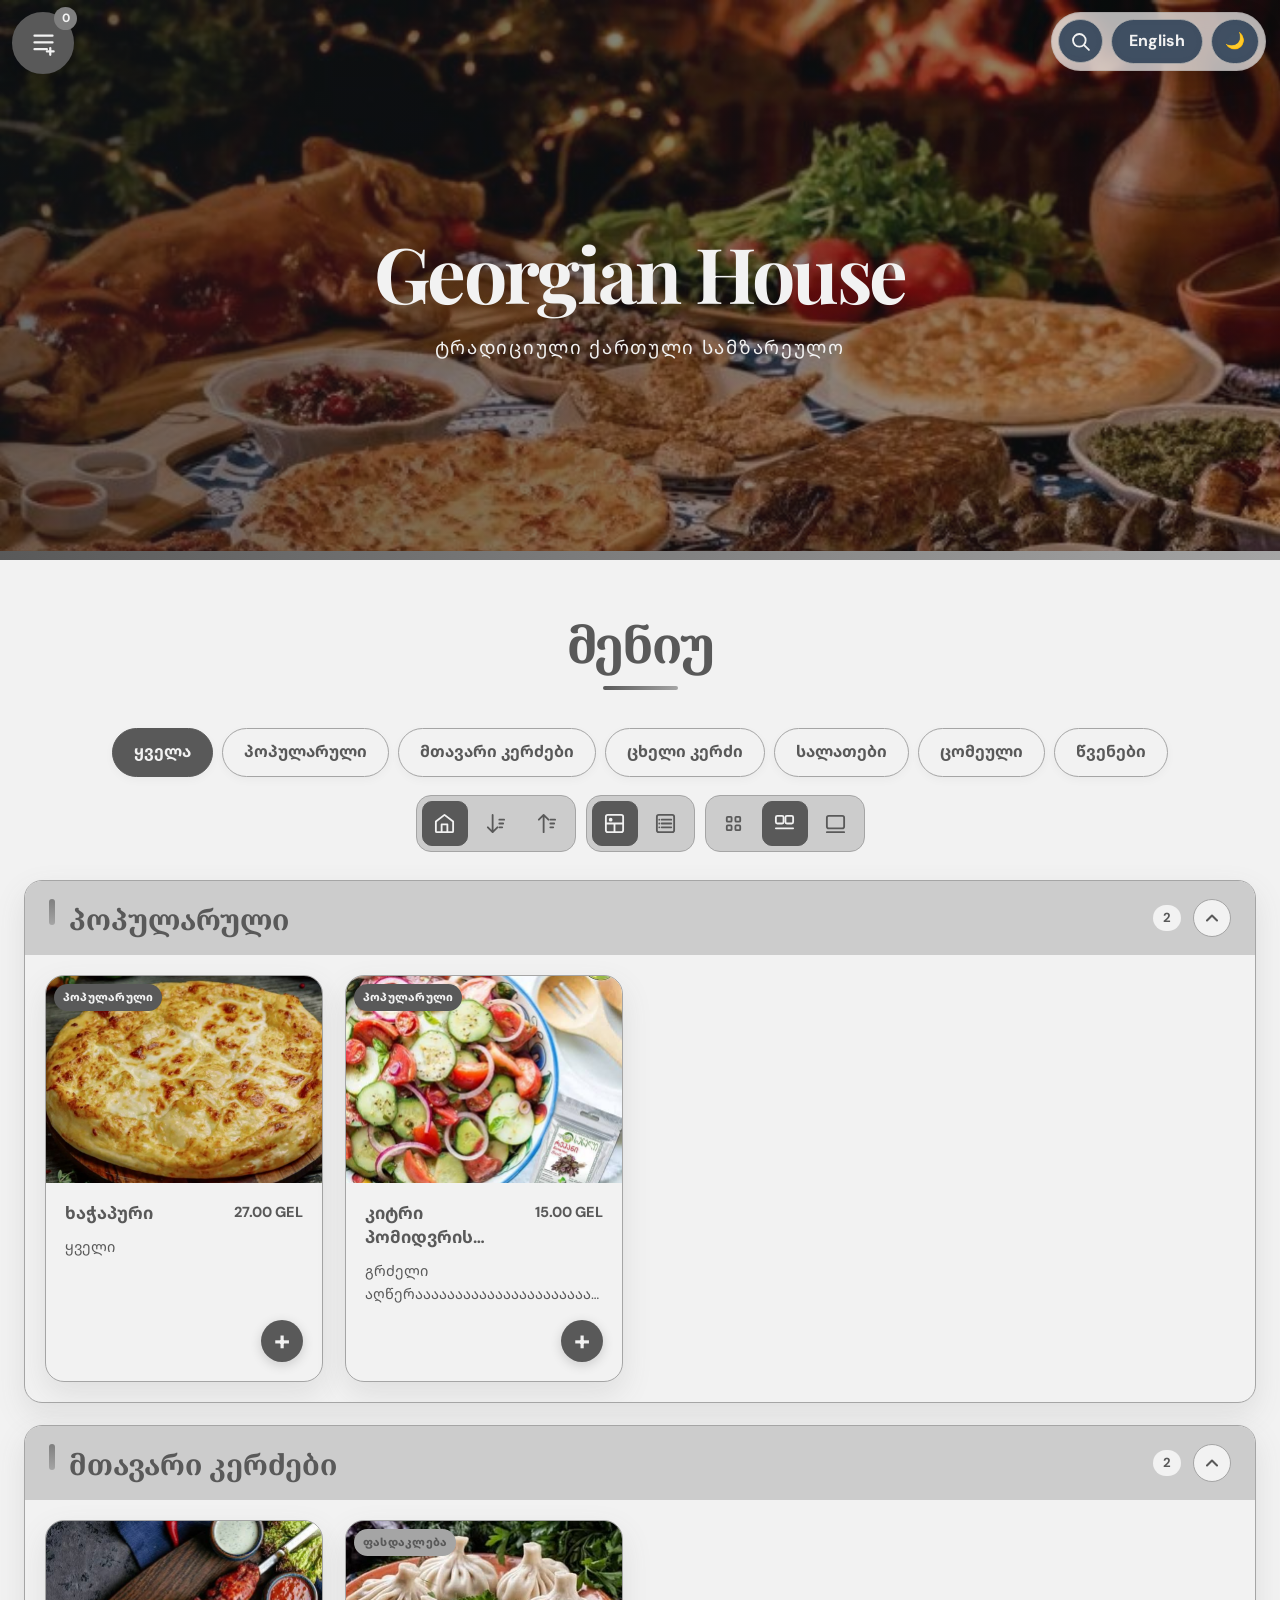
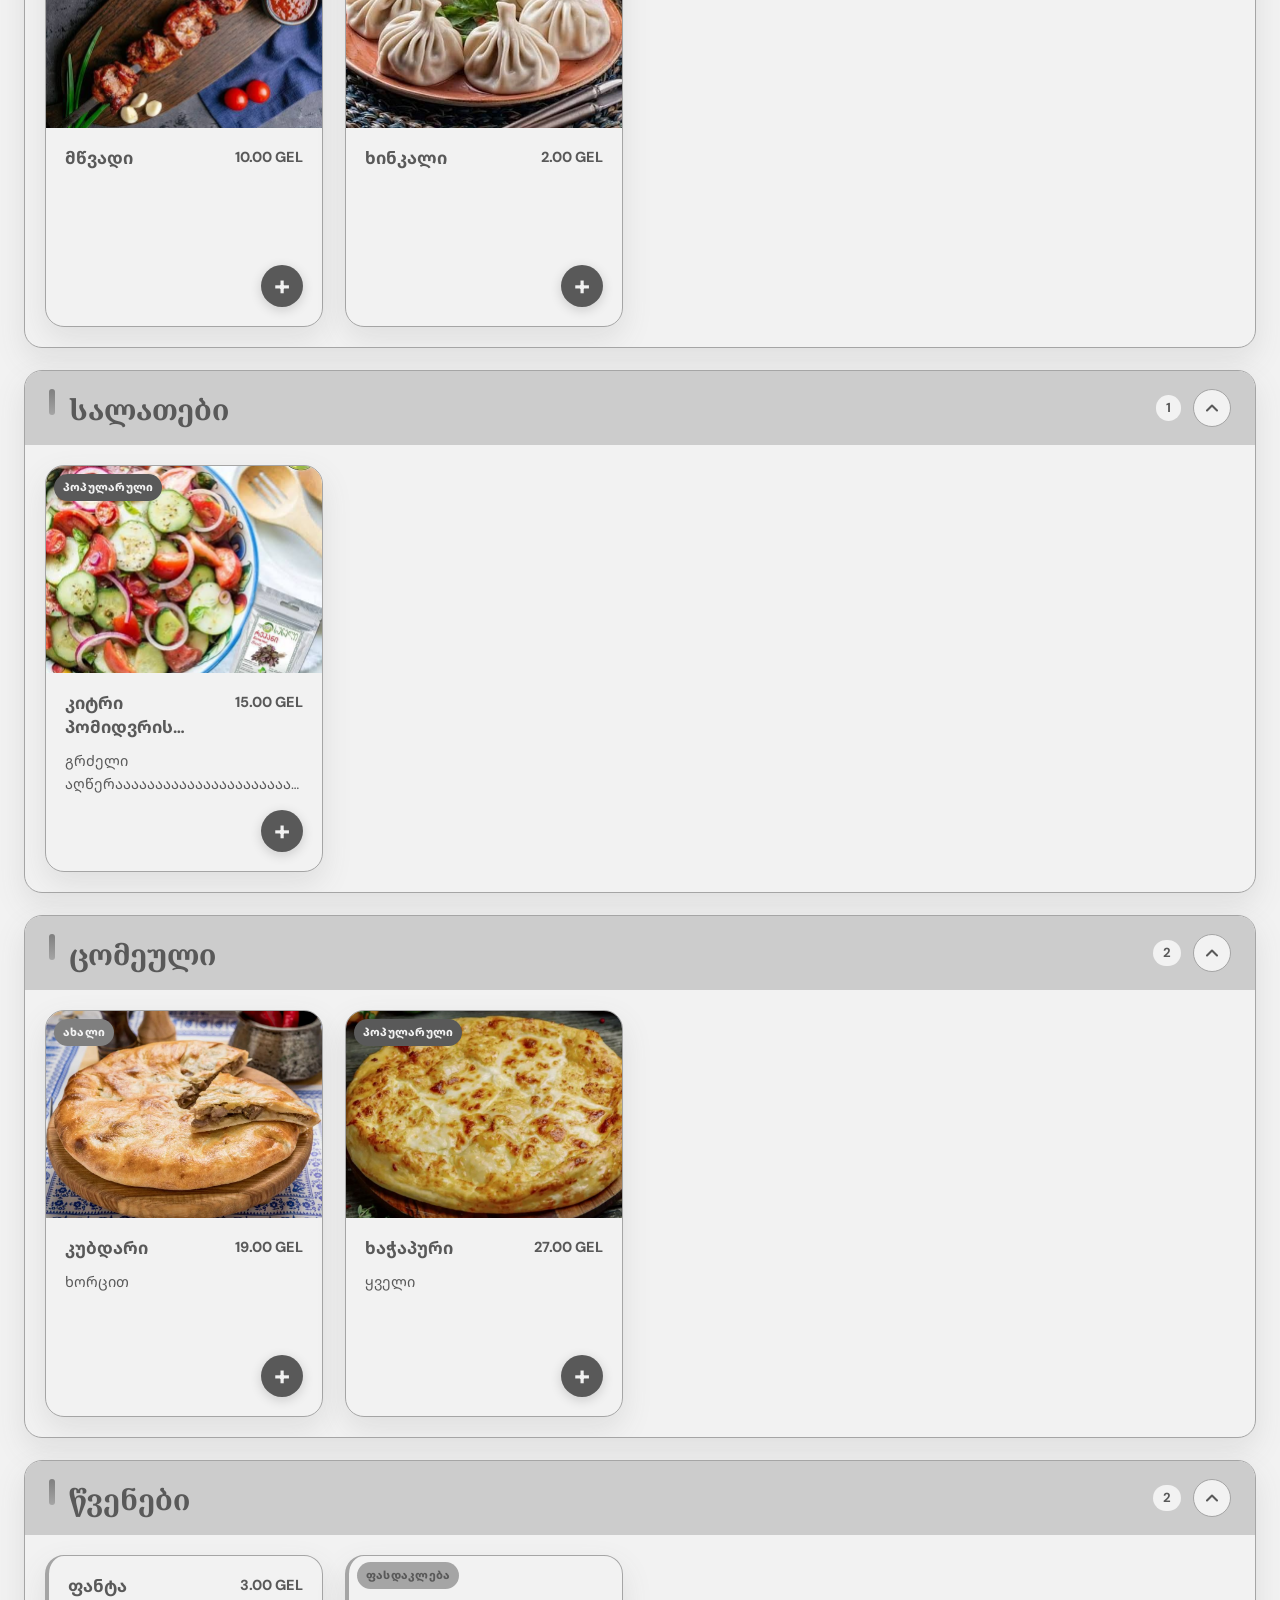
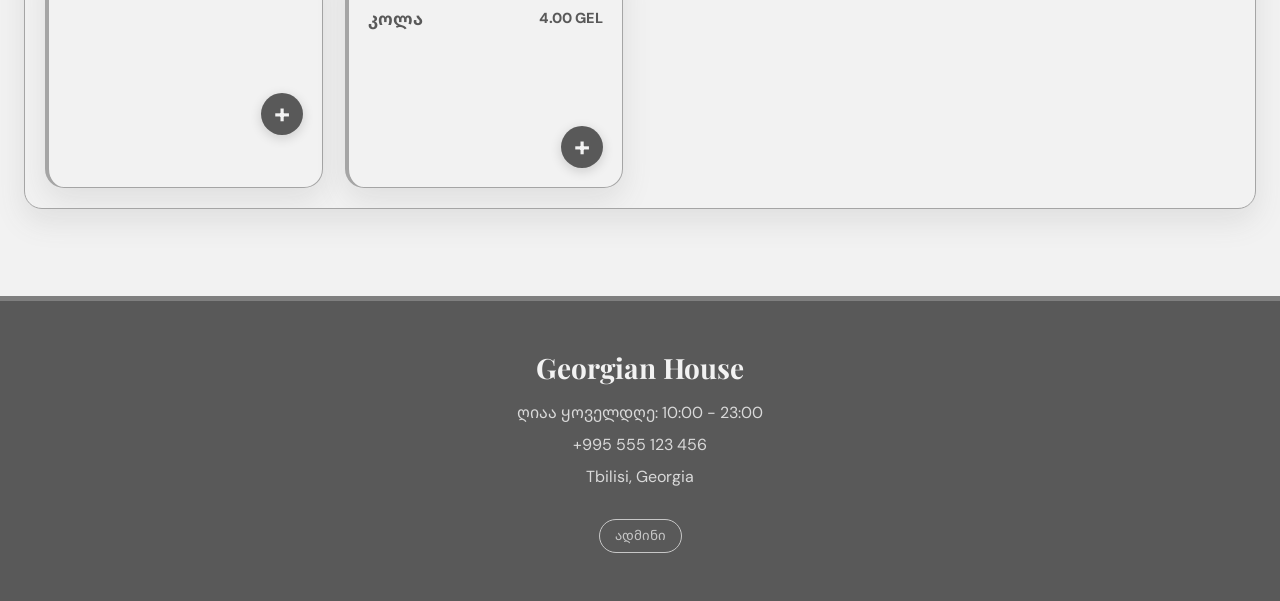
==== index.html @ 89aa6623 "njk" ====
<!DOCTYPE html>
<html lang="ka">
<head>
  <meta charset="UTF-8">
  <meta name="viewport" content="width=device-width, initial-scale=1.0">
  <title>Restaurant Menu</title>
  <link rel="stylesheet" href="style.css?v=20261031-refine-v3">
</head>
<body>
  <header class="hero">
    <div class="top-controls" id="topControls">
      <button type="button" id="searchToggle" class="top-control-button icon-control header-search-toggle" aria-label="Open search" title="Open search" aria-expanded="false" aria-controls="headerSearchPanel">
        <svg viewBox="0 0 24 24" aria-hidden="true"><circle cx="10.8" cy="10.8" r="6.6"/><path d="m16 16 4.8 4.8"/></svg>
      </button>
      <button type="button" id="languageToggle" class="top-control-button language-toggle" aria-label="Switch to English">English</button>
      <button type="button" id="themeToggle" class="top-control-button theme-button" aria-label="Change theme">🌙</button>
    </div>

    <div class="header-search-panel" id="headerSearchPanel" hidden>
      <label class="visually-hidden" for="searchInput" id="searchLabel">Search dishes</label>
      <input type="search" id="searchInput" placeholder="Search dishes..." autocomplete="off" aria-controls="searchSuggestions" aria-expanded="false" aria-autocomplete="list">
      <button type="button" id="closeSearch" class="header-search-submit icon-control" aria-label="Apply search and close" title="Apply search and close">
        <svg viewBox="0 0 24 24" aria-hidden="true"><circle cx="10.8" cy="10.8" r="6.6"/><path d="m16 16 4.8 4.8"/></svg>
      </button>
      <div id="searchSuggestions" class="search-suggestions" role="listbox" aria-label="Matching dishes" hidden></div>
    </div>

    <div class="hero-content">
      <h1>Georgian House</h1>
      <p id="heroSubtitle">ტრადიციული ქართული სამზარეულო</p>
    </div>
  </header>

  <main>
    <section class="menu-header">
      <h2 id="menuHeading">მენიუ</h2>
    </section>

    <div class="menu-toolbar" aria-label="Menu categories and display options">
      <div class="category-filter-row"><nav id="categoryButtons" class="categories" aria-label="Menu categories"></nav></div>
      <div class="display-controls">
        <div class="control-group" role="group" aria-label="Sort menu">
          <button type="button" id="sortDefault" class="sort-button icon-control active" data-sort="default" aria-label="Restaurant order" title="Restaurant order" aria-pressed="true">
            <svg viewBox="0 0 24 24" aria-hidden="true"><path d="m3 10 9-7 9 7v10a1 1 0 0 1-1 1H4a1 1 0 0 1-1-1z"/><path d="M9 21v-8h6v8"/></svg>
          </button>
          <button type="button" id="sortAsc" class="sort-button icon-control" data-sort="priceAsc" aria-label="Price low to high" title="Price low to high" aria-pressed="false">
            <svg viewBox="0 0 24 24" aria-hidden="true"><path d="m4 16 5 5 5-5M9 21V3"/><path d="M16 8h5M16 12h4M16 16h3"/></svg>
          </button>
          <button type="button" id="sortDesc" class="sort-button icon-control" data-sort="priceDesc" aria-label="Price high to low" title="Price high to low" aria-pressed="false">
            <svg viewBox="0 0 24 24" aria-hidden="true"><path d="m4 8 5-5 5 5M9 3v18"/><path d="M16 8h5M16 12h4M16 16h3"/></svg>
          </button>
        </div>
        <div class="control-group" role="group" aria-label="Menu view">
          <button type="button" id="cardViewButton" class="display-button icon-control active" aria-label="Card view" title="Card view" aria-pressed="true">
            <svg viewBox="0 0 24 24" aria-hidden="true"><rect x="3" y="3" width="18" height="18" rx="2"/><path d="M3 12h18M12 12v9"/><circle cx="8" cy="8" r="1"/></svg>
          </button>
          <button type="button" id="listViewButton" class="display-button icon-control" aria-label="List view" title="List view" aria-pressed="false">
            <svg viewBox="0 0 24 24" aria-hidden="true"><rect x="3" y="3" width="18" height="18" rx="2"/><path d="M8 8h10M8 12h10M8 16h10"/><path d="M5.5 8h.01M5.5 12h.01M5.5 16h.01"/></svg>
          </button>
        </div>
        <div class="control-group" role="group" aria-label="Menu item size">
          <button type="button" class="size-button icon-control" data-size="small" id="smallSizeButton" aria-label="Small items" title="Small items" aria-pressed="false">
            <svg viewBox="0 0 24 24" aria-hidden="true"><rect x="5" y="5" width="5" height="5" rx="1"/><rect x="14" y="5" width="5" height="5" rx="1"/><rect x="5" y="14" width="5" height="5" rx="1"/><rect x="14" y="14" width="5" height="5" rx="1"/></svg>
          </button>
          <button type="button" class="size-button icon-control active" data-size="medium" id="mediumSizeButton" aria-label="Medium items" title="Medium items" aria-pressed="true">
            <svg viewBox="0 0 24 24" aria-hidden="true"><rect x="3" y="4" width="8" height="8" rx="1.5"/><rect x="13" y="4" width="8" height="8" rx="1.5"/><path d="M3 17h18"/></svg>
          </button>
          <button type="button" class="size-button icon-control" data-size="large" id="largeSizeButton" aria-label="Large items" title="Large items" aria-pressed="false">
            <svg viewBox="0 0 24 24" aria-hidden="true"><rect x="3" y="4" width="18" height="13" rx="2"/><path d="M3 21h18"/></svg>
          </button>
        </div>
      </div>
    </div>

    <section id="menuContainer" class="menu-sections" aria-live="polite"></section>
  </main>

  <footer>
    <h3>Georgian House</h3>
    <p id="footerHours">Open every day: 10:00 - 23:00</p>
    <p>+995 555 123 456</p>
    <p>Tbilisi, Georgia</p>
    <a href="admin/index.html" class="footer-admin-link" id="adminButton">Admin</a>
  </footer>
  <dialog id="dishDetailDialog" class="dish-detail-dialog" aria-labelledby="dishDetailName">
    <button type="button" class="dish-detail-close" aria-label="Close dish details" title="Close">×</button>
    <div id="dishDetailBody" class="dish-detail-body"></div>
  </dialog>
  <script src="script.js?v=20261031-synced-collapse-v1"></script>
</body>
</html>
---- style.css ----
@import url('https://fonts.googleapis.com/css2?family=DM+Sans:wght@400;500;600;700;800&family=Noto+Sans+Georgian:wght@400;500;600;700;800&family=Noto+Serif+Georgian:wght@500;600;700&family=Playfair+Display:wght@500;600;700&display=swap');

* { box-sizing: border-box; }
html { scroll-behavior: smooth; }
:root {
  color-scheme: light;
  --page-background: #F2F2F2;
  --card-background: #F2F2F2;
  --text-main: #595959;
  --text-secondary: #7F7F7F;
  --border-color: #A5A5A5;
  --soft-background: #CCCCCC;
  --button-main: #595959;
  --button-text: #F2F2F2;
  --footer-background: #595959;
  --footer-text: #F2F2F2;
  --accent: #7F7F7F;
  --accent-2: #7F7F7F;
  --gold: #A5A5A5;
  --field-background: #F2F2F2;
  --shadow: 0 12px 32px rgba(47,65,86,.10);
  --heading-font: 'Playfair Display', 'Noto Serif Georgian', Georgia, serif;
  --body-font: 'DM Sans', 'Noto Sans Georgian', sans-serif;
}
body.dark-mode {
  color-scheme: dark;
  /* Autumn forest palette supplied by the restaurant owner */
  --page-background: #202221;
  --card-background: #303531;
  --text-main: #f5eddf;
  --text-secondary: #d4c6ae;
  --border-color: #4D574E;
  --soft-background: #4D574E;
  --button-main: #B68B4B;
  --button-text: #202221;
  --footer-background: #202221;
  --footer-text: #f5eddf;
  --accent: #956E2F;
  --accent-2: #B68B4B;
  --gold: #B68B4B;
  --field-background: #303531;
  --shadow: 0 15px 38px rgba(0,0,0,.32);
}
body {
  margin: 0;
  min-height: 100vh;
  display: flex;
  flex-direction: column;
  overflow-x: hidden;
  background: var(--page-background);
  color: var(--text-main);
  font-family: var(--body-font);
  line-height: 1.55;
  transition: color .25s, background .25s;
}
button, input, select, textarea { font: inherit; }
button, a, select { -webkit-tap-highlight-color: transparent; }
button { cursor: pointer; }
button:focus-visible, a:focus-visible, input:focus-visible, select:focus-visible { outline: 3px solid var(--accent-2); outline-offset: 3px; }
.hero {
  position: relative;
  isolation: isolate;
  min-height: 370px;
  flex-shrink: 0;
  display: flex;
  justify-content: center;
  align-items: center;
  text-align: center;
  padding: 95px 24px 65px;
  color: #fffaf2;
  background-image: linear-gradient(120deg, rgba(36, 29, 29, .77), rgba(71, 35, 27, .47)), url('images/khachapuri.jpg');
  background-size: cover;
  background-position: center;
}
body.dark-mode .hero { background-image: linear-gradient(120deg, rgba(5, 14, 20, .89), rgba(34, 51, 50, .57)), url('images/khachapuri.jpg'); }
.hero::after {
  content: '';
  position: absolute;
  z-index: -1;
  inset: auto 0 0;
  height: 9px;
  background: linear-gradient(90deg, #9c3b3c, #cf9b55, #2b7765, #9c3b3c);
}
.hero-content { max-width: 780px; }
.hero h1 { margin: 0; font: 700 clamp(2.6rem, 6vw, 4.8rem)/1.14 var(--heading-font); text-shadow: 0 4px 25px rgba(0,0,0,.28); letter-spacing: -.035em; }
.hero p { margin: 16px 0 0; font-size: clamp(.95rem, 2vw, 1.17rem); letter-spacing: .09em; color: #f4e4d5; }
.admin-button {
  position: absolute;
  z-index: 5;
  top: 20px;
  left: 22px;
  padding: 10px 18px;
  text-decoration: none;
  color: #fff6e6;
  background: rgba(77, 42, 37, .48);
  border: 1px solid rgba(255, 242, 223, .55);
  border-radius: 100px;
  font-weight: 700;
  backdrop-filter: blur(12px);
  transition: transform .2s, background .2s;
}
.admin-button:hover { transform: translateY(-2px); background: rgba(117, 54, 49, .85); }
.top-controls { position: absolute; z-index: 5; right: 22px; top: 20px; display: flex; gap: 9px; align-items: center; }
.language-switch { display: flex; gap: 4px; }
.top-control-button {
  min-height: 42px;
  border: 1px solid rgba(255, 244, 229, .45);
  border-radius: 100px;
  padding: 9px 13px;
  color: #fffaf5;
  background: rgba(24, 30, 31, .52);
  font-weight: 700;
  backdrop-filter: blur(12px);
  transition: background .2s, transform .2s;
}
.top-control-button:hover { transform: translateY(-2px); }
.top-control-button.active { background: #fff4e6; color: #6a3935; border-color: #fff4e6; }
.theme-button { min-width: 43px; }
main { flex: 1 0 auto; width: 100%; max-width: 1280px; margin: 0 auto; padding: 52px 24px 65px; }
.menu-header { text-align: center; margin-bottom: 34px; }
.menu-header h2 { margin: 0 0 25px; font: 700 clamp(2.1rem, 4vw, 3.15rem)/1.2 var(--heading-font); letter-spacing: -.025em; }
.menu-header h2::after { content: ''; display: block; width: 75px; height: 4px; margin: 14px auto 0; border-radius: 50px; background: linear-gradient(90deg, var(--button-main), var(--gold), var(--accent-2)); }
.menu-tools { display: flex; flex-wrap: wrap; gap: 12px; justify-content: center; }
#searchInput, #sortSelect {
  min-height: 50px;
  padding: 12px 18px;
  color: var(--text-main);
  border: 1px solid var(--border-color);
  border-radius: 14px;
  background: var(--field-background);
  box-shadow: var(--shadow);
}
#searchInput { width: 100%; max-width: 470px; }
#searchInput::placeholder { color: var(--text-secondary); opacity: .85; }
#sortSelect { min-width: 220px; }
.display-controls { display: flex; flex-wrap: wrap; justify-content: center; gap: 14px; margin-top: 21px; }
.control-group { display: flex; flex-wrap: wrap; gap: 6px; align-items: center; padding: 6px; border: 1px solid var(--border-color); border-radius: 15px; background: var(--soft-background); }
.control-label { padding: 0 8px; color: var(--text-secondary); font-size: .82rem; font-weight: 800; letter-spacing: .03em; }
.display-button, .size-button { border: 1px solid transparent; border-radius: 10px; background: transparent; color: var(--text-main); padding: 8px 14px; font-size: .89rem; font-weight: 700; transition: background .2s, transform .2s; }
.display-button:hover, .size-button:hover { background: var(--card-background); }
.display-button.active, .size-button.active { color: var(--button-text); background: var(--button-main); box-shadow: 0 4px 12px rgba(83, 38, 36, .14); }
.categories { display: flex; justify-content: center; flex-wrap: wrap; gap: 10px; margin-bottom: 42px; }
.category-btn { border: 1px solid var(--border-color); background: var(--card-background); color: var(--text-main); border-radius: 100px; padding: 11px 21px; font-weight: 700; box-shadow: 0 3px 10px rgba(0,0,0,.035); transition: transform .2s, background .2s, border-color .2s; }
.category-btn:hover { transform: translateY(-2px); border-color: var(--gold); }
.category-btn.active { border-color: var(--button-main); color: var(--button-text); background: var(--button-main); }
.menu-category-section { width: 100%; margin-bottom: 49px; }
.menu-category-title { margin: 0 0 24px; padding: 0 0 14px; border-bottom: 1px solid var(--border-color); font: 700 clamp(1.5rem, 3vw, 2.15rem)/1.3 var(--heading-font); overflow-wrap: anywhere; }
.menu-category-title::before { content: ''; display: inline-block; width: 9px; height: 26px; margin-right: 12px; border-radius: 10px; vertical-align: -.12em; background: linear-gradient(var(--accent), var(--gold)); }
.menu-grid { --card-width: 278px; display: grid; grid-template-columns: repeat(auto-fill, minmax(min(100%, var(--card-width)), var(--card-width))); gap: 22px; justify-content: start; width: 100%; }
.food-card { min-width: 0; width: 100%; display: flex; flex-direction: column; overflow: hidden; border: 1px solid var(--border-color); border-radius: 19px; background: var(--card-background); box-shadow: var(--shadow); transition: transform .2s, box-shadow .2s; }
.food-card:hover { transform: translateY(-4px); box-shadow: 0 18px 36px rgba(57, 30, 28, .15); }
body.dark-mode .food-card:hover { box-shadow: 0 18px 38px rgba(0, 0, 0, .38); }
.food-card img { display: block; width: 100%; aspect-ratio: 4 / 3; object-fit: cover; background: var(--soft-background); }
.food-info { min-width: 0; flex: 1; display: flex; flex-direction: column; padding: 19px; }
.food-title { min-width: 0; display: flex; justify-content: space-between; align-items: flex-start; gap: 10px; }
.food-title h3 { margin: 0; min-width: 0; overflow-wrap: anywhere; font: 700 1.07rem/1.4 var(--body-font); }
.price { white-space: nowrap; font-size: .91rem; font-weight: 800; color: var(--accent-2); }
.food-info p { margin: 10px 0 0; color: var(--text-secondary); font-size: .91rem; line-height: 1.6; overflow-wrap: anywhere; }
.food-card.no-image { min-height: 0; border-left: 4px solid var(--accent); }
.food-card.no-image .food-info { width: 100%; }
body.menu-size-small .menu-grid { --card-width: 205px; gap: 14px; }
body.menu-size-small .food-info { padding: 13px; }
body.menu-size-small .food-title { flex-wrap: wrap; }
body.menu-size-small .food-title h3 { font-size: .9rem; }
body.menu-size-small .food-info p { font-size: .8rem; }
body.menu-size-small .price { font-size: .84rem; }
body.menu-size-medium .menu-grid { --card-width: 278px; }
body.menu-size-large .menu-grid { --card-width: 345px; gap: 27px; }
body.menu-size-large .food-info { padding: 24px; }
body.menu-size-large .food-title h3 { font-size: 1.36rem; }
body.menu-size-large .food-info p { font-size: 1.02rem; }
body.list-view .menu-grid { display: block; }
body.list-view .food-card { display: block; width: 100%; border: 0; border-bottom: 1px solid var(--border-color); border-radius: 0; box-shadow: none; background: transparent; transform: none; }
body.list-view .food-card img { display: none; }
body.list-view .food-card.no-image { border-left: 0; }
body.list-view .food-info { padding: 15px 8px; }
body.list-view .food-title { align-items: baseline; }
body.list-view .food-info p { margin: 4px 0 0; }
body.list-view.menu-size-small .food-info { padding: 8px 4px; }
body.list-view.menu-size-small .food-title h3 { font-size: .91rem; }
body.list-view.menu-size-small .food-info p { font-size: .79rem; }
body.list-view.menu-size-large .food-info { padding: 23px 8px; }
body.list-view.menu-size-large .food-title h3 { font-size: 1.35rem; }
footer { flex-shrink: 0; width: 100%; margin-top: auto; padding: 48px 20px; text-align: center; color: var(--footer-text); background: var(--footer-background); border-top: 5px solid var(--gold); }
footer h3 { margin: 0 0 15px; font: 700 1.75rem var(--heading-font); }
footer p { margin: 7px 0; color: var(--footer-text); opacity: .84; }
@media (max-width: 900px) { main { padding: 38px 18px 55px; } }
@media (max-width: 600px) {
  .hero { min-height: 300px; padding: 104px 15px 57px; }
  .hero h1 { font-size: clamp(2.15rem, 8vw, 3.1rem); }
  .hero p { font-size: .9rem; letter-spacing: .035em; }
  .admin-button { top: 13px; left: 12px; padding: 9px 12px; font-size: .77rem; }
  .top-controls { top: 13px; right: 10px; gap: 5px; }
  .top-control-button { min-height: 36px; padding: 7px 9px; font-size: .75rem; }
  main { padding: 35px 12px 48px; }
  #searchInput, #sortSelect { max-width: none; width: 100%; }
  .display-controls { flex-direction: column; align-items: center; }
  .control-group { justify-content: center; max-width: 100%; }
  .categories { gap: 7px; margin-bottom: 30px; }
  .category-btn { padding: 9px 13px; font-size: .83rem; }
  body.menu-size-small .menu-grid { grid-template-columns: repeat(2, minmax(0, 1fr)); gap: 10px; }
  body.menu-size-medium .menu-grid, body.menu-size-large .menu-grid { grid-template-columns: minmax(0, 1fr); }
  body.menu-size-small .food-title { flex-direction: column; gap: 3px; }
  body.menu-size-small .price { white-space: normal; }
  body.list-view .food-title { flex-direction: row; }
  footer { padding: 35px 15px; }
}
@media (max-width: 360px) {
  .hero { padding-top: 125px; }
  .language-switch { flex-direction: column; }
  body.menu-size-small .menu-grid { grid-template-columns: minmax(0, 1fr); }
  .menu-category-title { font-size: 1.4rem; }
}
@media (prefers-reduced-motion: reduce) { *, *::before, *::after { transition-duration: .01ms !important; scroll-behavior: auto !important; } }

/* =============================================
   COMPACT ICON CONTROLS / EXPANDABLE CATEGORIES
   Adds styling without modifying existing cards.
============================================= */
.icon-control { display: inline-grid; place-items: center; width: 45px; height: 44px; padding: 9px; flex: 0 0 auto; }
.icon-control svg { width: 23px; height: 23px; stroke: currentColor; fill: none; stroke-width: 1.9; stroke-linecap: round; stroke-linejoin: round; pointer-events: none; }
.header-search-toggle { background: rgba(24,30,31,.62); }
.header-search-panel { position: absolute; top: 77px; right: 22px; z-index: 12; display: flex; gap: 7px; align-items: center; padding: 9px; width: min(430px, calc(100% - 24px)); border: 1px solid rgba(255,244,229,.45); border-radius: 16px; background: var(--card-background); box-shadow: 0 14px 35px rgba(0,0,0,.25); }
.header-search-panel[hidden] { display: none !important; }
.header-search-panel #searchInput { min-width: 0; width: 100%; max-width: none; flex: 1; min-height: 44px; padding: 10px 12px; box-shadow: none; }
.header-search-close { min-width: 42px; min-height: 42px; border: 0; border-radius: 12px; background: var(--soft-background); color: var(--text-main); font-size: 1.65rem; line-height: 1; }
.visually-hidden { position: absolute!important; width: 1px; height: 1px; padding: 0; margin: -1px; overflow: hidden; clip: rect(0,0,0,0); white-space: nowrap; border: 0; }
.display-controls { align-items: center; }
.display-controls .control-group { justify-content: center; gap: 5px; padding: 5px; }
.display-controls .display-button, .display-controls .size-button, .display-controls .sort-button { display: inline-grid; place-items: center; width: 46px; height: 45px; padding: 9px; border: 1px solid transparent; border-radius: 10px; background: transparent; color: var(--text-main); box-shadow: none; transition: background .2s, color .2s; }
.display-controls .display-button.active, .display-controls .size-button.active, .display-controls .sort-button.active { background: var(--button-main); color: var(--button-text); }
.display-controls .display-button:hover:not(.active), .display-controls .size-button:hover:not(.active), .display-controls .sort-button:hover:not(.active) { background: var(--card-background); }
.category-dropdown { margin-bottom: 34px; padding: 0; border: 1px solid var(--border-color); border-radius: 18px; background: var(--card-background); box-shadow: var(--shadow); overflow: hidden; }
.category-dropdown summary { display: flex; justify-content: space-between; align-items: center; padding: 14px 22px; cursor: pointer; font-family: var(--body-font); font-weight: 800; font-size: 1.02rem; color: var(--text-main); list-style: none; background: var(--soft-background); }
.category-dropdown summary::-webkit-details-marker { display: none; }
.category-dropdown summary::marker { content: ''; }
.category-chevron { display: inline-block; transition: transform .2s ease; font-size: 1.5rem; line-height: 1; }
.category-dropdown[open] .category-chevron { transform: rotate(180deg); }
.category-dropdown .categories { justify-content: flex-start; margin: 0; padding: 18px 20px 20px; }
@media (max-width: 600px) {
  .top-controls .header-search-toggle { min-height: 36px; width: 37px; height: 36px; padding: 7px; }
  .top-controls .header-search-toggle svg { width: 20px; height: 20px; }
  .header-search-panel { top: 61px; right: 12px; }
  .display-controls { flex-direction: row; gap: 8px; }
  .display-controls .control-group { max-width: 100%; }
  .display-controls .display-button, .display-controls .size-button, .display-controls .sort-button { width: 40px; height: 42px; padding: 8px; }
  .category-dropdown summary { padding: 12px 16px; }
  .category-dropdown .categories { padding: 13px; }
}

/* ===== Refined header & individual category accordions ===== */
.hero .top-controls { left: auto; right: 22px; display: flex; align-items: center; }
.hero.search-open .top-controls { display: none; }
.language-toggle { min-width: 92px; }
.header-search-panel {
  position: absolute; top: 16px; left: 22px; right: 22px;
  width: auto; max-width: none; padding: 7px; gap: 8px; border-radius: 100px;
  align-items: center; z-index: 25; background: var(--card-background);
}
.header-search-panel[hidden] { display: none !important; }
.header-search-panel #searchInput {
  border: 0; outline: none; width: 100%; min-width: 0; flex: 1;
  margin: 0; border-radius: 100px; background: transparent; box-shadow: none;
  font-size: clamp(.95rem, 2vw, 1.05rem);
}
.header-search-panel #searchInput:focus-visible { outline: none; }
.header-search-panel:focus-within { outline: 3px solid var(--accent-2); outline-offset: 2px; }
.header-search-submit {
  flex: 0 0 46px; min-width: 46px; height: 46px;
  display: grid; place-items: center; border: 0; border-radius: 50%;
  background: var(--button-main); color: var(--button-text);
}
.header-search-submit:hover { filter: brightness(1.1); }
.header-search-submit svg { width: 22px; height: 22px; stroke: currentColor; fill: none; stroke-width: 2; stroke-linecap: round; }
.categories { margin: 0 0 32px; justify-content: center; }
.menu-category-section {
  overflow: hidden; border: 1px solid var(--border-color); border-radius: 18px;
  margin: 0 0 22px; background: var(--card-background); box-shadow: var(--shadow);
}
.menu-category-section > summary {
  display: flex; align-items: center; gap: 12px; cursor: pointer;
  list-style: none; background: var(--soft-background);
  padding: 18px 24px; margin: 0; border: 0;
  font: 700 clamp(1.24rem, 2.6vw, 1.8rem)/1.3 var(--heading-font);
  overflow-wrap: anywhere;
}
.menu-category-section > summary::-webkit-details-marker { display: none; }
.menu-category-section > summary::marker { content: ''; }
.menu-category-section > summary::before {
  content: ''; align-self: stretch; width: 6px; flex: 0 0 6px; margin-right: 2px;
  border-radius: 8px; background: linear-gradient(var(--accent), var(--gold));
}
.menu-category-section > summary:hover { filter: brightness(.98); }
.menu-category-section .category-item-count {
  margin-left: auto; padding: 4px 10px; border-radius: 100px;
  font: 700 .82rem/1.4 var(--body-font);
  background: var(--card-background); color: var(--text-secondary);
}
.menu-category-section .section-chevron {
  flex: 0 0 auto; font: 700 1.65rem/1 var(--body-font);
  transition: transform .2s ease; color: var(--text-secondary);
}
.menu-category-section[open] .section-chevron { transform: rotate(180deg); }
.menu-category-section > .menu-grid { padding: 20px; }
.footer-admin-link {
  display: inline-block; margin-top: 22px; padding: 6px 15px;
  color: var(--footer-text); opacity: .72; font-size: .83rem;
  border: 1px solid currentColor; border-radius: 100px; text-decoration: none;
}
.footer-admin-link:hover { opacity: 1; }
@media (max-width: 600px) {
  .hero .top-controls { top: 12px; right: 12px; }
  .header-search-panel { top: 11px; left: 12px; right: 12px; padding: 5px; }
  .header-search-panel #searchInput { min-height: 40px; padding: 8px 11px; }
  .header-search-submit { flex-basis: 40px; min-width: 40px; height: 40px; }
  .menu-category-section > summary { padding: 14px 13px; gap: 8px; }
  .menu-category-section > .menu-grid { padding: 12px; }
  .language-toggle { min-width: 82px; }
}

/* ================================================
   RESPONSIVE TOOLBAR + TRUE 3 / 2 / 1 MOBILE CARDS
   Overrides earlier mobile rules without changing
   the desktop restaurant design or dark-mode colors.
================================================ */
.menu-toolbar {
  display: flex;
  align-items: center;
  justify-content: space-between;
  gap: 12px;
  min-width: 0;
  margin: 0 0 30px;
}
.menu-toolbar .categories {
  flex: 1 1 auto;
  min-width: 0;
  margin: 0;
  justify-content: flex-start;
  flex-wrap: nowrap;
  overflow-x: auto;
  scrollbar-width: thin;
  scroll-snap-type: x proximity;
  padding: 5px 2px 7px;
}
.menu-toolbar .category-btn { white-space: nowrap; flex-shrink: 0; scroll-snap-align: start; }
.menu-toolbar .display-controls {
  flex: 0 0 auto;
  display: flex;
  flex-direction: row;
  flex-wrap: nowrap;
  align-items: center;
  gap: 6px;
  margin: 0;
}
.menu-toolbar .control-group { flex: 0 0 auto; flex-wrap: nowrap; }
.menu-grid { min-width: 0; }
.food-card { min-width: 0; }
.food-card img { display: block; width: 100%; height: auto; aspect-ratio: 4 / 3; object-fit: cover; }
.food-title, .food-info { min-width: 0; }
.food-title h3 { overflow-wrap: anywhere; }
.menu-category-section > .menu-grid { min-width: 0; }
@media (max-width: 900px) {
  .menu-toolbar { gap: 8px; }
  .menu-toolbar .display-controls { gap: 3px; }
  .menu-toolbar .control-group { gap: 1px; padding: 3px; }
  .menu-toolbar .icon-control { width: 32px; height: 34px; min-height: 34px; padding: 5px; }
  .menu-toolbar .icon-control svg { width: 19px; height: 19px; }
  .menu-toolbar .category-btn { padding: 8px 10px; font-size: .76rem; }
}
@media (max-width: 600px) {
  main { padding-left: 8px; padding-right: 8px; }
  .menu-header { margin-bottom: 12px; }
  .menu-toolbar { width: 100%; gap: 4px; margin-bottom: 18px; }
  .menu-toolbar .categories { gap: 4px; }
  .menu-toolbar .category-btn { padding: 7px 8px; font-size: .72rem; }
  .menu-toolbar .display-controls { flex-direction: row; gap: 2px; }
  .menu-toolbar .control-group { padding: 2px; gap: 0; border-radius: 12px; }
  .menu-toolbar .display-button,
  .menu-toolbar .size-button,
  .menu-toolbar .sort-button { width: 27px; min-width: 27px; height: 32px; min-height: 32px; padding: 4px; border-radius: 7px; }
  .menu-toolbar .icon-control svg { width: 17px; height: 17px; }
  .menu-category-section > .menu-grid { padding: 8px; }
  body:not(.list-view).menu-size-small .menu-category-section > .menu-grid,
  body:not(.list-view).menu-size-small .menu-grid { display: grid; grid-template-columns: repeat(3, minmax(0, 1fr)); gap: 5px; }
  body:not(.list-view).menu-size-medium .menu-category-section > .menu-grid,
  body:not(.list-view).menu-size-medium .menu-grid { display: grid; grid-template-columns: repeat(2, minmax(0, 1fr)); gap: 9px; }
  body:not(.list-view).menu-size-large .menu-category-section > .menu-grid,
  body:not(.list-view).menu-size-large .menu-grid { display: grid; grid-template-columns: minmax(0, 1fr); gap: 14px; }
  body:not(.list-view).menu-size-small .food-info { padding: 6px 5px; }
  body:not(.list-view).menu-size-small .food-title { flex-direction: column; gap: 3px; }
  body:not(.list-view).menu-size-small .food-title h3 { font-size: .72rem; line-height: 1.3; }
  body:not(.list-view).menu-size-small .price { font-size: .68rem; white-space: normal; }
  body:not(.list-view).menu-size-small .food-info p { font-size: .64rem; line-height: 1.3; }
  body:not(.list-view).menu-size-small .food-card img { aspect-ratio: 1 / 1; }
  body:not(.list-view).menu-size-medium .food-card img { aspect-ratio: 4 / 3; }
  body:not(.list-view).menu-size-large .food-card img { aspect-ratio: 4 / 3; }
  body:not(.list-view).menu-size-medium .food-info { padding: 11px; }
  body:not(.list-view).menu-size-medium .food-title { flex-direction: column; gap: 4px; }
  body:not(.list-view).menu-size-medium .food-title h3 { font-size: .95rem; }
  body:not(.list-view).menu-size-medium .price { font-size: .85rem; }
  /* List mode remains a full-width text-only menu, regardless of size. */
  body.list-view .menu-category-section > .menu-grid { display: block; }
}
@media (max-width: 360px) {
  body:not(.list-view).menu-size-small .menu-category-section > .menu-grid { grid-template-columns: repeat(3, minmax(0, 1fr)); }
  .menu-toolbar .category-btn { padding-inline: 6px; }
  .menu-toolbar .display-button, .menu-toolbar .size-button, .menu-toolbar .sort-button { width: 25px; min-width: 25px; }
}


/* ========================================================
   LAYOUT UPDATE — ALL CATEGORY BUTTONS + SINGLE ICON ROW
   Keep the existing card and dark-mode design unchanged.
======================================================== */
.menu-toolbar {
  display: flex;
  flex-direction: column;
  align-items: stretch;
  justify-content: center;
  gap: 14px;
  margin-bottom: 28px;
}
.menu-toolbar .category-filter-row { width: 100%; min-width: 0; }
.menu-toolbar .categories {
  display: flex;
  flex: none;
  flex-wrap: wrap;
  justify-content: center;
  align-items: center;
  gap: 9px;
  width: 100%;
  max-width: 100%;
  overflow: visible;
  padding: 4px;
  margin: 0;
  scrollbar-width: auto;
  scroll-snap-type: none;
}
.menu-toolbar .category-btn { white-space: normal; overflow-wrap: anywhere; text-align: center; }
.menu-toolbar .display-controls {
  display: flex;
  justify-content: center;
  align-items: center;
  flex-wrap: nowrap;
  gap: 10px;
  width: 100%;
  margin: 0;
}
.menu-toolbar .control-group { display: flex; flex: 0 0 auto; flex-wrap: nowrap; gap: 5px; }
/* The category expand icon uses drawn lines, not a font glyph. */
.menu-category-section > summary { min-height: 72px; }
.menu-category-section .category-item-count { margin-left: auto; }
.menu-category-section .section-chevron {
  display: inline-grid;
  place-items: center;
  flex: 0 0 38px;
  width: 38px;
  height: 38px;
  padding: 0;
  margin: 0;
  border: 1px solid var(--border-color);
  border-radius: 50%;
  background: var(--card-background);
  color: transparent;
  font-size: 0;
  line-height: 0;
  transform: none !important;
  transition: background-color .2s ease, border-color .2s ease;
}
.menu-category-section .section-chevron::before {
  content: '';
  display: block;
  width: 10px;
  height: 10px;
  border-right: 2px solid var(--text-main);
  border-bottom: 2px solid var(--text-main);
  transform: translateY(-2px) rotate(45deg);
  transition: transform .2s ease;
}
.menu-category-section[open] .section-chevron::before {
  transform: translateY(3px) rotate(225deg);
}
.menu-category-section > summary:hover .section-chevron { background: var(--page-background); }
@media (max-width: 600px) {
  .menu-toolbar { gap: 11px; margin-bottom: 20px; }
  .menu-toolbar .categories { gap: 6px; padding: 2px; }
  .menu-toolbar .category-btn { font-size: .82rem; padding: 8px 11px; }
  .menu-toolbar .display-controls { flex-direction: row; flex-wrap: nowrap; gap: 4px; }
  .menu-toolbar .control-group { gap: 2px; padding: 3px; border-radius: 12px; }
  .menu-toolbar .display-button,
  .menu-toolbar .size-button,
  .menu-toolbar .sort-button {
    width: 34px; min-width: 34px; height: 38px; min-height: 38px;
    padding: 6px; border-radius: 9px;
  }
  .menu-toolbar .icon-control svg { width: 19px; height: 19px; }
  .menu-category-section > summary { min-height: 64px; padding: 12px 13px; }
  .menu-category-section .section-chevron { flex-basis: 34px; width: 34px; height: 34px; }
}
@media (max-width: 370px) {
  .menu-toolbar .display-controls { gap: 2px; }
  .menu-toolbar .control-group { gap: 1px; padding: 2px; }
  .menu-toolbar .display-button,
  .menu-toolbar .size-button,
  .menu-toolbar .sort-button { width: 31px; min-width: 31px; height: 35px; min-height: 35px; padding: 5px; }
  .menu-toolbar .icon-control svg { width: 18px; height: 18px; }
}


/* ===== Search suggestions below the expanded header search ===== */
.header-search-panel { overflow: visible; }
.search-suggestions {
  position: absolute;
  top: calc(100% + 10px);
  left: 0;
  right: 0;
  z-index: 50;
  overflow-y: auto;
  max-height: min(420px, 55vh);
  padding: 7px;
  border: 1px solid var(--border-color);
  border-radius: 20px;
  background: var(--card-background);
  color: var(--text-main);
  box-shadow: 0 18px 48px rgba(20, 15, 12, .26);
  scrollbar-width: thin;
}
.search-suggestions[hidden] { display: none !important; }
.search-suggestion-item {
  display: flex;
  align-items: center;
  gap: 12px;
  width: 100%;
  min-width: 0;
  padding: 10px 12px;
  border: none;
  border-radius: 12px;
  background: transparent;
  color: inherit;
  text-align: left;
  cursor: pointer;
}
.search-suggestion-item:hover,
.search-suggestion-item:focus-visible { background: var(--soft-background); }
.search-suggestion-item img {
  width: 56px;
  height: 50px;
  flex: 0 0 56px;
  border-radius: 9px;
  object-fit: cover;
}
.search-suggestion-detail { display: flex; flex: 1; min-width: 0; flex-direction: column; gap: 2px; }
.search-suggestion-detail strong { font-size: .98rem; line-height: 1.35; overflow-wrap: anywhere; }
.search-suggestion-detail small { color: var(--text-secondary); font-size: .79rem; overflow-wrap: anywhere; }
.search-suggestion-price { flex: 0 0 auto; white-space: nowrap; color: var(--accent-2); font-weight: 800; font-size: .9rem; }
.search-suggestion-empty { padding: 15px; color: var(--text-secondary); text-align: center; }
@keyframes search-result-pulse {
  0%, 100% { outline-color: transparent; }
  25%, 75% { outline-color: var(--accent-2); }
}
.food-card.search-result-highlight { outline: 3px solid transparent; outline-offset: 3px; animation: search-result-pulse 1.8s ease; }
@media (max-width: 600px) {
  .search-suggestions { top: calc(100% + 7px); padding: 4px; border-radius: 15px; max-height: 50vh; }
  .search-suggestion-item { gap: 8px; padding: 9px; }
  .search-suggestion-item img { width: 44px; height: 44px; flex-basis: 44px; }
  .search-suggestion-price { font-size: .78rem; }
  .search-suggestion-detail strong { font-size: .88rem; }
}
@media (prefers-reduced-motion: reduce) {
  .food-card.search-result-highlight { animation: none; outline-color: var(--accent-2); }
}


/* ===== COMPACT SEARCH RESULTS: five cards per desktop row ===== */
#headerSearchPanel #searchSuggestions.search-suggestions {
  display: grid;
  grid-template-columns: repeat(5, minmax(0, 1fr));
  align-items: stretch;
  gap: 8px;
  max-height: min(440px, 58vh);
  overflow-x: hidden;
  overflow-y: auto;
  padding: 10px;
  text-align: left;
}
#headerSearchPanel #searchSuggestions[hidden] { display: none !important; }
#searchSuggestions > .search-suggestion-item {
  display: flex;
  flex-direction: column;
  align-items: stretch;
  justify-content: flex-start;
  min-width: 0;
  width: 100%;
  margin: 0;
  padding: 8px;
  gap: 6px;
  border: 1px solid var(--border-color);
  border-radius: 12px;
  background: var(--card-background);
  color: var(--text-main);
  text-align: left;
  box-shadow: none;
}
#searchSuggestions > .search-suggestion-item:hover,
#searchSuggestions > .search-suggestion-item:focus-visible {
  background: var(--soft-background);
  border-color: var(--accent);
}
#searchSuggestions > .search-suggestion-item > img {
  display: block;
  box-sizing: border-box;
  width: 100%;
  max-width: 100%;
  height: 66px;
  min-height: 66px;
  max-height: 66px;
  flex: 0 0 66px;
  object-fit: cover;
  aspect-ratio: auto;
  border-radius: 8px;
  margin: 0;
}
#searchSuggestions > .search-suggestion-item > .search-suggestion-detail {
  display: flex;
  flex: 0 1 auto;
  flex-direction: column;
  min-width: 0;
  width: 100%;
  gap: 2px;
}
#searchSuggestions .search-suggestion-detail strong {
  display: -webkit-box;
  -webkit-box-orient: vertical;
  line-clamp: 2;
  -webkit-line-clamp: 2;
  overflow: hidden;
  font-size: .82rem;
  line-height: 1.25;
}
#searchSuggestions .search-suggestion-detail small {
  overflow: hidden;
  text-overflow: ellipsis;
  white-space: nowrap;
  font-size: .7rem;
}
#searchSuggestions > .search-suggestion-item > .search-suggestion-price {
  margin-top: auto;
  font-size: .77rem;
  line-height: 1.3;
  white-space: normal;
}
#searchSuggestions > .search-suggestion-empty { grid-column: 1 / -1; }
@media (max-width: 850px) {
  #headerSearchPanel #searchSuggestions.search-suggestions { grid-template-columns: repeat(3, minmax(0, 1fr)); }
}
@media (max-width: 500px) {
  #headerSearchPanel #searchSuggestions.search-suggestions { grid-template-columns: repeat(2, minmax(0, 1fr)); gap: 6px; padding: 7px; }
  #searchSuggestions > .search-suggestion-item { padding: 6px; }
  #searchSuggestions > .search-suggestion-item > img { height: 56px; min-height: 56px; max-height: 56px; flex-basis: 56px; }
  #searchSuggestions .search-suggestion-detail strong { font-size: .76rem; }
  #searchSuggestions > .search-suggestion-item > .search-suggestion-price { font-size: .72rem; }
}

/* Dish details: cards keep original sizes; the modal scrolls independently. */
.food-card.dish-clickable { cursor: pointer; }
.food-card.dish-clickable:focus-visible { outline: 3px solid var(--accent-2, #bd8f54); outline-offset: 3px; }
.dish-image-frame { position: relative; min-width: 0; }
.dish-image-frame > img { display: block; width: 100%; }
.dish-tag, .dish-detail-tag { display: inline-block; font-family: inherit; font-weight: 800; font-size: .69rem; letter-spacing: .02em; border-radius: 100px; padding: 5px 9px; background: #7d263f; color: white; }
.dish-image-frame .dish-tag { position: absolute; top: 8px; left: 8px; z-index: 2; }
.food-card > .dish-tag { margin: 6px 8px 0; align-self: flex-start; }
.dish-tag-new { background: #197c69; }
.dish-tag-sale { background: #c25128; }
body.list-view .dish-tag { margin: 0 9px 0 0; font-size: .62rem; padding: 4px 7px; }
body.list-view .food-info > p { display: none !important; }
.dish-detail-dialog { padding: 0; border: 0; border-radius: 18px; background: var(--card-background, #fffaf4); color: var(--text-main, #24211e); max-width: min(94vw, 650px); width: 100%; max-height: min(88dvh, 850px); overflow-y: auto; box-shadow: 0 24px 80px rgba(0,0,0,.32); position: fixed; }
.dish-detail-dialog::backdrop { background: rgba(12, 18, 20, .76); backdrop-filter: blur(3px); }
.dish-detail-close { position: sticky; top: 12px; float: right; margin: 12px 12px -58px 0; z-index: 5; width: 42px; height: 42px; border: 0; border-radius: 50%; background: rgba(25,25,25,.8); color: #fff; font-size: 30px; line-height: 1; cursor: pointer; }
.dish-detail-photo { display: block; width: 100%; max-height: 58dvh; object-fit: contain; background: #171717; }
.dish-detail-content { padding: 22px 25px 30px; }
.dish-detail-content h2 { margin: 12px 0 8px; line-height: 1.3; overflow-wrap: anywhere; }
.dish-detail-price { display: block; margin: 0 0 14px; font-size: 1.25rem; color: var(--accent-2, #a87535); }
.dish-detail-description { font-size: 1rem; line-height: 1.75; white-space: pre-wrap; overflow-wrap: anywhere; }
.dish-detail-add { background: var(--button-main, #722e42); color: var(--button-text, white); border: 0; padding: 12px 20px; border-radius: 999px; cursor: pointer; margin-top: 12px; }
@media (max-width: 600px) { .dish-detail-dialog { width: 94vw; max-height: 87dvh; } .dish-detail-content { padding: 17px 18px 24px; } .dish-image-frame .dish-tag { top: 4px; left: 4px; padding: 3px 5px; font-size: .55rem; } }


/* =====================================================
   Optional customer dish-planning list
===================================================== */
.personal-add-button { align-self: flex-end; display: grid; place-items: center; margin-top: 12px; width: 38px; height: 38px; border: 0; border-radius: 50%; background: var(--button-main); color: var(--button-text); font-size: 27px; font-weight: 600; line-height: 1; box-shadow: 0 3px 12px rgba(0,0,0,.12); }
.personal-add-button:hover { transform: scale(1.08); }
.personal-list-float { position: fixed; z-index: 1200; display: grid; place-items: center; width: 62px; height: 62px; padding: 14px; border: 2px solid var(--card-background); border-radius: 50%; color: var(--button-text); background: var(--button-main); box-shadow: 0 9px 26px rgba(0,0,0,.28); touch-action: none; user-select: none; cursor: grab; }
.personal-list-float:active { cursor: grabbing; }
.personal-list-float svg { width: 27px; height: 27px; fill: none; stroke: currentColor; stroke-width: 2; stroke-linecap: round; stroke-linejoin: round; }
.personal-list-badge { position: absolute; right: -5px; top: -7px; min-width: 23px; height: 23px; padding: 2px 5px; border-radius: 13px; background: var(--accent-2); color: var(--page-background); font: 800 12px/19px var(--body-font); text-align: center; }
.personal-pulse { animation: personalPulse .25s ease-out; }
@keyframes personalPulse { 50% { transform: scale(1.12); } }
.personal-list-panel { position: fixed; z-index: 1201; width: min(360px, calc(100vw - 24px)); max-height: min(560px, calc(100dvh - 24px)); overflow: hidden; display: flex; flex-direction: column; border: 1px solid var(--border-color); border-radius: 20px; background: var(--card-background); color: var(--text-main); box-shadow: 0 18px 50px rgba(0,0,0,.28); }
.personal-panel-header { display: flex; justify-content: space-between; align-items: center; gap: 10px; padding: 15px 17px; background: var(--soft-background); }
.personal-panel-header h2 { margin: 0; font: 700 1.35rem/1.3 var(--heading-font); }
.personal-panel-close { width: 34px; height: 34px; padding: 0; border: 0; border-radius: 50%; background: var(--card-background); color: var(--text-main); font-size: 23px; }
.personal-panel-items { min-height: 60px; overflow-y: auto; overscroll-behavior: contain; padding: 5px 15px; }
.personal-empty { text-align: center; color: var(--text-secondary); }
.personal-panel-item { display: flex; align-items: center; justify-content: space-between; gap: 10px; border-bottom: 1px solid var(--border-color); padding: 11px 0; }
.personal-item-detail { display: flex; flex-direction: column; gap: 3px; min-width: 0; }
.personal-item-detail strong { font-size: .89rem; overflow-wrap: anywhere; }
.personal-item-detail span { font-size: .8rem; color: var(--accent-2); font-weight: 700; white-space: nowrap; }
.personal-quantity-controls { display: flex; align-items: center; gap: 3px; flex-shrink: 0; }
.personal-quantity-btn, .personal-remove-btn { width: 29px; height: 31px; display: grid; place-items: center; border: 1px solid var(--border-color); border-radius: 8px; padding: 0; background: var(--soft-background); color: var(--text-main); font-weight: 700; }
.personal-remove-btn { margin-left: 5px; color: #c15d57; }
.personal-quantity-value { min-width: 20px; text-align: center; font-size: .9rem; font-weight: 700; }
.personal-panel-footer { padding: 13px 17px 16px; border-top: 1px solid var(--border-color); }
.personal-panel-total { display: flex; align-items: center; justify-content: space-between; gap: 10px; font-weight: 700; }
.personal-panel-total strong { color: var(--accent-2); font-size: 1.15rem; }
.personal-panel-footer p { margin: 9px 0 12px; color: var(--text-secondary); font-size: .77rem; }
.personal-clear-btn { width: 100%; padding: 9px; border: 1px solid var(--border-color); border-radius: 10px; color: var(--text-main); background: var(--soft-background); }
.personal-clear-btn:disabled { opacity: .45; cursor: default; }
/* Keep both the + button and prices legible in 3-column phone view. */
@media (max-width: 600px) { .personal-add-button { width: 31px; height: 31px; margin-top: 6px; font-size: 23px; } .personal-panel-item { gap: 6px; } }

/* Always keep dynamically generated floating UI out of normal document flow. */
.personal-list-float[hidden], .personal-list-panel[hidden] { display: none !important; }
/* Strongly scoped add control to avoid inherited card/button styling. */
.food-card .food-info > button.personal-add-button {
  appearance: none; flex: 0 0 auto; align-self: flex-end;
  display: inline-grid; place-items: center; width: 38px; height: 38px;
  min-width: 38px; min-height: 38px; margin: 12px 0 0; padding: 0;
  border: none; border-radius: 50%; background: var(--button-main);
  color: var(--button-text); font: 700 26px/1 var(--body-font);
  box-shadow: 0 3px 12px rgba(0,0,0,.16); cursor: pointer;
}
.food-card .food-info > button.personal-add-button:hover { transform: scale(1.06); }
body.list-view .food-card .food-info > button.personal-add-button { margin: 4px 0 0 auto; }
@media(max-width:600px) {
  .food-card .food-info > button.personal-add-button {
    width: 31px; height: 31px; min-width: 31px; min-height: 31px;
    margin-top: 6px; font-size: 22px;
  }
}
/* No badges in customer list view (detail dialog can still display a tag). */
body.list-view .food-card .dish-tag { display: none !important; }
/* Keep footer as the final document block, while retaining full-length menus. */
html, body { max-width: 100%; }
body { overflow-x: clip; }

/* Clear visual feedback after adding a dish to the private list. */
.food-card .food-info > button.personal-add-button { width:42px; height:42px; min-width:42px; font-size:28px; transition:transform .17s ease,box-shadow .17s ease; }
.food-card.dish-just-added { box-shadow:0 0 0 3px rgba(36,158,93,.65),0 0 24px rgba(36,158,93,.4) !important; background-image:linear-gradient(rgba(49,171,101,.09),rgba(49,171,101,.09)); }
.food-card .food-info > button.personal-add-button.personal-added-bounce { animation:personalButtonBounce .55s cubic-bezier(.2,.7,.3,1) both; box-shadow:0 0 0 5px rgba(44,171,104,.25),0 5px 15px rgba(0,0,0,.19); }
@keyframes personalButtonBounce {0%{transform:scale(1)}35%{transform:scale(1.24)}64%{transform:scale(.92)}100%{transform:scale(1)}}
@media(max-width:600px){ .food-card .food-info > button.personal-add-button {width:35px;height:35px;min-width:35px;font-size:25px;} }
@media(prefers-reduced-motion:reduce){ .food-card .food-info > button.personal-add-button.personal-added-bounce {animation:none;} }

/* A subtle persistent indication that this dish is already in My List. */
.food-card.dish-in-personal-list { box-shadow:0 0 0 2px rgba(31,153,92,.45),0 5px 17px rgba(31,153,92,.13); }
body.list-view .food-card.dish-in-personal-list { background:rgba(31,153,92,.09); border-radius:8px; }

/* Centered category chevron: same simple line icon as the Admin category groups. */
.menu-category-section .section-chevron {
  display:flex !important;align-items:center !important;justify-content:center !important;
  width:38px;height:38px;min-width:38px;flex:0 0 38px;
  border:1px solid var(--border-color);border-radius:50%;
  padding:0!important;margin:0!important;line-height:0;transform:none!important;
}
.menu-category-section .section-chevron::before {content:none!important;display:none!important;}
.menu-category-section .section-chevron svg {display:block;width:20px;height:20px;fill:none;stroke:var(--text-main);stroke-width:2.5;stroke-linecap:round;stroke-linejoin:round;transition:transform .22s ease;}
.menu-category-section[open] .section-chevron svg {transform:rotate(180deg);}
@media(max-width:600px){.menu-category-section .section-chevron{width:34px;height:34px;min-width:34px;flex-basis:34px}}

/* Accessible click feedback from the enlarged dish detail dialog. */
.dish-detail-add.personal-added-bounce {
  animation: personalButtonBounce .55s cubic-bezier(.2,.7,.3,1) both;
  box-shadow: 0 0 0 4px rgba(44,171,104,.24),0 5px 17px rgba(31,153,92,.22);
}
@media (prefers-reduced-motion: reduce) { .dish-detail-add.personal-added-bounce { animation: none; } }
/* Ensure the drop-down content animates without repositioning the chevron. */
.menu-category-section > .menu-grid { transform-origin: top center; will-change: transform, opacity; }

/* Keep the name centered vertically in the complete list-row layout. */
body.list-view .food-card .food-info { justify-content: center; min-height: 78px; }
body.list-view .food-card .food-title { align-items: center; min-height: 40px; }
body.list-view .food-card .food-title h3 { display: flex; align-items: center; align-self: center; margin-block: auto; line-height: 1.35; }
body.list-view .food-card .price { align-self: center; }

/* FIX: The card body is a fixed-height preview, independent of description length.
   The existing clickable detail dialog shows the entire text. */
body:not(.list-view) .menu-grid .food-card .food-info {
  height: 198px; min-height: 198px; max-height: 198px;
  flex: 0 0 198px; overflow: hidden;
}
body:not(.list-view) .food-card .food-title { flex: 0 0 auto; min-height: 0; }
body:not(.list-view) .food-card .food-title h3 {
  display: -webkit-box; -webkit-box-orient: vertical;
  line-clamp: 2; -webkit-line-clamp: 2; overflow: hidden;
  overflow-wrap: anywhere;
}
body:not(.list-view) .food-card .food-info > p {
  display: -webkit-box; -webkit-box-orient: vertical;
  line-clamp: 2; -webkit-line-clamp: 2;
  overflow: hidden; overflow-wrap: anywhere;
  flex: 0 1 auto; min-height: 0;
}
body:not(.list-view) .food-card .food-info > button.personal-add-button {
  margin-top: auto; align-self: flex-end; flex-shrink: 0;
}
body:not(.list-view).menu-size-small .menu-grid .food-card .food-info {
  height: 165px; min-height: 165px; max-height: 165px; flex-basis: 165px;
}
body:not(.list-view).menu-size-large .menu-grid .food-card .food-info {
  height: 220px; min-height: 220px; max-height: 220px; flex-basis: 220px;
}
@media (max-width: 600px) {
  body:not(.list-view).menu-size-small .menu-grid .food-card .food-info {
    height: 120px; min-height: 120px; max-height: 120px; flex-basis: 120px;
  }
  body:not(.list-view).menu-size-medium .menu-grid .food-card .food-info {
    height: 165px; min-height: 165px; max-height: 165px; flex-basis: 165px;
  }
  body:not(.list-view).menu-size-large .menu-grid .food-card .food-info {
    height: 220px; min-height: 220px; max-height: 220px; flex-basis: 220px;
  }
}
/* List view is unaffected by the card preview height rule. */
body.list-view .menu-grid .food-card .food-info { height: auto; max-height: none; }

/* Dark palette refinements. Light-mode styling remains unchanged. */
body.dark-mode .hero {
  background-image: linear-gradient(120deg, rgba(32,34,33,.92), rgba(77,87,78,.7)), url('images/khachapuri.jpg');
}
body.dark-mode .top-control-button.active { background: #B68B4B; color: #202221; border-color: #B68B4B; }
body.dark-mode .dish-tag { background: #654922; color: #fff8e9; }
body.dark-mode .dish-tag-new { background: #4D574E; color: #fff8e9; }
body.dark-mode .dish-tag-sale { background: #956E2F; color: #fff8e9; }
body.dark-mode .personal-remove-btn { color: #f4b7ad; }


/* DARK MODE ONLY: exact supplied palette; light mode remains untouched. */
body.dark-mode .hero::after { background: linear-gradient(90deg, #654922, #956E2F, #B68B4B, #4D574E, #654922); }
body.dark-mode .hero p { color: #F5EDDF; }
body.dark-mode .admin-button { background: #303531; border-color: #654922; color: #F5EDDF; }
body.dark-mode .admin-button:hover { background: #654922; }
body.dark-mode .top-control-button { border-color: #4D574E; }
body.dark-mode .top-control-button.active { background: #B68B4B; border-color: #B68B4B; color: #202221; }
body.dark-mode .header-search-toggle { background: #303531; color: #F5EDDF; }
body.dark-mode .header-search-panel { border-color: #4D574E; }
body.dark-mode .dish-detail-photo { background: #202221; }
body.dark-mode .dish-detail-close { background: #303531; color: #F5EDDF; }
body.dark-mode .dish-tag, body.dark-mode .dish-detail-tag { background: #654922; color: #F5EDDF; }
body.dark-mode .dish-tag-new { background: #4D574E; color: #F5EDDF; }
body.dark-mode .dish-tag-sale { background: #956E2F; color: #202221; }
body.dark-mode .food-card.dish-just-added { box-shadow: 0 0 0 3px #B68B4B, 0 0 22px rgba(182,139,75,.35) !important; background-image: linear-gradient(rgba(182,139,75,.09),rgba(182,139,75,.09)); }
body.dark-mode .food-card.dish-in-personal-list { box-shadow: 0 0 0 2px #956E2F, 0 6px 20px rgba(149,110,47,.22); }
body.dark-mode.list-view .food-card.dish-in-personal-list { background: rgba(149,110,47,.18); }
body.dark-mode .personal-add-button.personal-added-bounce { box-shadow: 0 0 0 5px rgba(182,139,75,.25), 0 5px 15px rgba(0,0,0,.2); }
body.dark-mode .personal-list-badge { background: #956E2F; color: #F5EDDF; }


/* ============================================================
   OCT 31 — FINAL DARK-ONLY FOREST / BRONZE PALETTE
   Exact colors supplied by client. Never applied to light mode.
   #654922 brown | #956E2F bronze | #B68B4B gold
   #4D574E olive | #303531 charcoal | #202221 black
   Warm readable text (#F5EDDF) is an accessibility exception.
============================================================ */
body.dark-mode {
  color-scheme: dark;
  --page-background: #202221;
  --panel-background: #303531;
  --card-background: #303531;
  --text-main: #F5EDDF;
  --text-secondary: #D4C6AE;
  --border-color: #4D574E;
  --soft-background: #4D574E;
  --button-main: #B68B4B;
  --button-text: #202221;
  --accent: #956E2F;
  --accent-2: #B68B4B;
  --gold: #B68B4B;
  --field-background: #303531;
  --footer-background: #202221;
  --footer-text: #F5EDDF;
  --danger: #B68B4B;
  --shadow: 0 14px 30px rgba(0,0,0,.32);
  background-color: #202221;
  color: #F5EDDF;
}
body.dark-mode button:focus-visible,
body.dark-mode a:focus-visible,
body.dark-mode input:focus-visible,
body.dark-mode select:focus-visible {outline-color:#B68B4B;}


/* Every primary visible menu surface stays in the supplied palette */
body.dark-mode .hero {
  background-image: linear-gradient(120deg,rgba(32,34,33,.93),rgba(48,53,49,.82)), url('images/khachapuri.jpg');
  color:#F5EDDF;
}
body.dark-mode .hero::after,
body.dark-mode .menu-header h2::after {
  background:linear-gradient(90deg,#654922,#956E2F,#B68B4B,#4D574E);
}
body.dark-mode .hero p, body.dark-mode .hero h1 {color:#F5EDDF;}
body.dark-mode .admin-button,
body.dark-mode .top-control-button,
body.dark-mode .header-search-toggle {
  background:#303531; border-color:#654922; color:#F5EDDF;
}
body.dark-mode .admin-button:hover,
body.dark-mode .top-control-button:hover,
body.dark-mode .header-search-toggle:hover {background:#4D574E;}
body.dark-mode .top-control-button.active,
body.dark-mode .display-button.active,
body.dark-mode .size-button.active,
body.dark-mode .category-btn.active,
body.dark-mode .personal-add-button,
body.dark-mode .personal-list-float,
body.dark-mode .dish-detail-add {background:#B68B4B; color:#202221; border-color:#B68B4B;}
body.dark-mode .header-search-panel,
body.dark-mode #searchInput,
body.dark-mode #sortSelect,
body.dark-mode .search-suggestions,
body.dark-mode #searchSuggestions,
body.dark-mode .dish-detail-dialog,
body.dark-mode .personal-list-panel {
  background-color:#303531; color:#F5EDDF; border-color:#4D574E;
}
body.dark-mode #searchSuggestions .search-suggestion-item,
body.dark-mode #searchSuggestions .search-suggestion,
body.dark-mode #searchSuggestions button {background:#303531; color:#F5EDDF; border-color:#4D574E;}
body.dark-mode #searchSuggestions button:hover,
body.dark-mode #searchSuggestions .search-suggestion-item:hover {background:#4D574E;}
body.dark-mode .category-btn,
body.dark-mode .control-group,
body.dark-mode .menu-category-section,
body.dark-mode .food-card,
body.dark-mode .food-info,
body.dark-mode .menu-category-section > summary,
body.dark-mode .menu-category-section .category-heading,
body.dark-mode .category-dropdown,
body.dark-mode .personal-panel-close,
body.dark-mode .personal-quantity-btn,
body.dark-mode .personal-remove-btn,
body.dark-mode .personal-clear-btn {
  border-color:#4D574E; color:#F5EDDF;
}
body.dark-mode .category-btn,
body.dark-mode .food-card,
body.dark-mode .food-info,
body.dark-mode .menu-category-section,
body.dark-mode .category-dropdown {background-color:#303531;}
body.dark-mode .control-group,
body.dark-mode .menu-category-section > summary,
body.dark-mode .menu-category-section .category-heading,
body.dark-mode .personal-panel-header,
body.dark-mode .personal-quantity-btn,
body.dark-mode .personal-remove-btn,
body.dark-mode .personal-clear-btn {background-color:#4D574E;}
body.dark-mode .food-card h3,
body.dark-mode .food-card .food-title,
body.dark-mode .menu-category-section summary,
body.dark-mode .personal-panel-header h2 {color:#F5EDDF;}
body.dark-mode .food-card .price,
body.dark-mode .dish-detail-price,
body.dark-mode .personal-panel-total strong,
body.dark-mode .personal-item-detail span {color:#B68B4B;}
body.dark-mode .dish-tag,
body.dark-mode .dish-detail-tag {background:#654922; color:#F5EDDF;}
body.dark-mode .dish-tag-new {background:#4D574E; color:#F5EDDF;}
body.dark-mode .dish-tag-sale {background:#956E2F; color:#202221;}
body.dark-mode .personal-list-badge {background:#956E2F; color:#F5EDDF;}
body.dark-mode .dish-detail-photo {background:#202221;}
body.dark-mode .dish-detail-close {background:#303531; color:#F5EDDF;}
body.dark-mode footer,
body.dark-mode .footer,
body.dark-mode .site-footer {background-color:#202221; color:#F5EDDF;}
body.dark-mode .personal-add-button:hover {background:#956E2F; color:#F5EDDF;}
/* Replace older bright green success glows with warm bronze */
body.dark-mode .food-card.dish-just-added {box-shadow:0 0 0 3px #B68B4B,0 0 22px rgba(182,139,75,.36)!important; background-image:linear-gradient(rgba(182,139,75,.09),rgba(182,139,75,.09));}
body.dark-mode .food-card.dish-in-personal-list {box-shadow:0 0 0 2px #956E2F,0 5px 17px rgba(149,110,47,.20);}
body.dark-mode.list-view .food-card.dish-in-personal-list {background:#303531; border:1px solid #956E2F;}
body.dark-mode .food-card .food-info > button.personal-add-button.personal-added-bounce {box-shadow:0 0 0 5px rgba(182,139,75,.28),0 5px 15px rgba(0,0,0,.2);}



/* ===============================================================
   LIGHT MODE — NAVY / TEAL / SKY / BEIGE / WHITE (user palette)
   Scope every rule to non-dark body. Dark mode remains unchanged.
   #595959 #7F7F7F #A5A5A5 #F2F2F2 #FFFFFF
================================================================ */
body:not(.dark-mode) { background-color:#F2F2F2; color:#595959; }
body:not(.dark-mode) .hero {
  background-image:linear-gradient(120deg,rgba(47,65,86,.90),rgba(86,124,141,.70)),url('images/khachapuri.jpg');
  color:#F2F2F2;
}
body:not(.dark-mode) .hero h1,body:not(.dark-mode) .hero p { color:#F2F2F2; }
body:not(.dark-mode) .hero::after,body:not(.dark-mode) .menu-header h2::after {
  background:linear-gradient(90deg,#595959,#7F7F7F,#A5A5A5);
}
body:not(.dark-mode) .admin-button,
body:not(.dark-mode) .top-control-button,
body:not(.dark-mode) .header-search-toggle {background:rgba(47,65,86,.90);border-color:#A5A5A5;color:#F2F2F2;}
body:not(.dark-mode) .admin-button:hover,
body:not(.dark-mode) .top-control-button:hover,
body:not(.dark-mode) .header-search-toggle:hover { background:#7F7F7F; }
body:not(.dark-mode) .top-control-button.active {background:#F2F2F2;color:#595959;border-color:#F2F2F2;}
body:not(.dark-mode) .header-search-panel,
body:not(.dark-mode) #searchInput,
body:not(.dark-mode) #sortSelect,
body:not(.dark-mode) #searchSuggestions,
body:not(.dark-mode) .search-suggestions,
body:not(.dark-mode) .dish-detail-dialog,
body:not(.dark-mode) .personal-list-panel {background-color:#F2F2F2;color:#595959;border-color:#A5A5A5;}
body:not(.dark-mode) .header-search-close {background:#A5A5A5;color:#595959;}
body:not(.dark-mode) .header-search-submit,
body:not(.dark-mode) .display-button.active,
body:not(.dark-mode) .size-button.active,
body:not(.dark-mode) .sort-button.active,
body:not(.dark-mode) .category-btn.active,
body:not(.dark-mode) .personal-add-button,
body:not(.dark-mode) .personal-list-float,
body:not(.dark-mode) .dish-detail-add {background:#595959;color:#F2F2F2;border-color:#595959;}
body:not(.dark-mode) .control-group,
body:not(.dark-mode) .menu-category-section > summary,
body:not(.dark-mode) .category-dropdown > summary,
body:not(.dark-mode) .personal-panel-header {background-color:#A5A5A5;color:#595959;border-color:#A5A5A5;}
body:not(.dark-mode) .category-dropdown,
body:not(.dark-mode) .menu-category-section,
body:not(.dark-mode) .food-card,
body:not(.dark-mode) .personal-list-panel,
body:not(.dark-mode) .dish-detail-dialog {background-color:#F2F2F2;border-color:#A5A5A5;}
body:not(.dark-mode) .category-btn {background-color:#F2F2F2;color:#595959;border-color:#A5A5A5;}
body:not(.dark-mode) .category-btn.active {background-color:#595959;color:#F2F2F2;border-color:#595959;}
body:not(.dark-mode) .category-btn:hover:not(.active) {border-color:#7F7F7F;}
body:not(.dark-mode) .food-card .price,
body:not(.dark-mode) .dish-detail-price,
body:not(.dark-mode) .personal-panel-total strong,
body:not(.dark-mode) .personal-item-detail span {color:#7F7F7F;}
body:not(.dark-mode) .dish-tag,
body:not(.dark-mode) .dish-detail-tag {background:#595959;color:#F2F2F2;}
body:not(.dark-mode) .dish-tag-new {background:#7F7F7F;color:#F2F2F2;}
body:not(.dark-mode) .dish-tag-sale {background:#A5A5A5;color:#595959;}
body:not(.dark-mode) .personal-list-badge {background:#7F7F7F;color:#F2F2F2;}
body:not(.dark-mode) .personal-panel-close,
body:not(.dark-mode) .personal-quantity-btn,
body:not(.dark-mode) .personal-remove-btn,
body:not(.dark-mode) .personal-clear-btn,
body:not(.dark-mode) .dish-detail-close {background:#F2F2F2;color:#595959;border-color:#A5A5A5;}
body:not(.dark-mode) #searchSuggestions button,
body:not(.dark-mode) #searchSuggestions .search-suggestion-item {background:#F2F2F2;color:#595959;border-color:#A5A5A5;}
body:not(.dark-mode) #searchSuggestions button:hover,
body:not(.dark-mode) #searchSuggestions .search-suggestion-item:hover {background:#A5A5A5;}
body:not(.dark-mode) footer,
body:not(.dark-mode) .site-footer {background-color:#595959;color:#F2F2F2;}
body:not(.dark-mode) .footer-admin-link {color:#F2F2F2;}
body:not(.dark-mode) .food-card.dish-in-personal-list {box-shadow:0 0 0 2px #7F7F7F,0 5px 17px rgba(47,65,86,.14);}
body:not(.dark-mode) .food-card.dish-just-added {box-shadow:0 0 0 3px #7F7F7F,0 0 20px rgba(86,124,141,.24)!important;}
body:not(.dark-mode) .food-card .food-info > button.personal-add-button.personal-added-bounce {box-shadow:0 0 0 5px rgba(86,124,141,.20);}


/* FINAL LIGHT PALETTE — explicit component colors. Does not apply in dark mode. */
body:not(.dark-mode) {
  --page-background:#F2F2F2; --card-background:#F2F2F2;
  --soft-background:#CCCCCC; --field-background:#F2F2F2;
  --text-main:#595959; --text-secondary:#7F7F7F;
  --border-color:#A5A5A5; --button-main:#595959;
  --button-text:#F2F2F2; --footer-background:#595959;
  --footer-text:#F2F2F2; --accent:#7F7F7F;
  --accent-2:#7F7F7F; --gold:#A5A5A5;
}
body:not(.dark-mode) .hero { background-image:linear-gradient(115deg,rgba(47,65,86,.92),rgba(86,124,141,.66)),url('images/khachapuri.jpg'); }
body:not(.dark-mode) .hero::after { background:linear-gradient(90deg,#595959,#7F7F7F,#A5A5A5); }
body:not(.dark-mode) .menu-category-title,
body:not(.dark-mode) .menu-category-section > summary,
body:not(.dark-mode) .category-dropdown > summary,
body:not(.dark-mode) .category-section-header {color:#595959;background-color:#A5A5A5;}
body:not(.dark-mode) .food-card,body:not(.dark-mode) .category-dropdown,
body:not(.dark-mode) .menu-category-section,body:not(.dark-mode) .dish-detail-dialog,
body:not(.dark-mode) .personal-list-panel { background-color:#F2F2F2;color:#595959;border-color:#A5A5A5; }
body:not(.dark-mode) .personal-add-button,body:not(.dark-mode) .personal-list-float,
body:not(.dark-mode) .dish-detail-add,body:not(.dark-mode) .category-btn.active,
body:not(.dark-mode) .display-controls .display-button.active,
body:not(.dark-mode) .display-controls .size-button.active,
body:not(.dark-mode) .display-controls .sort-button.active {background:#595959;color:#F2F2F2;border-color:#595959;}
body:not(.dark-mode) .price,body:not(.dark-mode) .dish-detail-price,
body:not(.dark-mode) .personal-panel-total strong { color:#7F7F7F; }
body:not(.dark-mode) .dish-tag,body:not(.dark-mode) .dish-detail-tag {background:#595959;color:#F2F2F2;}
body:not(.dark-mode) .dish-tag-new {background:#7F7F7F;color:#F2F2F2;}
body:not(.dark-mode) .dish-tag-sale {background:#A5A5A5;color:#595959;}
body:not(.dark-mode) footer {background:#595959;color:#F2F2F2;border-top-color:#7F7F7F;}

/* MONOCHROME LIGHT PALETTE 2026-10-31 — dark mode is deliberately excluded.
   #595959 #7F7F7F #A5A5A5 #CCCCCC #F2F2F2 */
body:not(.dark-mode) {
  color-scheme: light;
  --page-background: #F2F2F2;
  --card-background: #F2F2F2;
  --panel-background: #F2F2F2;
  --field-background: #F2F2F2;
  --text-main: #595959;
  --text-secondary: #595959;
  --border-color: #A5A5A5;
  --soft-background: #CCCCCC;
  --button-main: #595959;
  --button-text: #F2F2F2;
  --footer-background: #595959;
  --footer-text: #F2F2F2;
  --accent: #7F7F7F;
  --accent-2: #7F7F7F;
  --gold: #A5A5A5;
  --danger: #595959;
  --shadow: 0 12px 30px rgba(89,89,89,.13);
}
body:not(.dark-mode) .category-dropdown > summary,
body:not(.dark-mode) .menu-category-section > summary,
body:not(.dark-mode) .admin-dish-group-heading,
body:not(.dark-mode) .personal-panel-header,
body:not(.dark-mode) .control-group { background-color: #CCCCCC; color: #595959; border-color: #A5A5A5; }
body:not(.dark-mode) .category-btn,
body:not(.dark-mode) .food-card,
body:not(.dark-mode) .admin-header,
body:not(.dark-mode) .admin-section,
body:not(.dark-mode) .dish-row,
body:not(.dark-mode) .category-row,
body:not(.dark-mode) .admin-dish-group,
body:not(.dark-mode) .personal-list-panel { border-color: #A5A5A5; }
body:not(.dark-mode) .food-card .price,
body:not(.dark-mode) .dish-detail-price,
body:not(.dark-mode) .personal-panel-total strong,
body:not(.dark-mode) .dish-info strong { color: #595959; }
body:not(.dark-mode) .category-btn.active,
body:not(.dark-mode) .sort-button.active,
body:not(.dark-mode) .size-button.active,
body:not(.dark-mode) .display-button.active,
body:not(.dark-mode) .personal-add-button,
body:not(.dark-mode) .personal-list-float { background-color: #595959; color: #F2F2F2; border-color: #595959; }
body:not(.dark-mode) .category-btn:hover:not(.active),
body:not(.dark-mode) .admin-section summary:hover { background-color: #CCCCCC; }
body:not(.dark-mode) input, body:not(.dark-mode) textarea, body:not(.dark-mode) select { background-color: #F2F2F2; color: #595959; border-color: #A5A5A5; }
body:not(.dark-mode) input:focus, body:not(.dark-mode) textarea:focus, body:not(.dark-mode) select:focus { border-color: #7F7F7F; box-shadow: 0 0 0 3px rgba(127,127,127,.20); }


/* =====================================================
   Always-accessible menu controls (desktop and mobile)
   Fixed to the viewport, not to the hero's scroll position.
   Keep the search field fixed in the same location while open.
===================================================== */
.hero { z-index: 20; }
.hero .top-controls {
  position: fixed;
  top: max(12px, env(safe-area-inset-top));
  right: max(14px, env(safe-area-inset-right));
  left: auto;
  z-index: 100;
  display: flex;
  align-items: center;
  gap: 8px;
  padding: 6px;
  border-radius: 100px;
  background: rgba(32, 34, 33, 0.22);
  box-shadow: 0 5px 22px rgba(0,0,0,.12);
  backdrop-filter: blur(14px);
  -webkit-backdrop-filter: blur(14px);
}
.hero .header-search-panel {
  position: fixed;
  top: max(12px, env(safe-area-inset-top));
  right: max(14px, env(safe-area-inset-right));
  left: max(14px, env(safe-area-inset-left));
  width: auto;
  max-width: none;
  z-index: 110;
  box-shadow: 0 12px 35px rgba(0,0,0,.24);
}
.hero.search-open .top-controls { display: none !important; }
body:not(.dark-mode) .hero .top-controls {
  background: rgba(242,242,242,.72);
  border: 1px solid rgba(89,89,89,.15);
}
body.dark-mode .hero .top-controls {
  background: rgba(32,34,33,.80);
  border: 1px solid #4D574E;
}
@media (max-width: 600px) {
  .hero .top-controls {
    top: max(8px, env(safe-area-inset-top));
    right: max(8px, env(safe-area-inset-right));
    gap: 5px;
    padding: 4px;
  }
  .hero .header-search-panel {
    top: max(8px, env(safe-area-inset-top));
    left: max(8px, env(safe-area-inset-left));
    right: max(8px, env(safe-area-inset-right));
  }
}


/* =====================================================
   HERO IMAGE UPLOADED BY ADMIN + SCROLL REVEAL
   Scoped to hero; do not alter either color palette.
===================================================== */
.hero {
  --restaurant-hero-x: 50%; --restaurant-hero-y: 50%;
  background-image: linear-gradient(110deg, rgba(20,25,27,.66), rgba(20,25,27,.38)),
                    var(--restaurant-hero-image, url('images/khachapuri.jpg')) !important;
  background-position: center, var(--restaurant-hero-x) var(--restaurant-hero-y) !important;
  background-size: cover, cover !important;
  background-repeat: no-repeat;
}
body.dark-mode .hero {
  background-image: linear-gradient(110deg, rgba(12,17,16,.76), rgba(18,22,20,.40)),
                    var(--restaurant-hero-image, url('images/khachapuri.jpg')) !important;
}
.hero .hero-content {
  opacity: 1; transform: translate3d(0,0,0); filter: blur(0);
  transition: transform .58s cubic-bezier(.2,.78,.21,1), opacity .4s ease, filter .5s ease;
  will-change: transform,opacity;
  pointer-events: auto;
}
.hero.hero-text-away .hero-content {
  transform: translate3d(0,-105px,0); opacity: 0; filter: blur(6px);
  pointer-events: none;
}
/* Search panel springs into the viewport; floating controls remain fixed. */
.hero .header-search-panel:not([hidden]) {
  transform-origin: 92% 0; animation: heroSearchBloom .46s cubic-bezier(.17,1.4,.35,1) both;
}
@keyframes heroSearchBloom {
  0% { transform: translate3d(20px,-14px,0) scale(.88); opacity: 0; filter: blur(5px); }
  65% { transform: translate3d(-3px,2px,0) scale(1.025); opacity: 1; filter: blur(0); }
  100% { transform: translate3d(0,0,0) scale(1); opacity: 1; }
}
.hero .header-search-submit { transition: transform .2s ease, box-shadow .2s ease; }
.hero .header-search-submit:hover { transform: scale(1.08) rotate(-9deg); box-shadow: 0 5px 18px rgba(0,0,0,.15); }
.hero .header-search-panel:not([hidden]) #searchInput { animation: heroInputAppear .38s .08s both; }
@keyframes heroInputAppear { from { opacity: 0; transform: translateX(11px); } to { opacity: 1; transform: translateX(0); } }
@media (prefers-reduced-motion: reduce) {
  .hero .hero-content { transition: none; }
  .hero .header-search-panel:not([hidden]), .hero .header-search-panel:not([hidden]) #searchInput { animation: none; }
}

/* Separately approved mobile hero crop; preserve desktop layout. */
@media (max-width: 700px) {
  body .hero { background-image: linear-gradient(120deg, rgba(16,24,24,.57),rgba(16,24,24,.27)), var(--restaurant-hero-mobile-image, var(--restaurant-hero-image, url('images/khachapuri.jpg'))) !important; background-position: center !important; background-size: cover !important; }
}
@media (max-width: 700px) {
  body.dark-mode .hero {
    background-image: linear-gradient(110deg, rgba(12,17,16,.76), rgba(18,22,20,.40)), var(--restaurant-hero-mobile-image, var(--restaurant-hero-image, url('images/khachapuri.jpg'))) !important;
    background-position: center !important;
    background-size: cover !important;
  }
}

/* =========================================================
   Final interaction refinements (does not change either palette)
========================================================= */
@media (min-width: 701px) {
  .hero { min-height: 560px; }
}
/* Fast, simple category movement: no delayed opacity or long slide. */
.menu-category-section .section-chevron svg { transition: transform .15s ease !important; }
.menu-category-section .category-body,
.menu-category-section .category-dishes,
.menu-category-section .category-content,
.menu-category-section .menu-category-content { animation-duration: .16s !important; animation-delay: 0s !important; transition-duration: .16s !important; transition-delay: 0s !important; }
/* Horizontal-only expansion. Fixed height in every state; existing search suggestions untouched. */
.hero .header-search-panel,
.hero .header-search-panel:not([hidden]) {
  --search-height: 60px;
  box-sizing: border-box;
  height: var(--search-height) !important;
  min-height: var(--search-height) !important;
  max-height: var(--search-height) !important;
  transform-origin: right center !important;
  transform: scaleX(.11) !important;
  opacity: 0;
  pointer-events: none;
  animation: none !important;
  transition: transform .25s cubic-bezier(.2,.75,.25,1), opacity .17s ease !important;
}
.hero .header-search-panel.search-is-open {
  transform: scaleX(1) !important;
  opacity: 1;
  pointer-events: auto;
}
.hero .header-search-panel.search-is-closing {
  transform: scaleX(.11) !important;
  opacity: 0;
  pointer-events: none;
}
.hero .header-search-panel #searchInput { height: 44px !important; min-height:44px !important; animation:none !important; transform:none !important; }
.hero .header-search-panel .header-search-submit { height:44px !important; min-height:44px !important; }
/* Hide adjacent header buttons during expansion and contraction. */
.hero.search-open .top-controls { visibility:hidden !important; opacity:0 !important; pointer-events:none !important; }
@media(max-width:600px) {
  .hero .header-search-panel, .hero .header-search-panel:not([hidden]) { --search-height:54px; }
  .hero .header-search-panel #searchInput {height:40px !important; min-height:40px !important;}
  .hero .header-search-panel .header-search-submit {height:40px !important; min-height:40px !important;}
}
@media(prefers-reduced-motion:reduce) {
  .hero .header-search-panel {transition:none !important;}
}
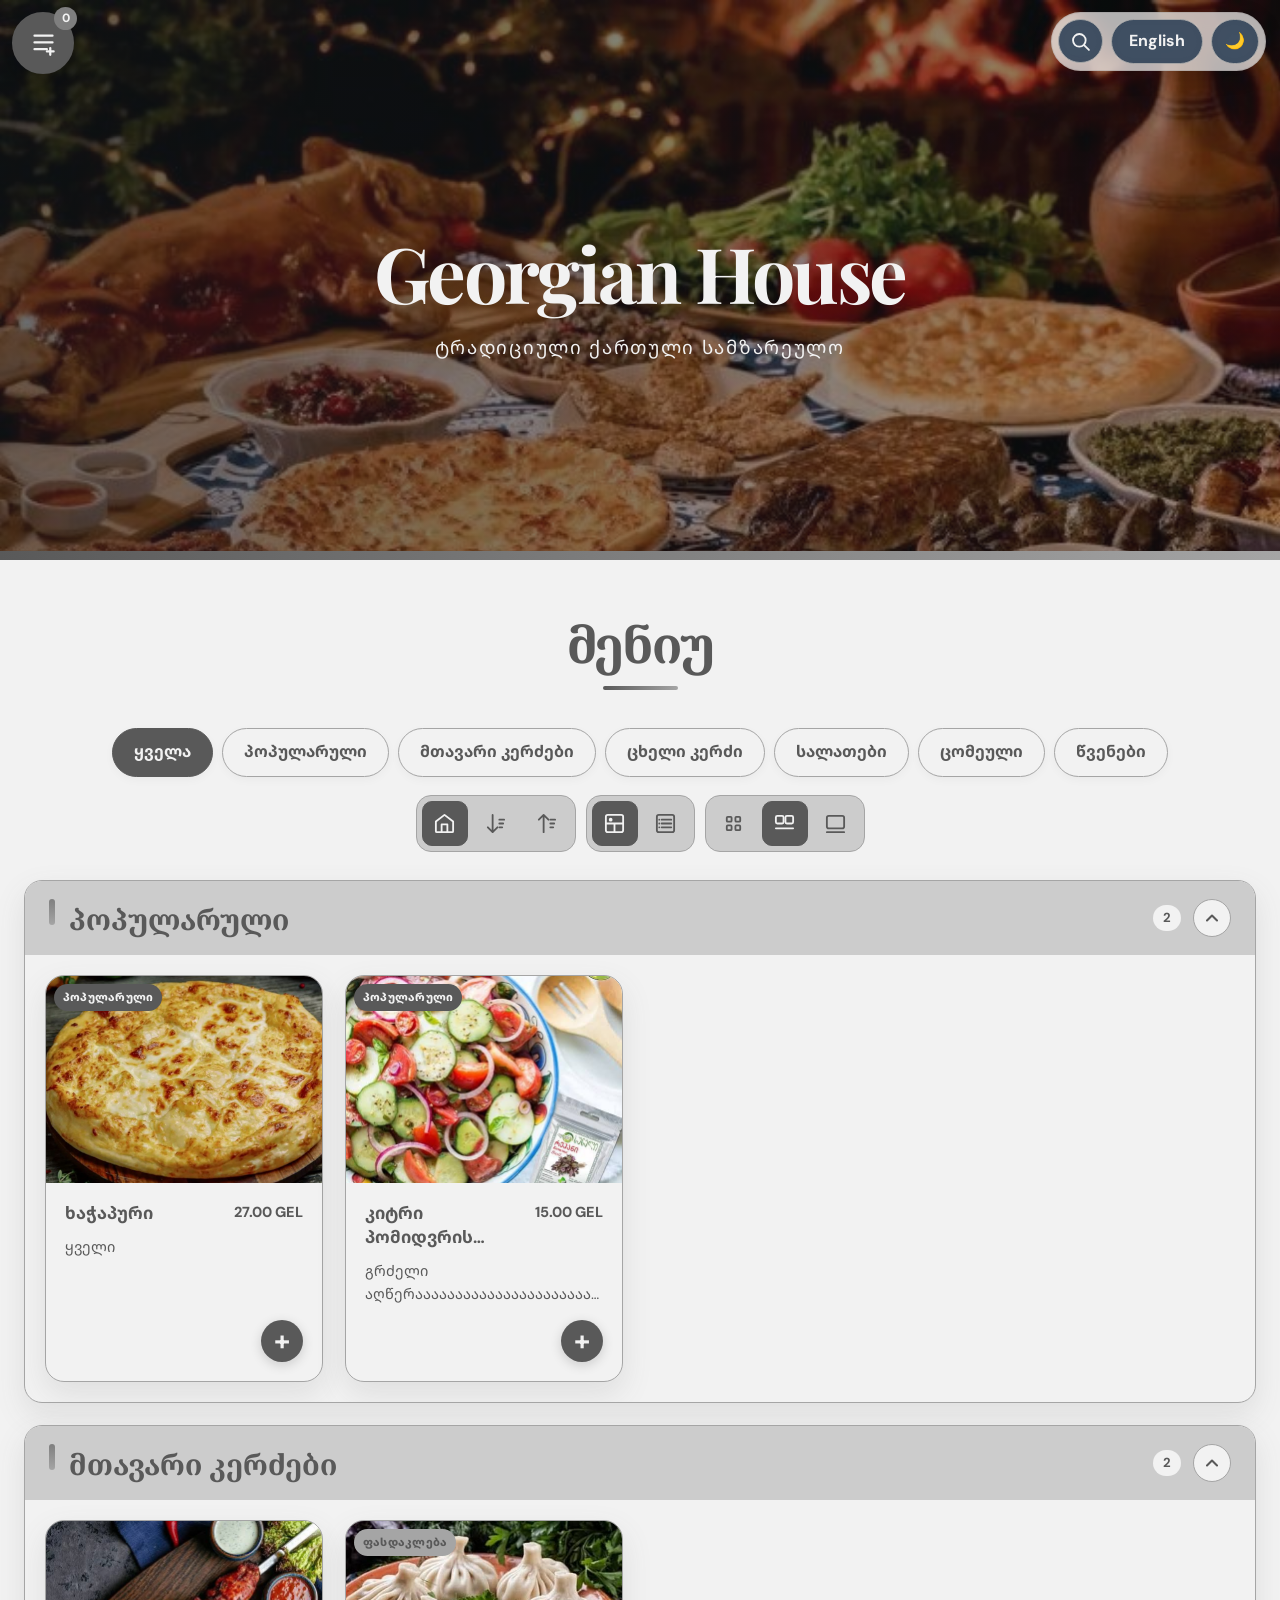
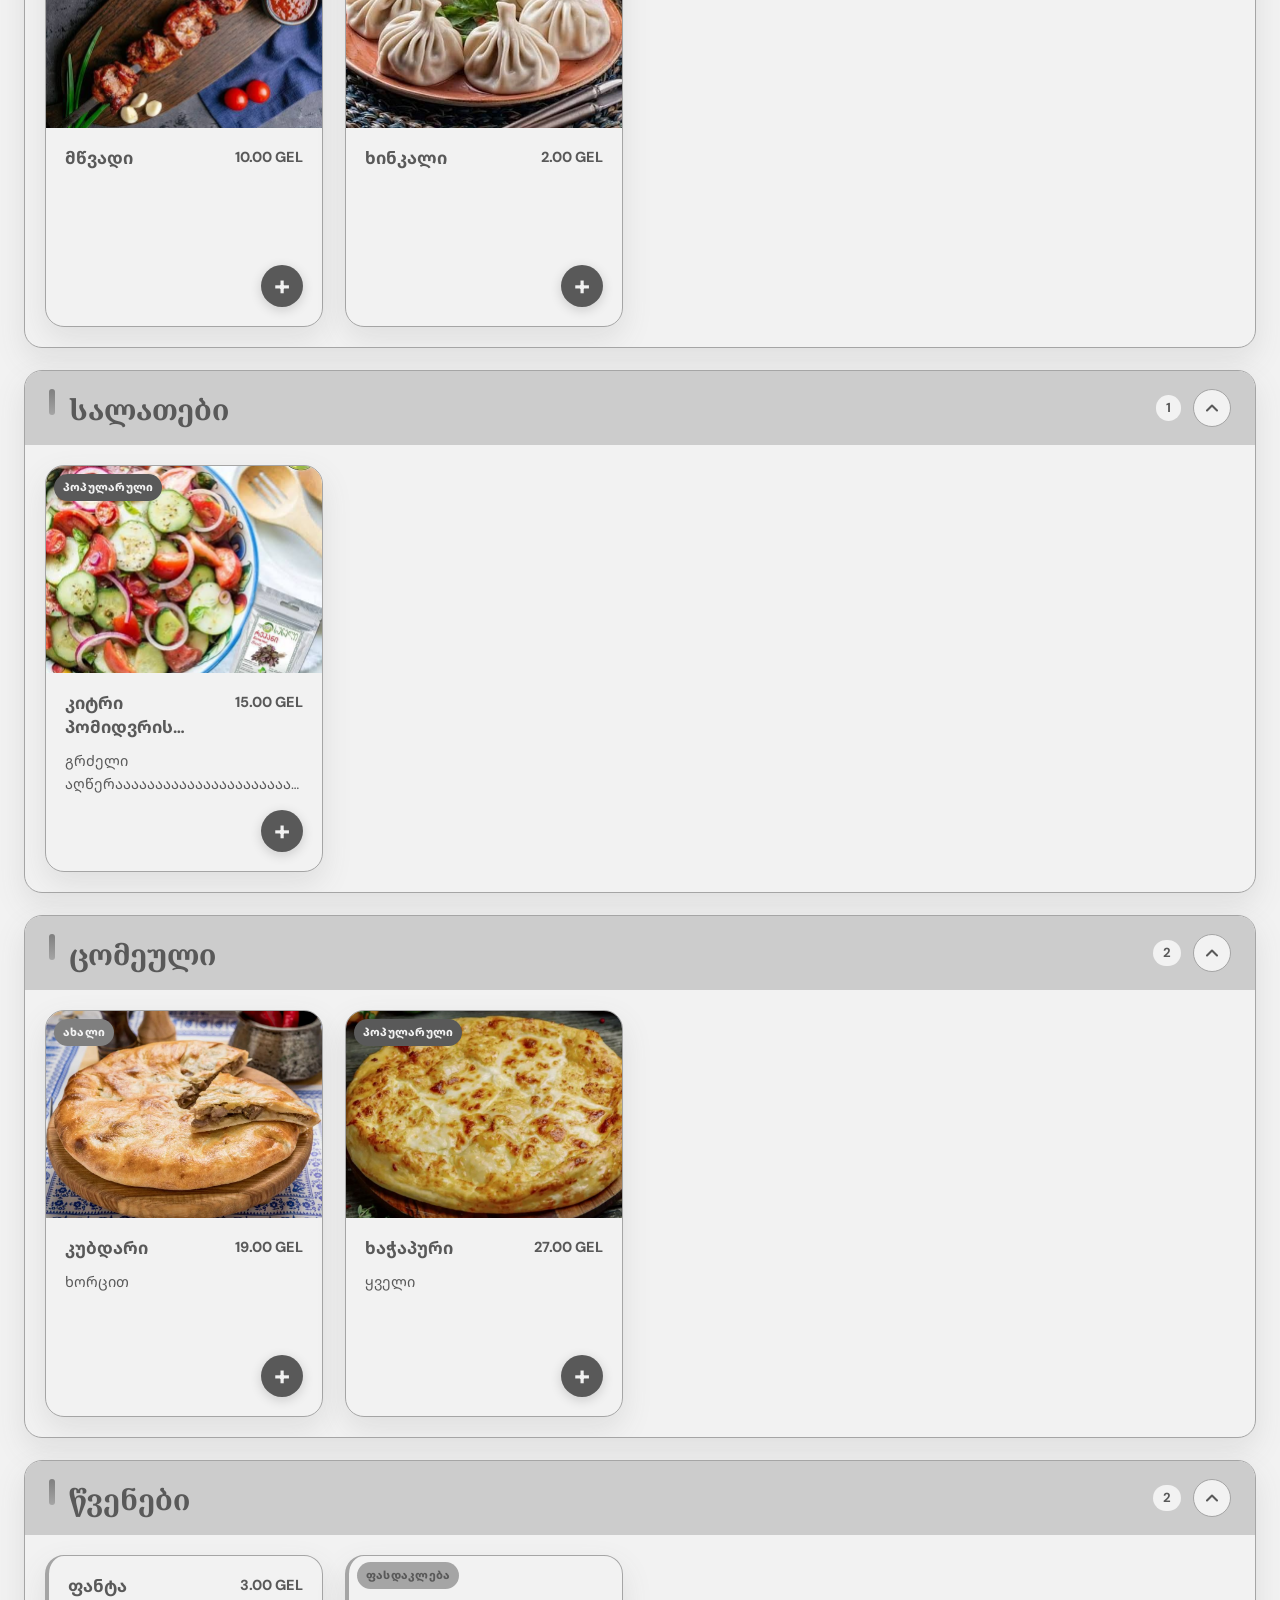
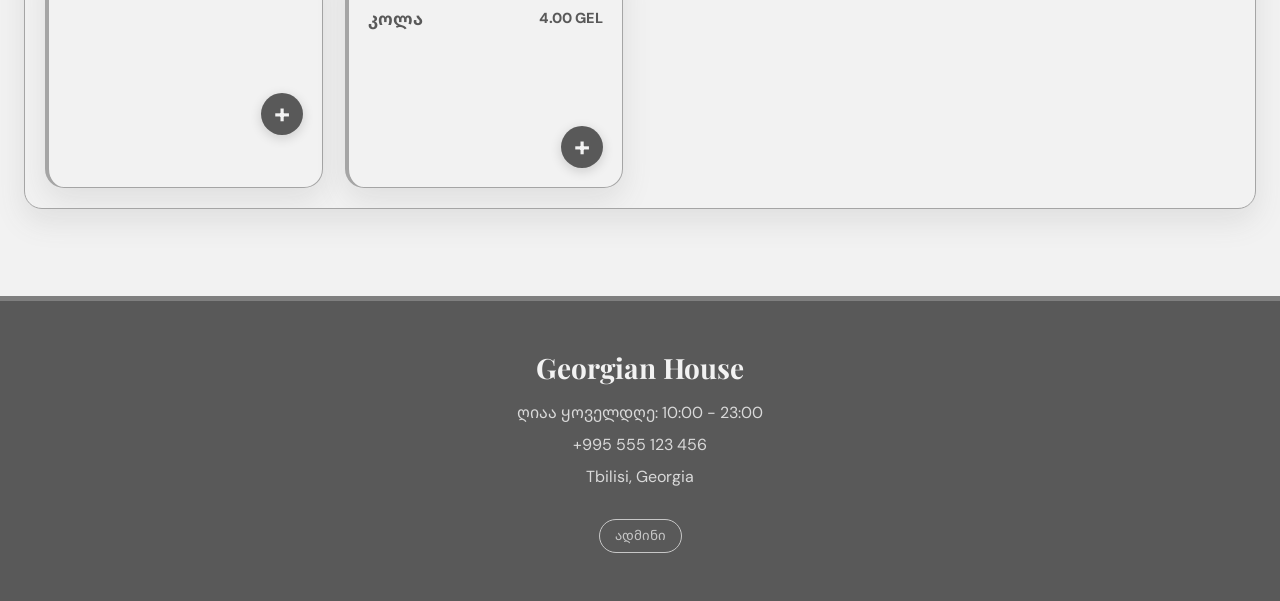
==== commit 59bd5bfd: "vbn" ====
--- a/index.html
+++ b/index.html
@@ -1,6 +1,7 @@
 <!DOCTYPE html>
 <html lang="ka">
 <head>
+  <link rel="icon" type="image/x-icon" href="favicon.ico">
   <meta charset="UTF-8">
   <meta name="viewport" content="width=device-width, initial-scale=1.0">
   <title>Restaurant Menu</title>
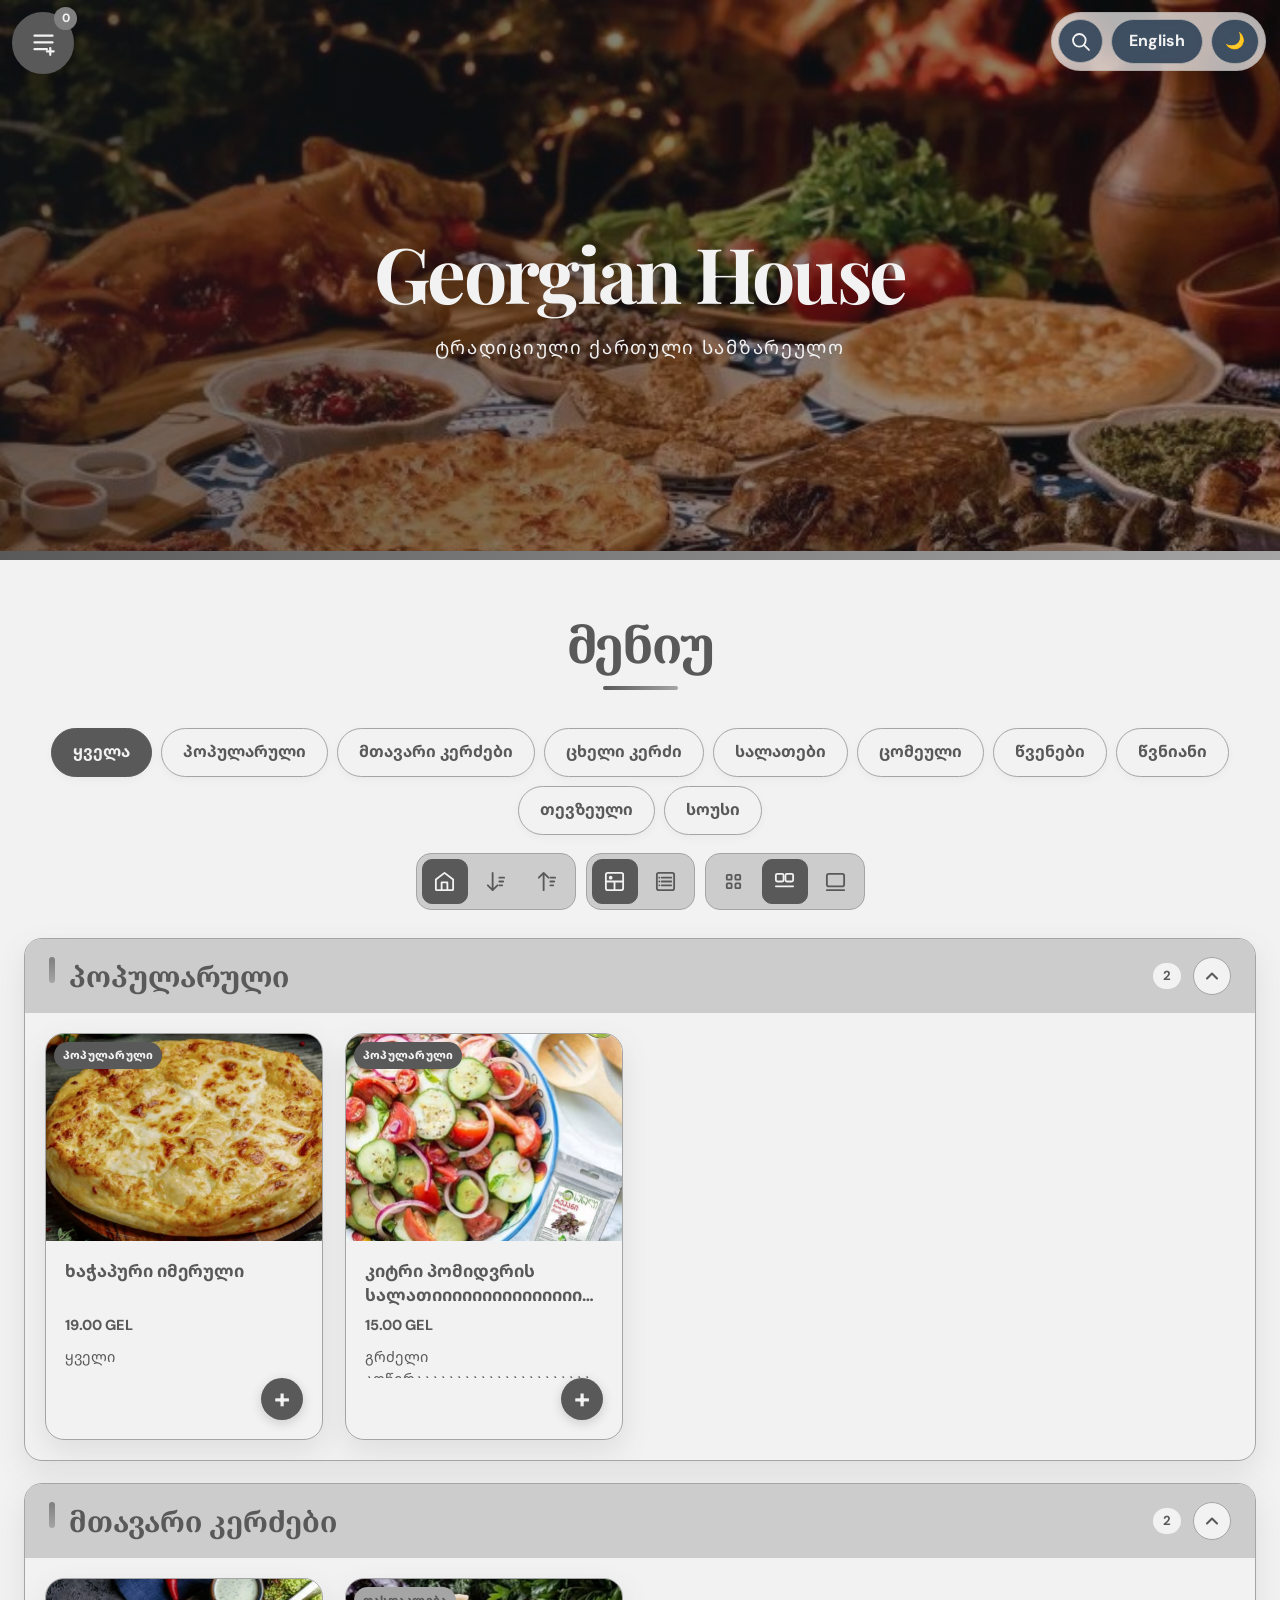
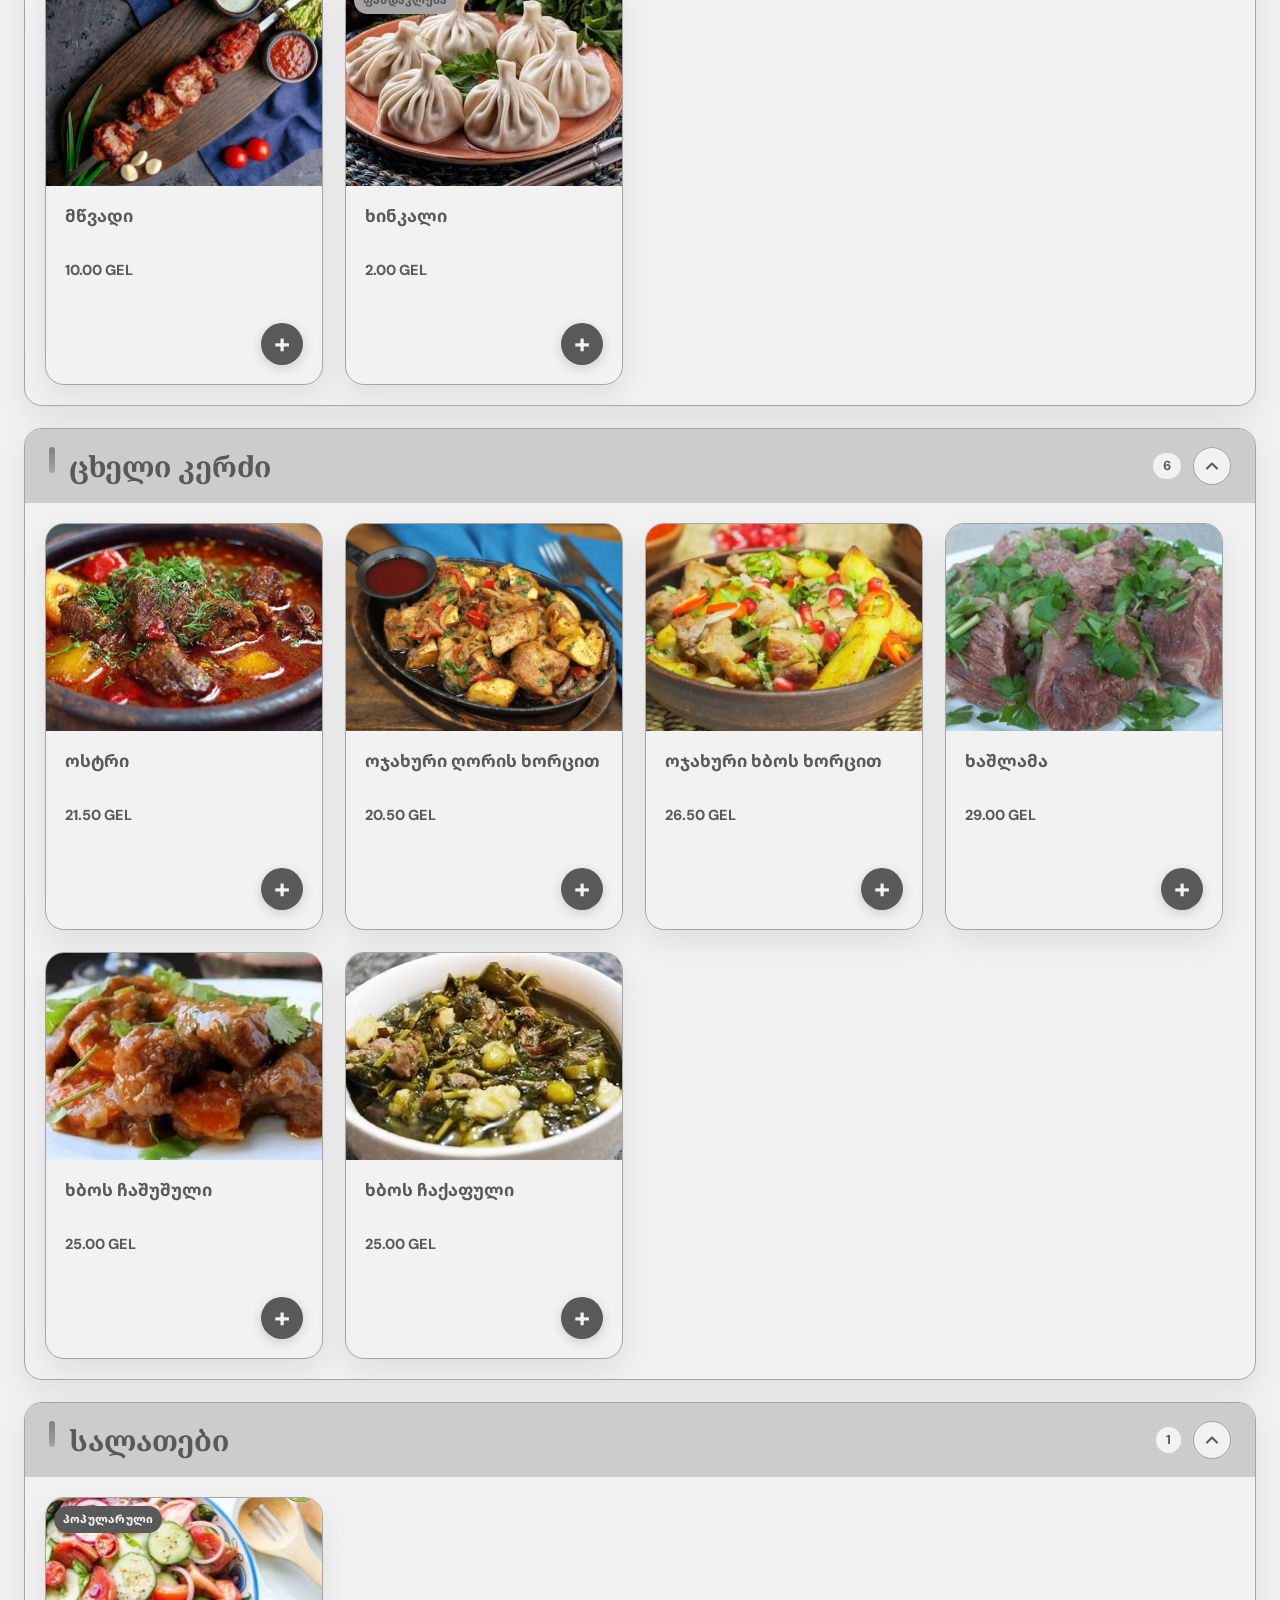
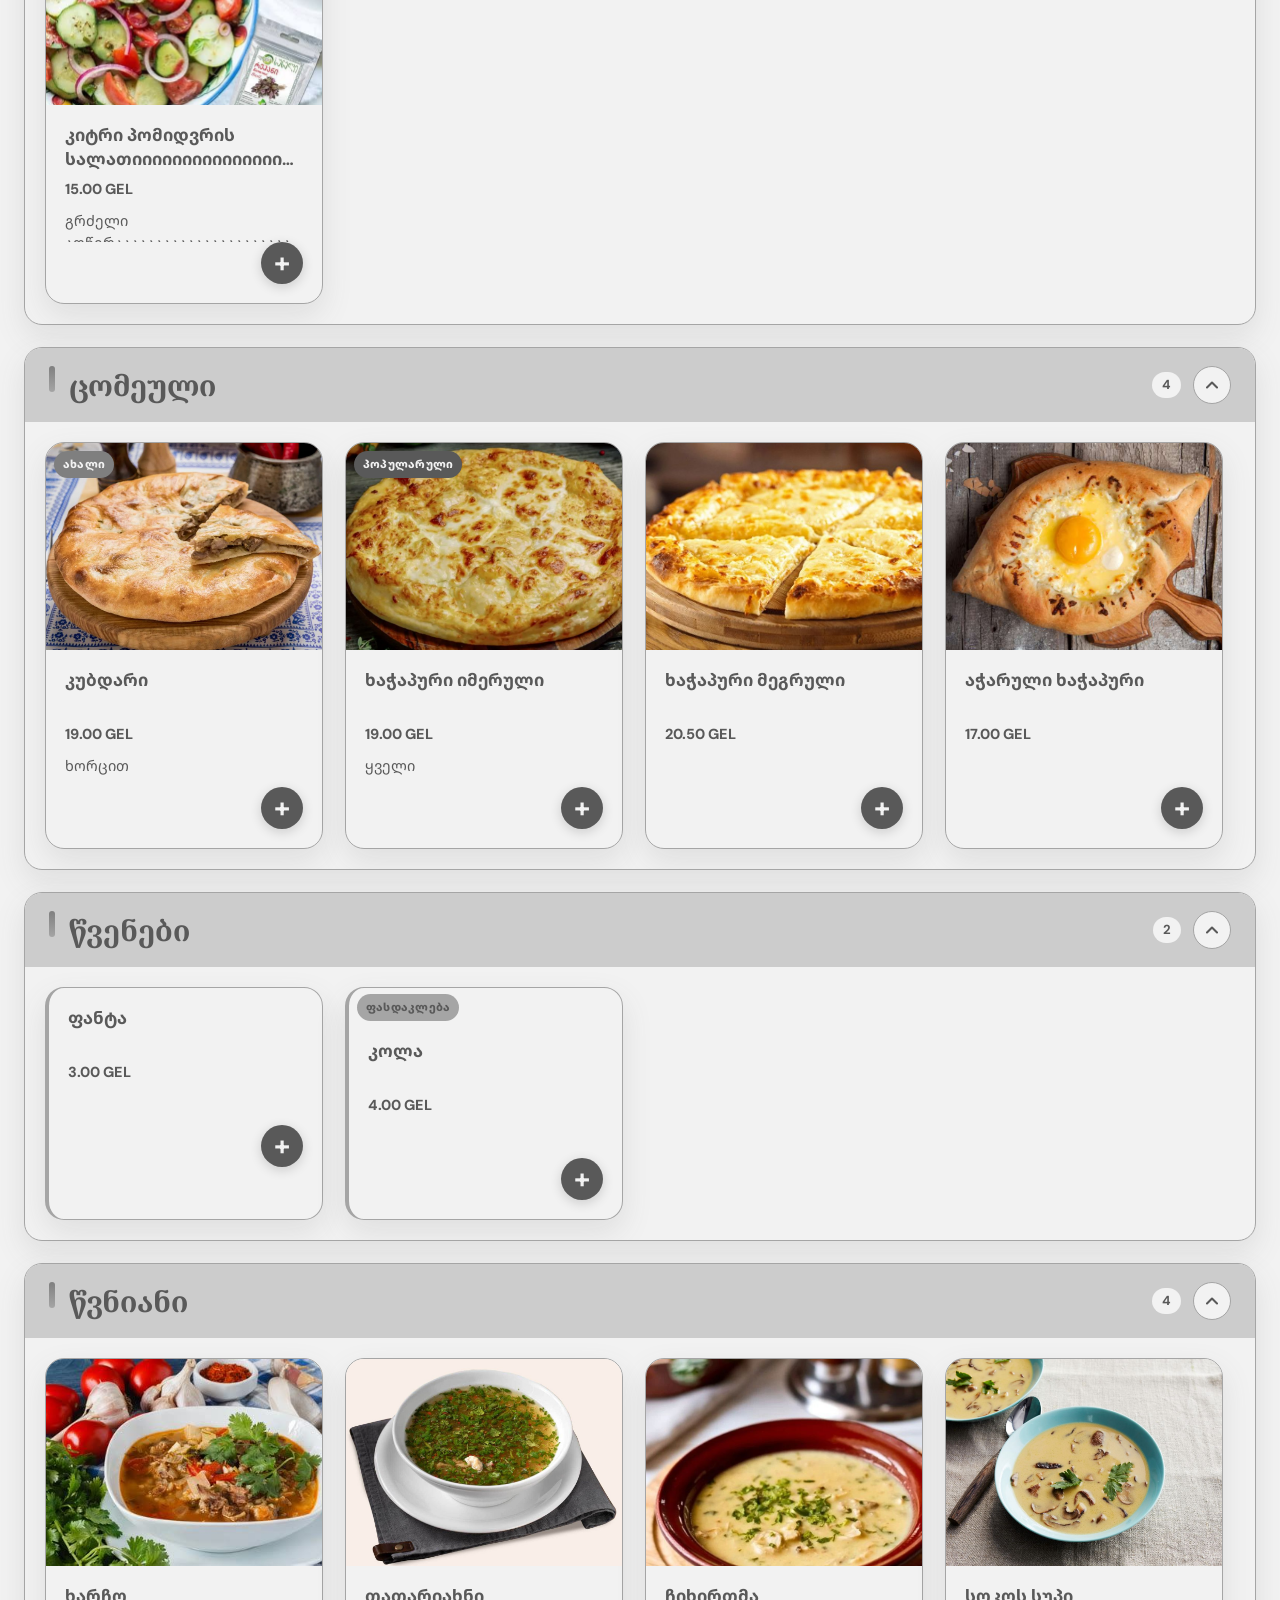
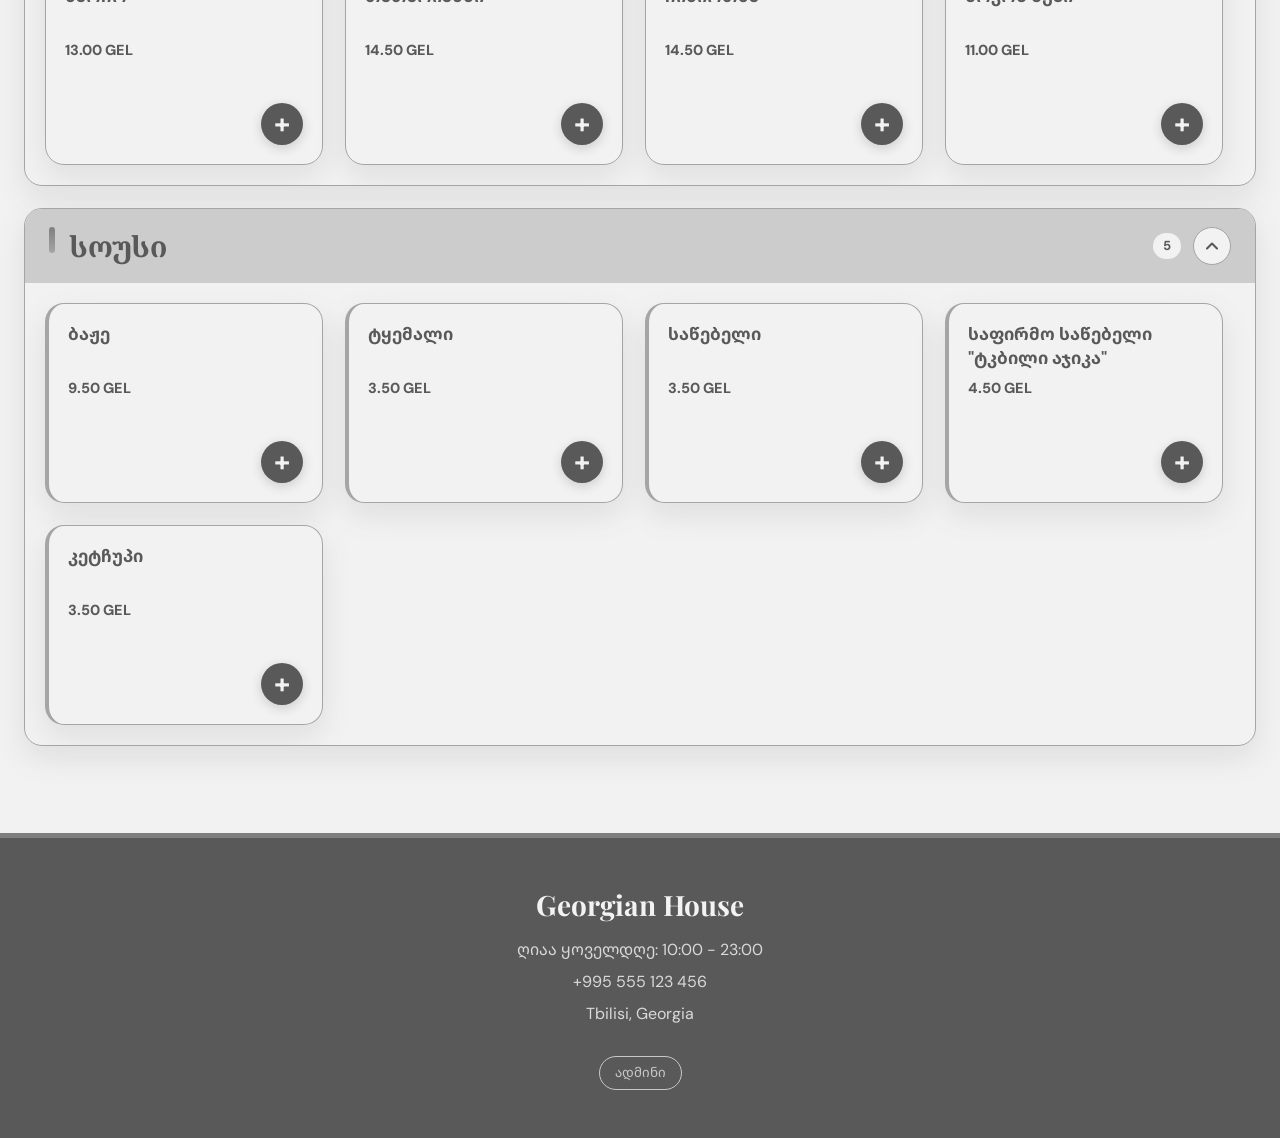
==== commit 56a0b0b2: "asdfgbn" ====
--- a/index.html
+++ b/index.html
@@ -1,11 +1,11 @@
 <!DOCTYPE html>
 <html lang="ka">
 <head>
-  <link rel="icon" type="image/x-icon" href="favicon.ico">
   <meta charset="UTF-8">
   <meta name="viewport" content="width=device-width, initial-scale=1.0">
   <title>Restaurant Menu</title>
-  <link rel="stylesheet" href="style.css?v=20261031-refine-v3">
+  <link rel="icon" type="image/x-icon" href="favicon.ico">
+  <link rel="stylesheet" href="style.css?v=20261105-card-alignment-v1">
 </head>
 <body>
   <header class="hero">
--- a/style.css
+++ b/style.css
@@ -1301,3 +1301,62 @@
 @media(prefers-reduced-motion:reduce) {
   .hero .header-search-panel {transition:none !important;}
 }
+
+
+/* ================================================
+   2026-11-05: symmetric dish card text and controls
+   The title always reserves two lines, the price is
+   always below the title, and list view is unchanged.
+   ================================================ */
+body:not(.list-view) .menu-grid .food-card .food-title {
+  display: flex;
+  flex-direction: column;
+  flex-wrap: nowrap;
+  justify-content: flex-start;
+  align-items: stretch;
+  gap: 7px;
+  min-width: 0;
+  flex: 0 0 auto;
+}
+body:not(.list-view) .menu-grid .food-card .food-title h3 {
+  display: -webkit-box;
+  -webkit-box-orient: vertical;
+  line-clamp: 2;
+  -webkit-line-clamp: 2;
+  height: 2.8em;
+  min-height: 2.8em;
+  max-height: 2.8em;
+  line-height: 1.4;
+  overflow: hidden;
+  overflow-wrap: anywhere;
+  flex: 0 0 auto;
+  margin: 0;
+}
+body:not(.list-view) .menu-grid .food-card .food-title .price {
+  display: block;
+  align-self: flex-start;
+  white-space: nowrap;
+  flex: 0 0 auto;
+  margin: 0;
+}
+body:not(.list-view) .menu-grid .food-card .food-info > p {
+  margin-top: 10px;
+  display: -webkit-box;
+  -webkit-box-orient: vertical;
+  line-clamp: 2;
+  -webkit-line-clamp: 2;
+  overflow: hidden;
+  line-height: 1.5;
+  max-height: 3em;
+}
+body:not(.list-view) .menu-grid .food-card .food-info > .personal-add-button {
+  margin-top: auto;
+  margin-left: auto;
+  align-self: flex-end;
+  flex: 0 0 auto;
+}
+/* On narrow, three-column cards, preserve the same internal hierarchy. */
+@media (max-width: 600px) {
+  body:not(.list-view).menu-size-small .menu-grid .food-card .food-title { gap: 3px; }
+  body:not(.list-view).menu-size-small .menu-grid .food-card .food-info > p { margin-top: 5px; }
+}
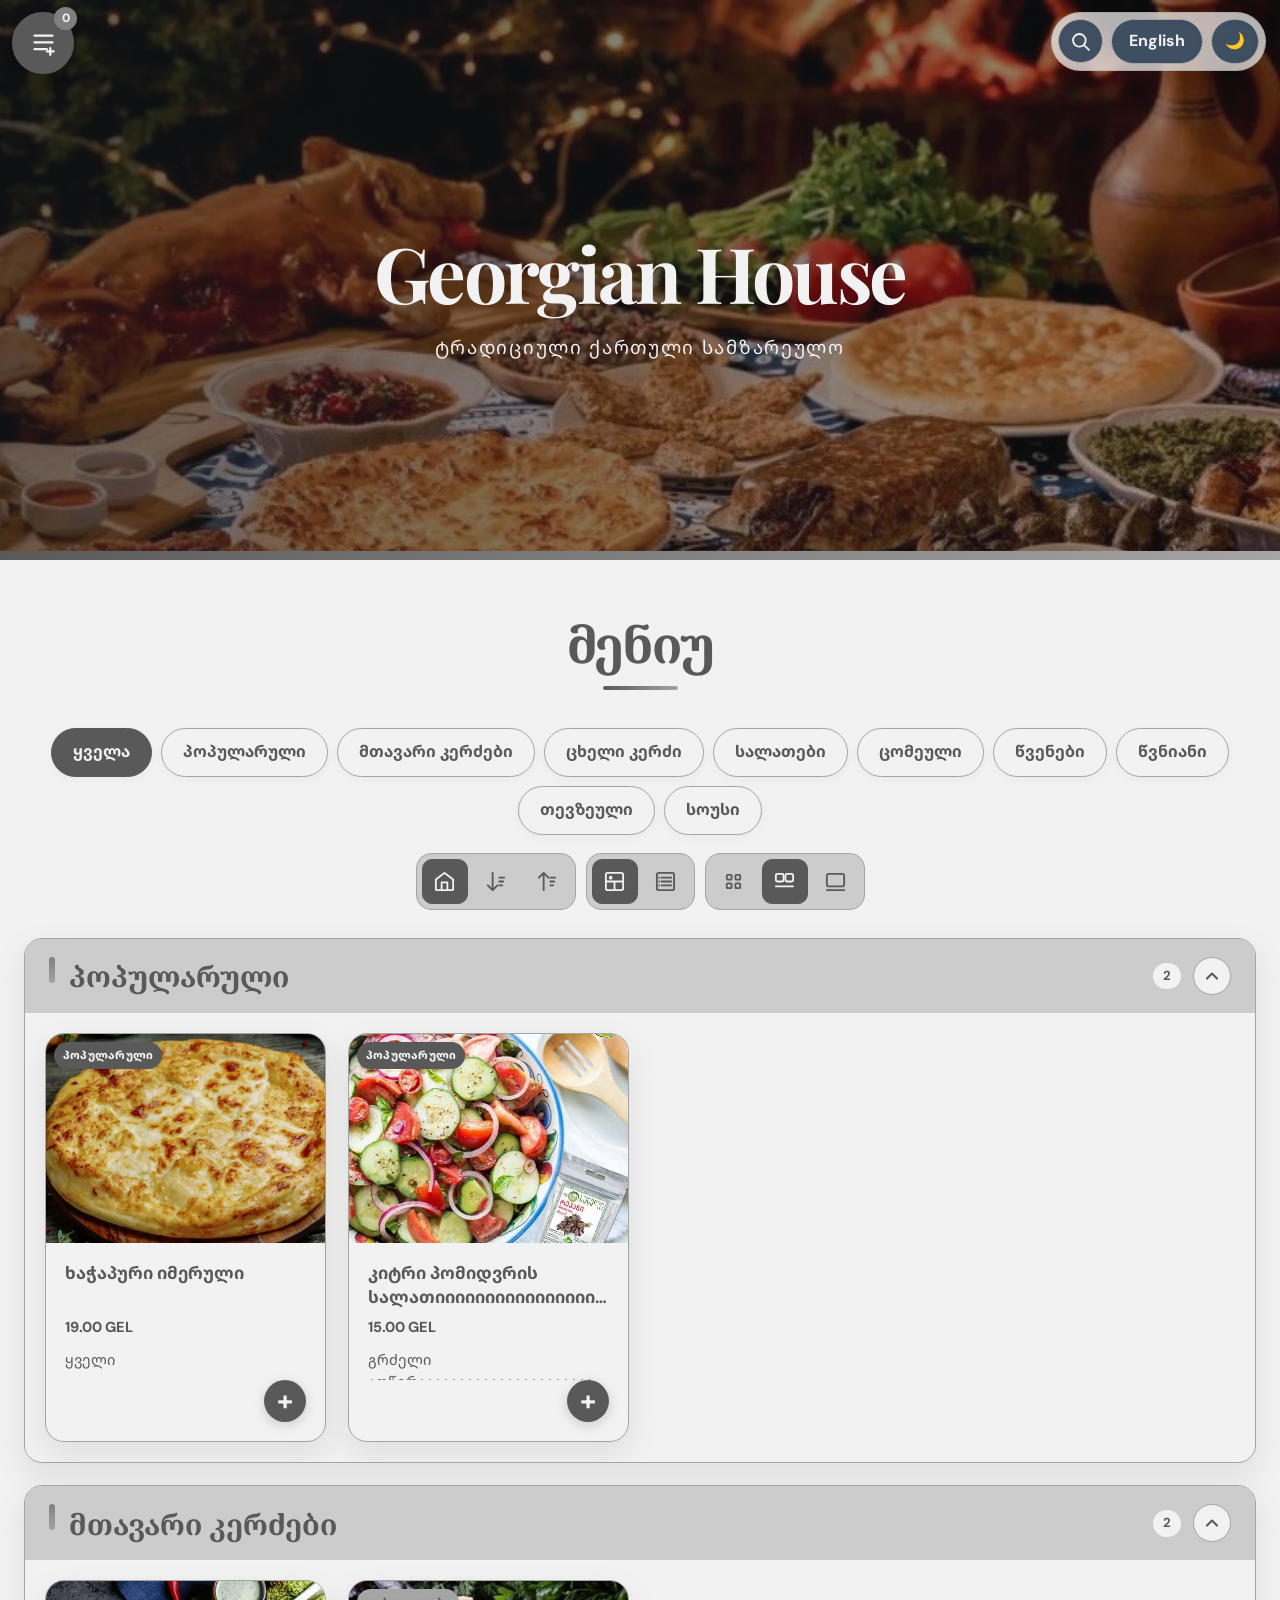
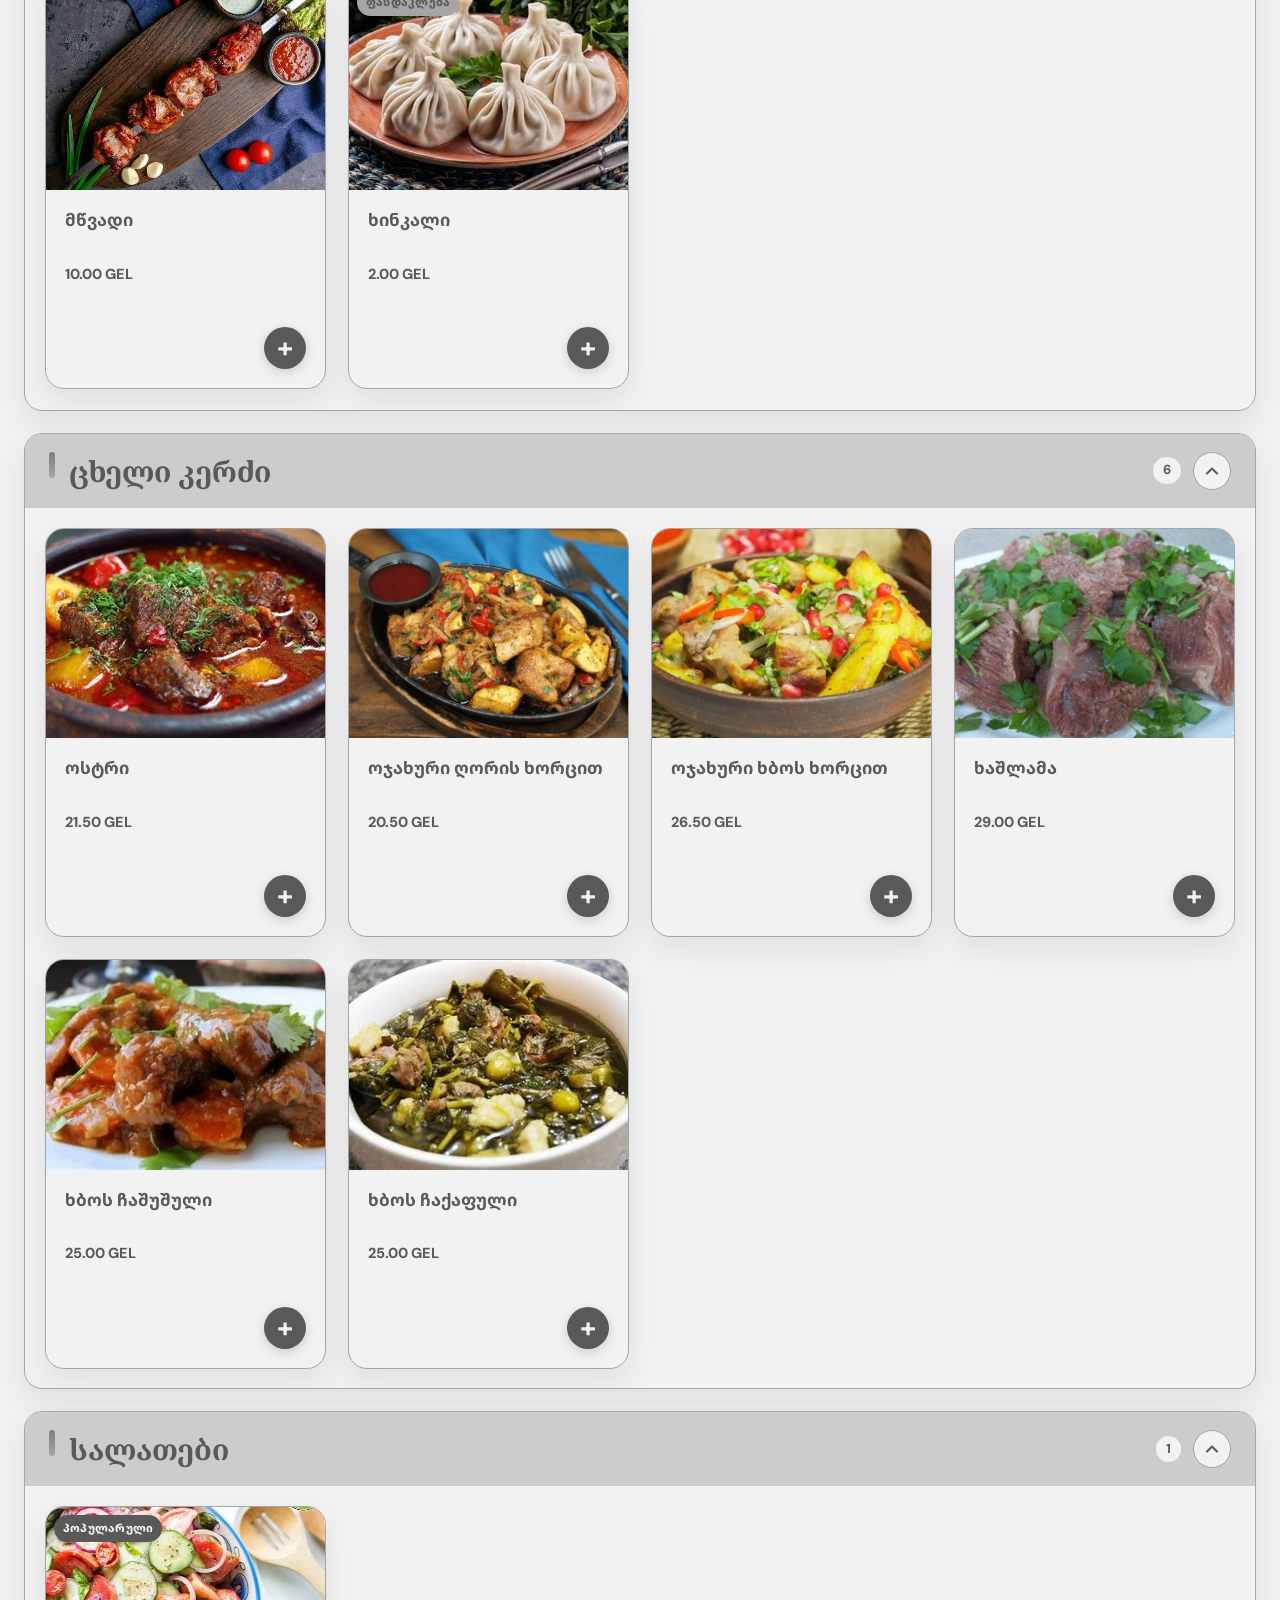
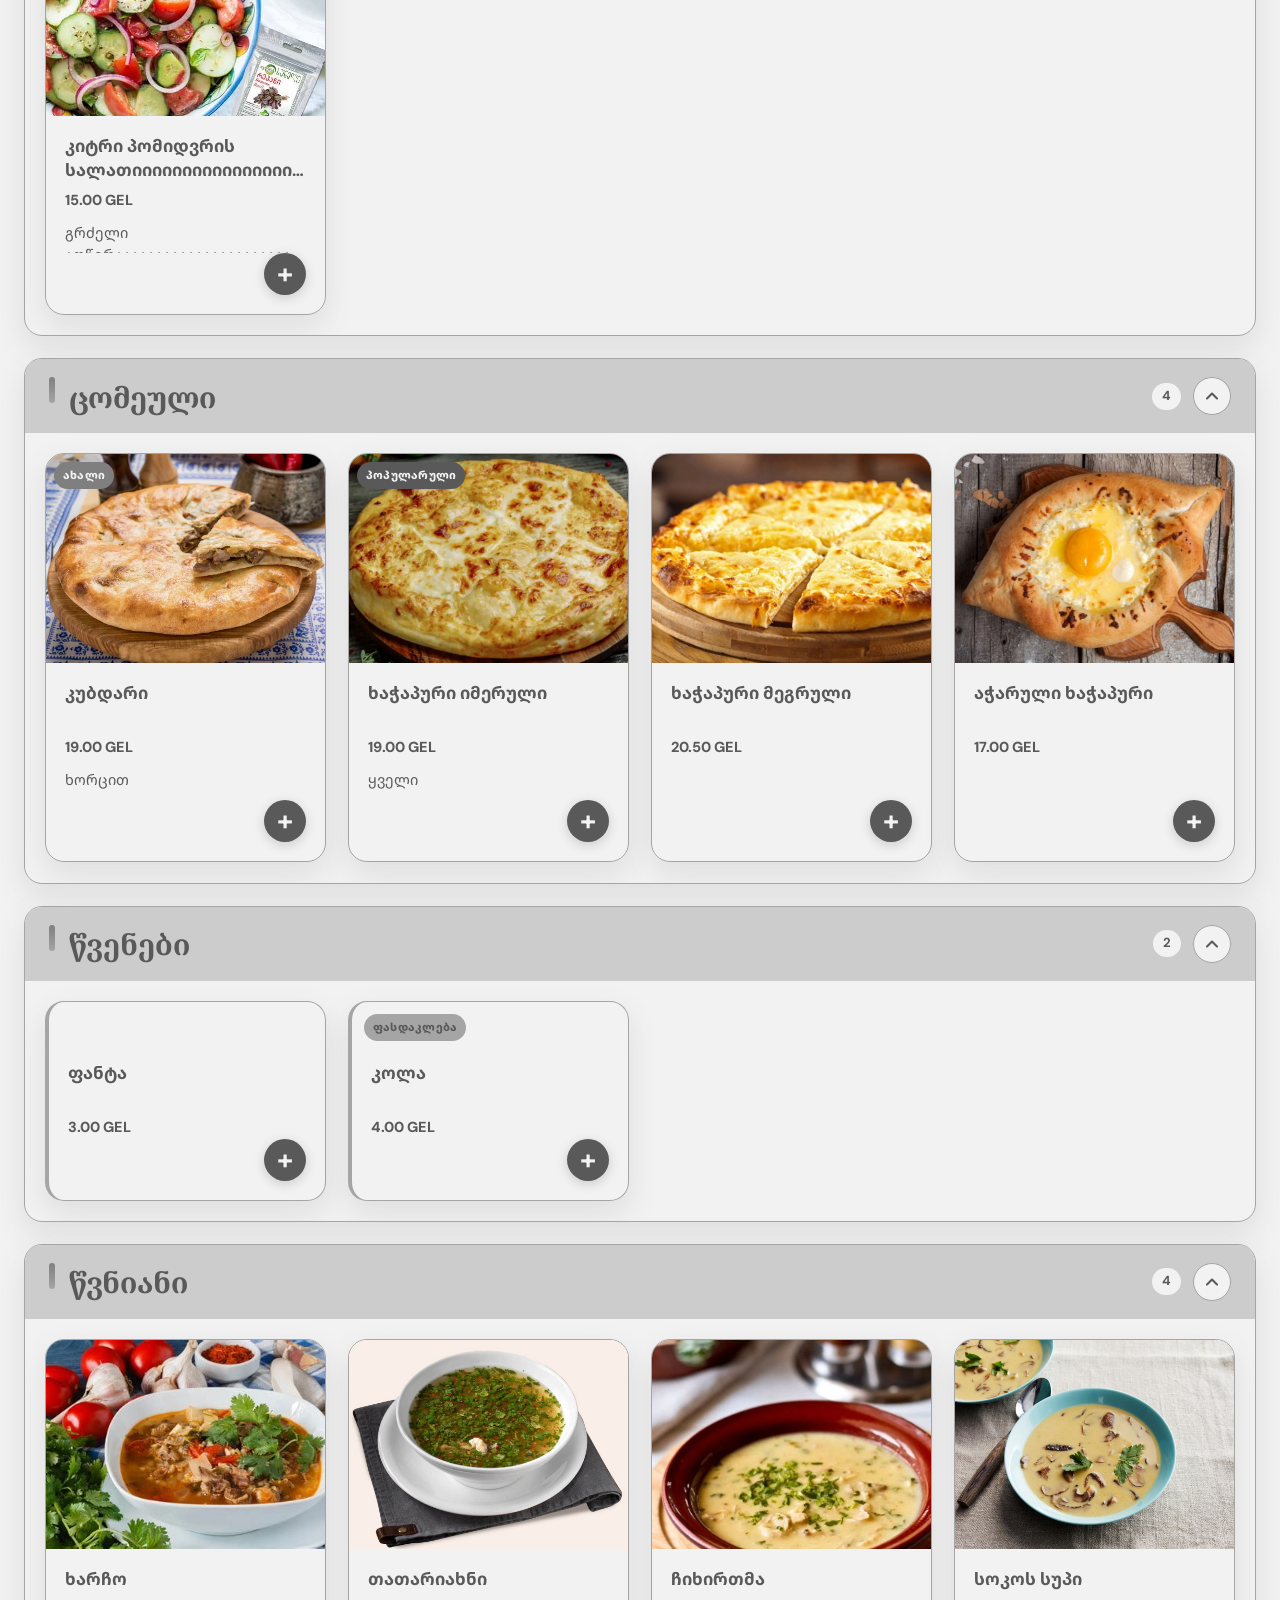
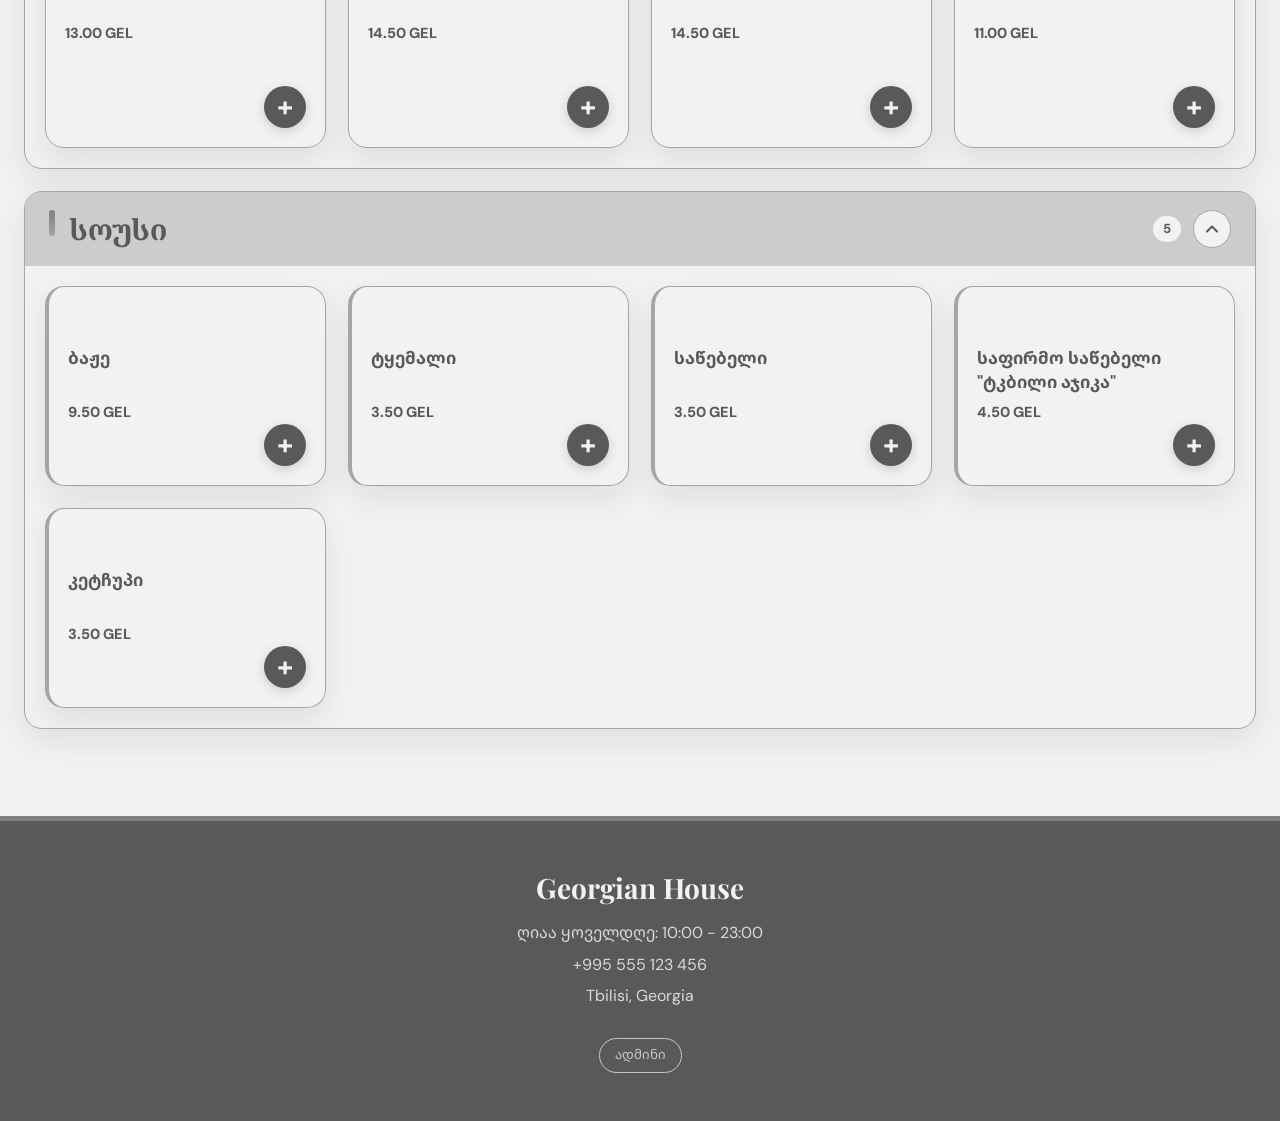
==== commit 73704eb1: "check" ====
--- a/index.html
+++ b/index.html
@@ -5,7 +5,7 @@
   <meta name="viewport" content="width=device-width, initial-scale=1.0">
   <title>Restaurant Menu</title>
   <link rel="icon" type="image/x-icon" href="favicon.ico">
-  <link rel="stylesheet" href="style.css?v=20261105-card-alignment-v1">
+  <link rel="stylesheet" href="style.css?v=20261106-card-layout-v2">
 </head>
 <body>
   <header class="hero">
--- a/style.css
+++ b/style.css
@@ -1360,3 +1360,65 @@
   body:not(.list-view).menu-size-small .menu-grid .food-card .food-title { gap: 3px; }
   body:not(.list-view).menu-size-small .menu-grid .food-card .food-info > p { margin-top: 5px; }
 }
+
+/* =========================================================
+   2026-11-06 — Consistent cards without photos and full rows
+   Align no-image dishes even when only some have a label.
+   A dish's full text remains available in the detail popup.
+========================================================= */
+body:not(.list-view) .menu-grid .food-card.no-image {
+  position: relative;
+}
+body:not(.list-view) .menu-grid .food-card.no-image > .dish-tag {
+  position: absolute;
+  inset: 12px auto auto 12px;
+  z-index: 2;
+  margin: 0;
+  max-width: calc(100% - 24px);
+}
+body:not(.list-view) .menu-grid .food-card.no-image .food-info {
+  /* Reserve the SAME space for a possible label on every imageless card. */
+  padding-top: 60px;
+  box-sizing: border-box;
+}
+body:not(.list-view) .menu-grid .food-card.no-image .food-title {
+  flex: 0 0 auto;
+}
+body:not(.list-view) .menu-grid .food-card.no-image .food-title h3 {
+  min-height: 2.8em;
+  max-height: 2.8em;
+}
+body:not(.list-view) .menu-grid .food-card.no-image .food-title .price {
+  margin-top: 0;
+}
+body:not(.list-view) .menu-grid .food-card.no-image .personal-add-button {
+  margin-top: auto;
+  align-self: flex-end;
+}
+/* Fill the *available* desktop row width without stretching a single card
+   across the full row. auto-fill maintains consistent track widths, including
+   a partially filled final row. */
+@media (min-width: 701px) {
+  body:not(.list-view) .menu-category-section > .menu-grid,
+  body:not(.list-view) .menu-grid {
+    grid-template-columns: repeat(auto-fill, minmax(min(100%, var(--card-width)), 1fr));
+    justify-content: stretch;
+  }
+}
+/* Compact phones: preserve the label slot without crowding the + button. */
+@media (max-width: 600px) {
+  body:not(.list-view).menu-size-small .menu-grid .food-card.no-image .food-info {
+    padding-top: 29px;
+  }
+  body:not(.list-view).menu-size-medium .menu-grid .food-card.no-image .food-info {
+    padding-top: 38px;
+  }
+  body:not(.list-view).menu-size-large .menu-grid .food-card.no-image .food-info {
+    padding-top: 54px;
+  }
+  body:not(.list-view).menu-size-small .menu-grid .food-card.no-image > .dish-tag {
+    top: 5px;
+    left: 5px;
+    max-width: calc(100% - 10px);
+  }
+}
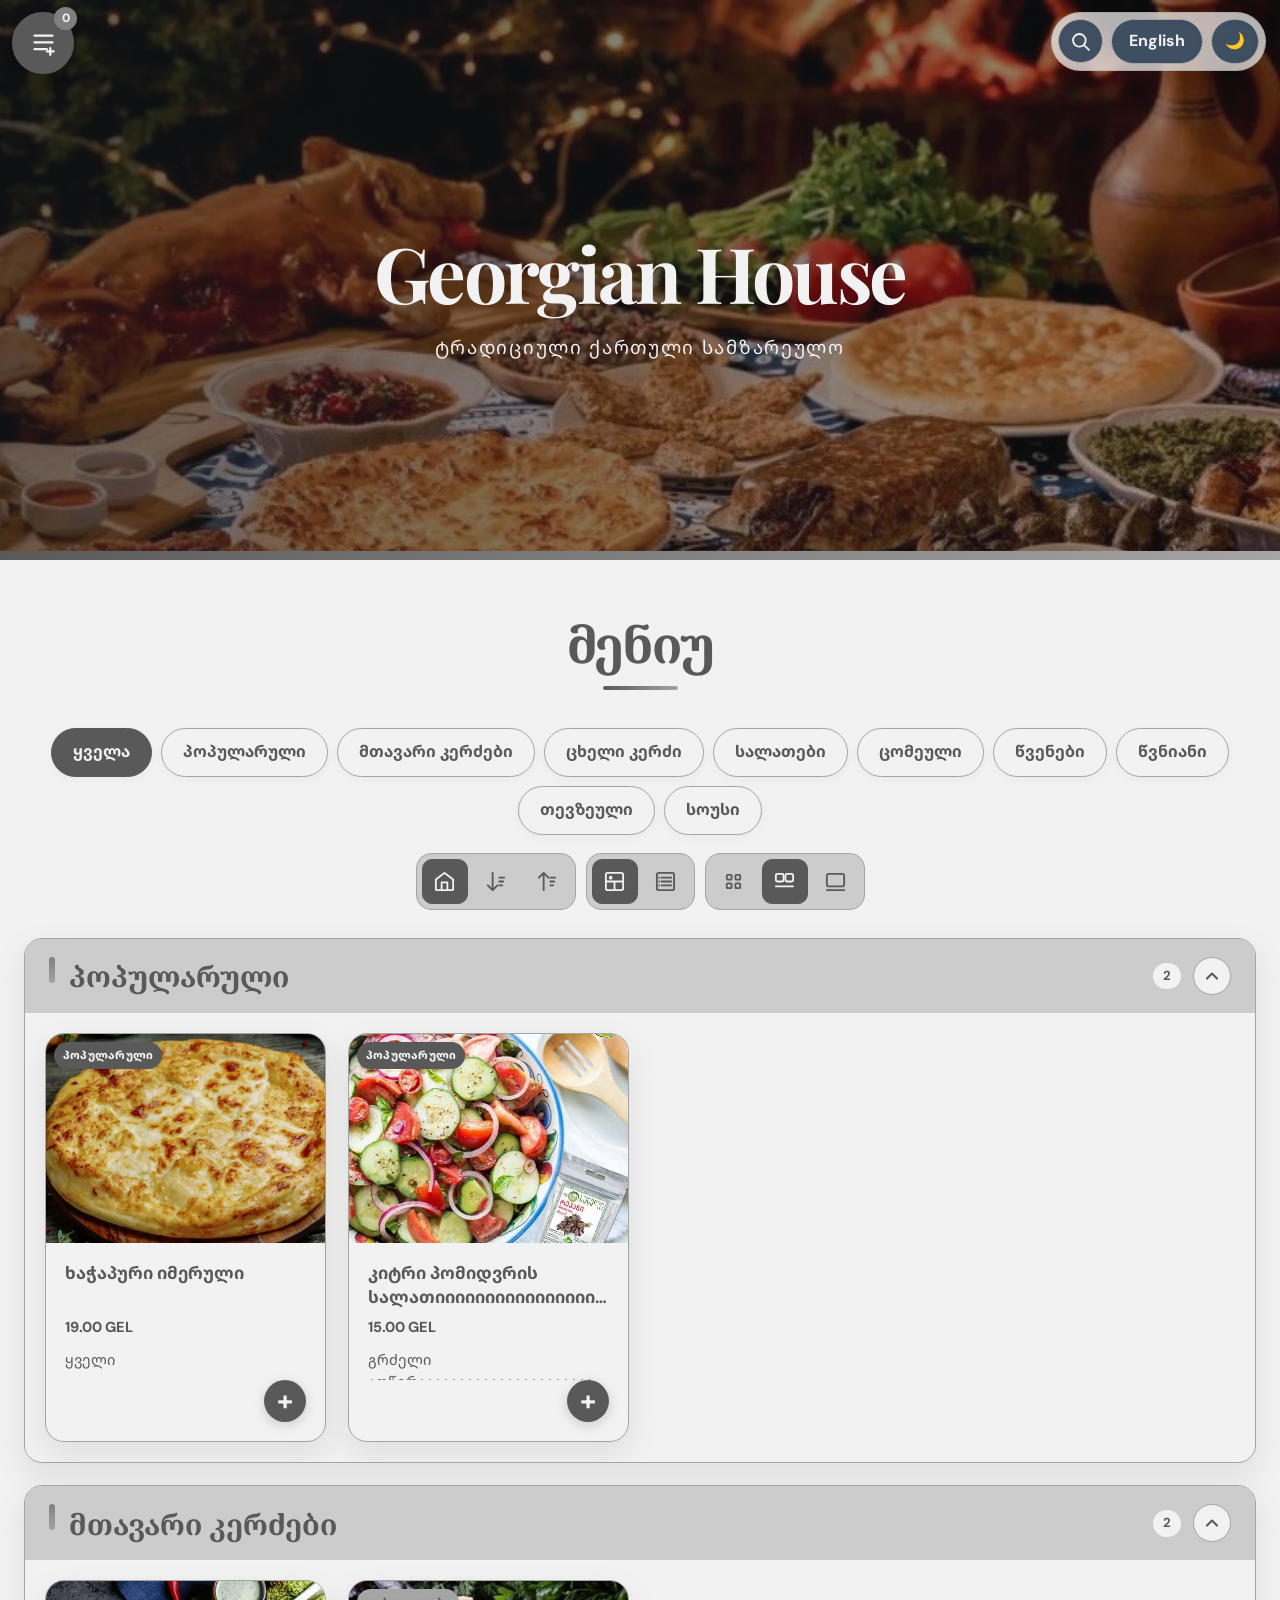
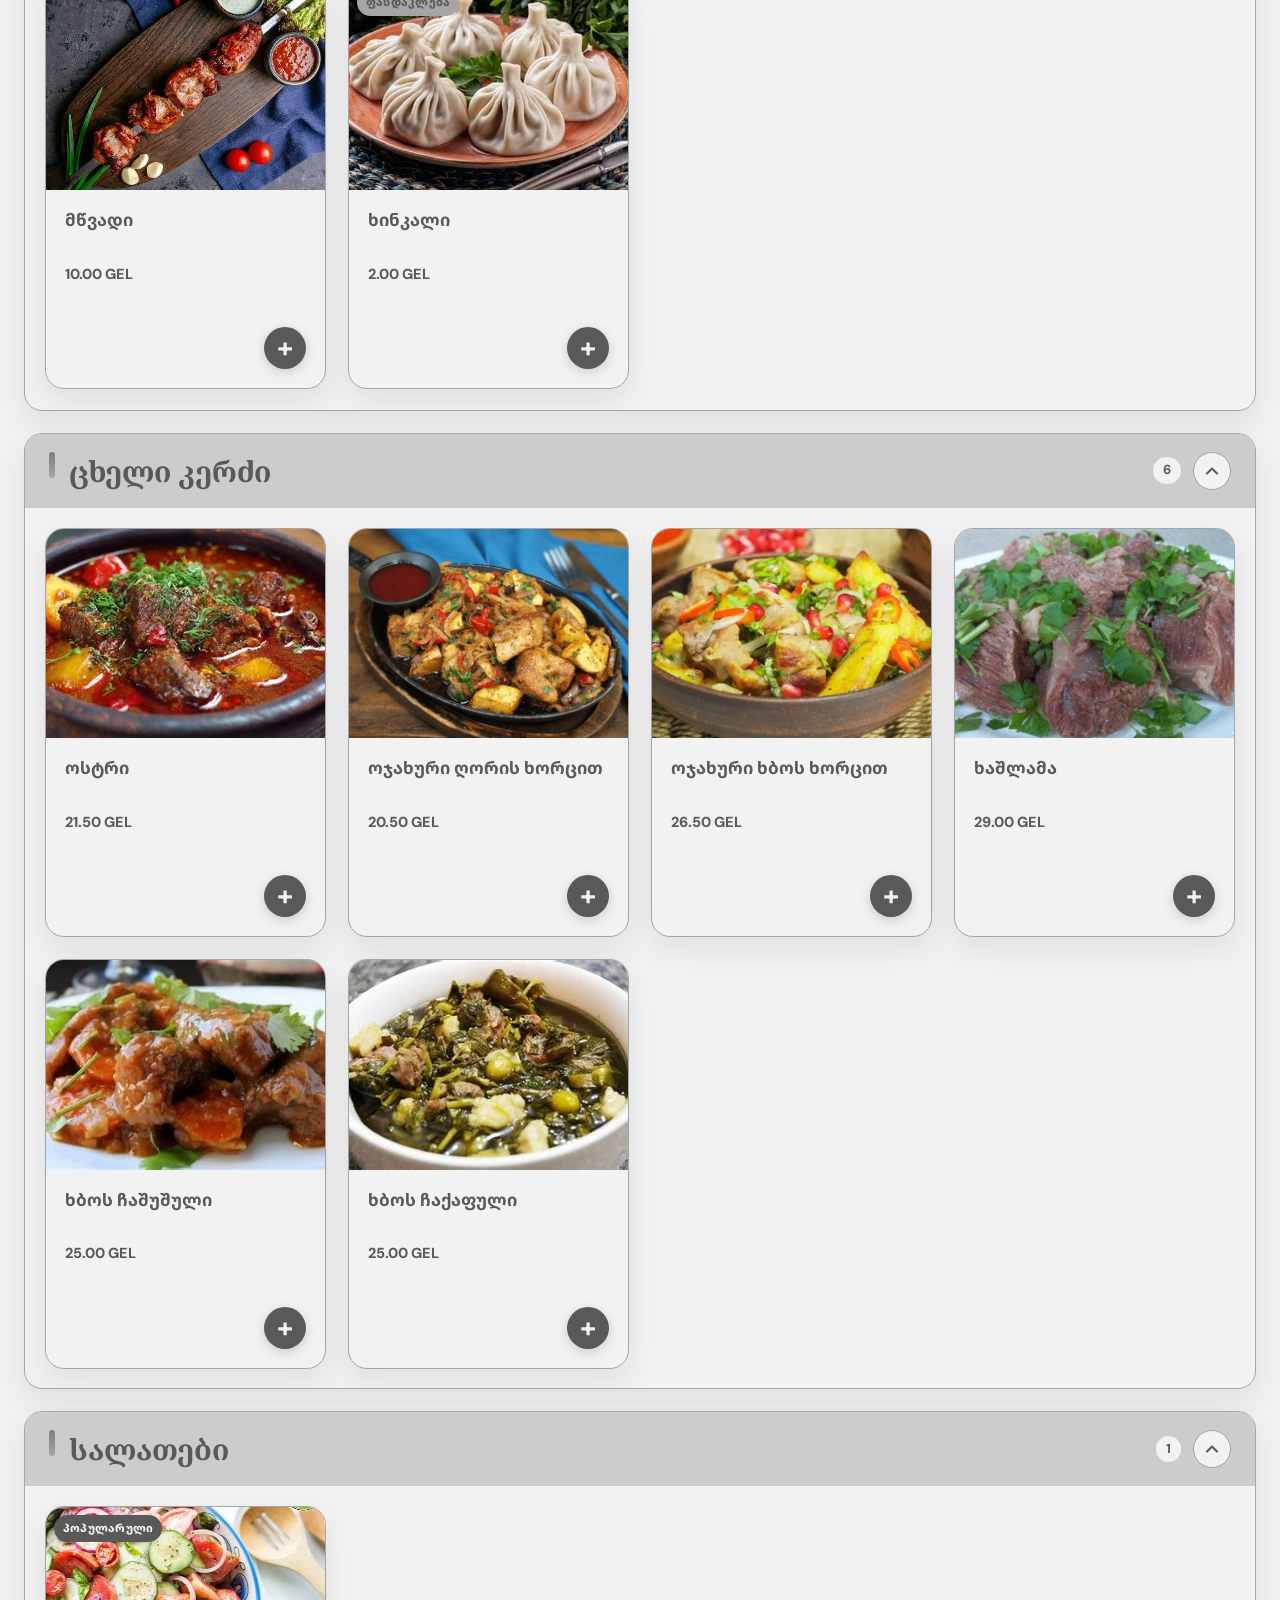
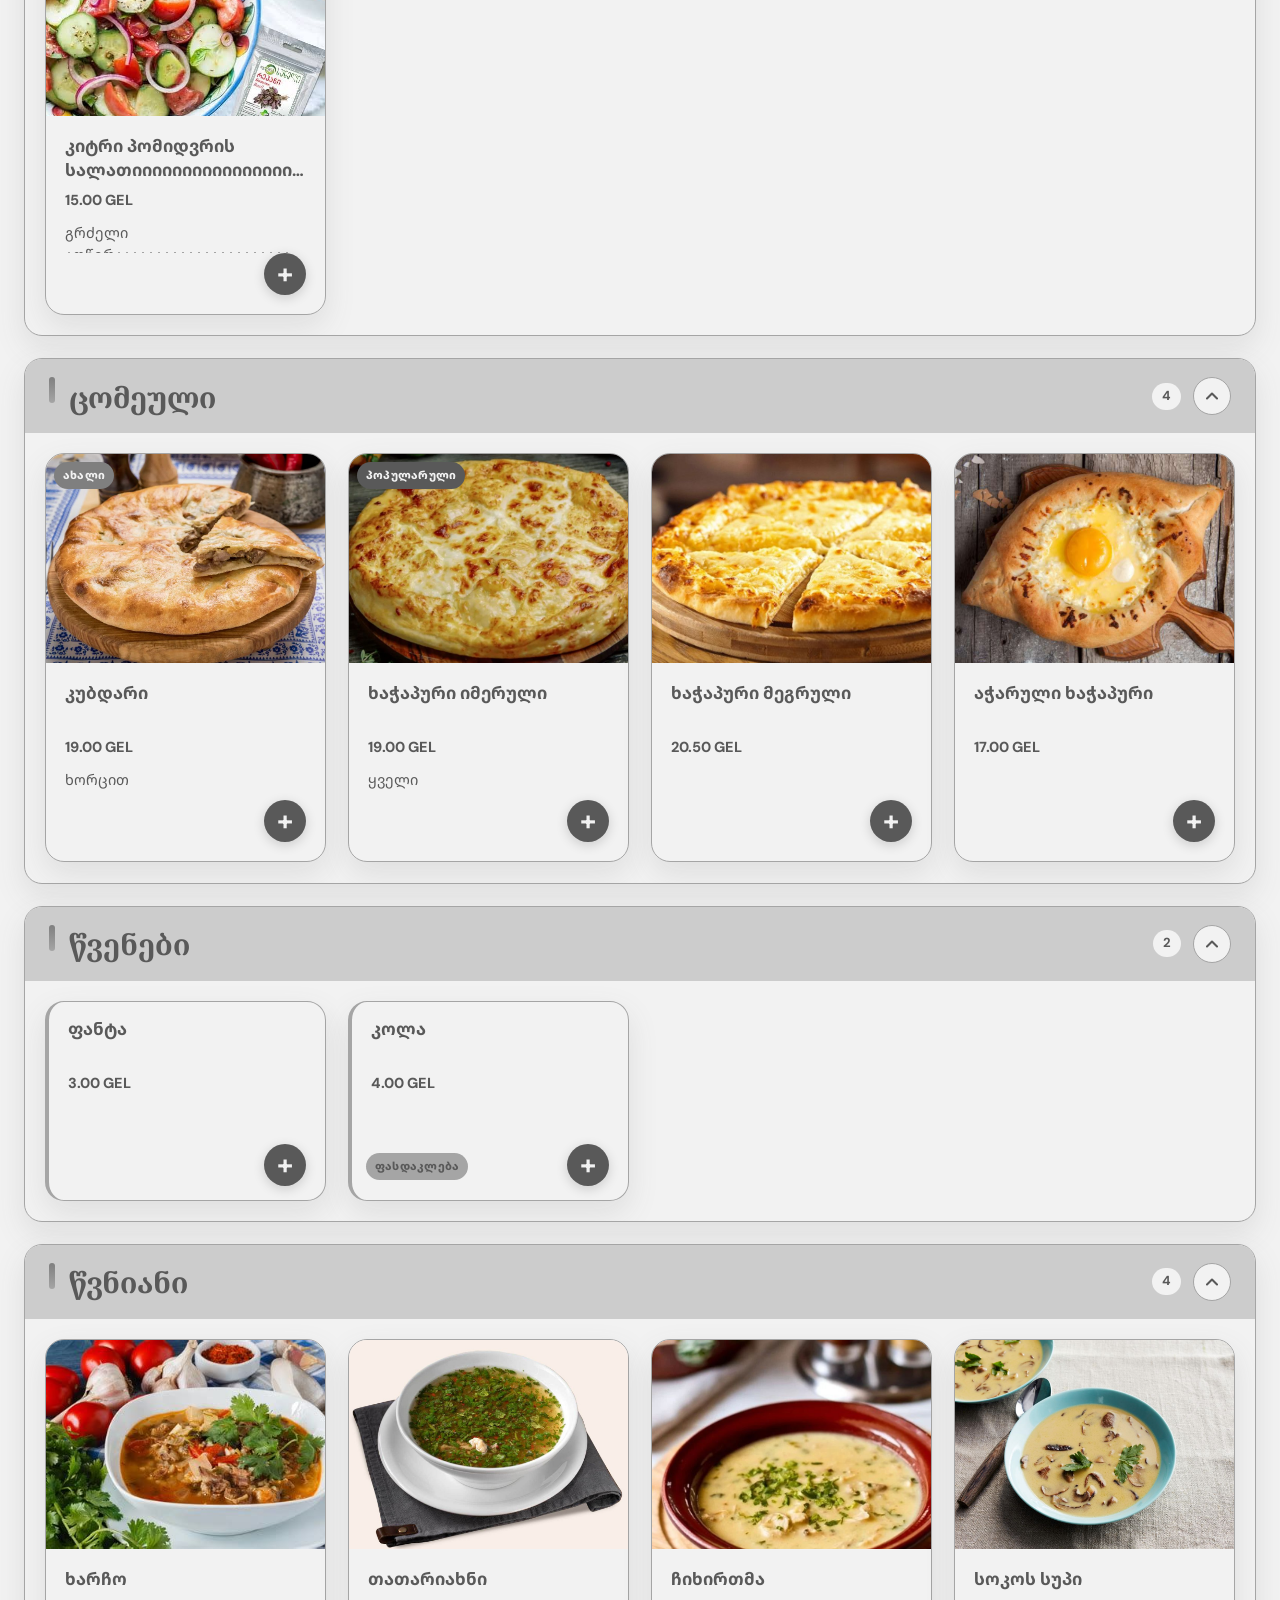
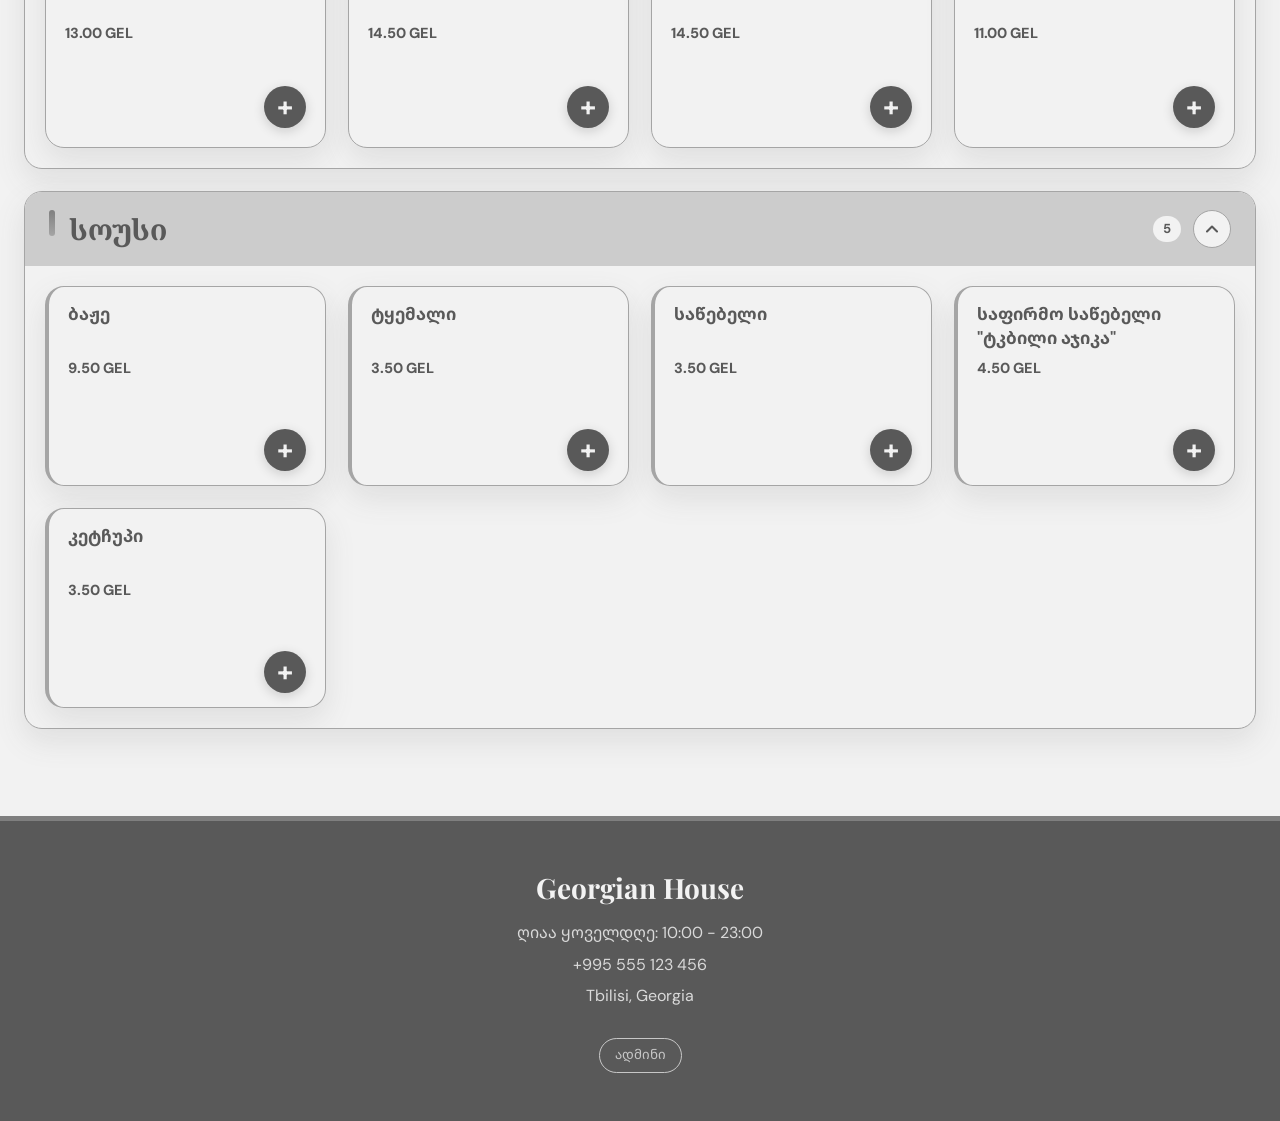
==== commit ebfc9b18: "check" ====
--- a/index.html
+++ b/index.html
@@ -5,7 +5,7 @@
   <meta name="viewport" content="width=device-width, initial-scale=1.0">
   <title>Restaurant Menu</title>
   <link rel="icon" type="image/x-icon" href="favicon.ico">
-  <link rel="stylesheet" href="style.css?v=20261106-card-layout-v2">
+  <link rel="stylesheet" href="style.css?v=20261106-no-photo-badge-v3">
 </head>
 <body>
   <header class="hero">
--- a/style.css
+++ b/style.css
@@ -1422,3 +1422,74 @@
     max-width: calc(100% - 10px);
   }
 }
+
+/* ===========================================================
+   2026-11-06 — Compact, balanced cards WITHOUT photographs
+   Badges sit beside the + control, never above the dish name.
+   Image cards and list view are deliberately left untouched.
+   =========================================================== */
+body:not(.list-view) .menu-grid .food-card.no-image {
+  position: relative;
+  isolation: isolate;
+}
+body:not(.list-view) .menu-grid .food-card.no-image .food-info {
+  /* Remove the old, empty 29–60px label slot above the dish. */
+  padding-top: 16px;
+  padding-bottom: 14px;
+  box-sizing: border-box;
+  justify-content: flex-start;
+  min-width: 0;
+}
+body:not(.list-view) .menu-grid .food-card.no-image > .dish-tag {
+  position: absolute;
+  top: auto;
+  right: auto;
+  bottom: 20px;
+  left: 14px;
+  inset-block-start: auto;
+  inset-block-end: 20px;
+  margin: 0;
+  max-width: calc(100% - 74px);
+  overflow: hidden;
+  text-overflow: ellipsis;
+  white-space: nowrap;
+  box-sizing: border-box;
+  z-index: 2;
+}
+body:not(.list-view) .menu-grid .food-card.no-image .food-title,
+body:not(.list-view) .menu-grid .food-card.no-image .food-title h3 {
+  min-width: 0;
+}
+body:not(.list-view) .menu-grid .food-card.no-image .food-info > .personal-add-button {
+  margin-top: auto;
+  margin-left: auto;
+  align-self: flex-end;
+  position: relative;
+  z-index: 3;
+}
+@media (max-width: 600px) {
+  body:not(.list-view).menu-size-small .menu-grid .food-card.no-image .food-info,
+  body:not(.list-view).menu-size-medium .menu-grid .food-card.no-image .food-info,
+  body:not(.list-view).menu-size-large .menu-grid .food-card.no-image .food-info {
+    padding-top: 9px;
+    padding-bottom: 9px;
+  }
+  body:not(.list-view).menu-size-small .menu-grid .food-card.no-image > .dish-tag,
+  body:not(.list-view).menu-size-medium .menu-grid .food-card.no-image > .dish-tag,
+  body:not(.list-view).menu-size-large .menu-grid .food-card.no-image > .dish-tag {
+    top: auto;
+    inset-block-start: auto;
+    bottom: 14px;
+    inset-block-end: 14px;
+    left: 8px;
+    padding: 3px 5px;
+    font-size: .55rem;
+    max-width: calc(100% - 51px);
+  }
+  body:not(.list-view).menu-size-small .menu-grid .food-card.no-image > .dish-tag {
+    left: 5px;
+    max-width: calc(100% - 44px);
+    font-size: .5rem;
+    padding: 2px 3px;
+  }
+}
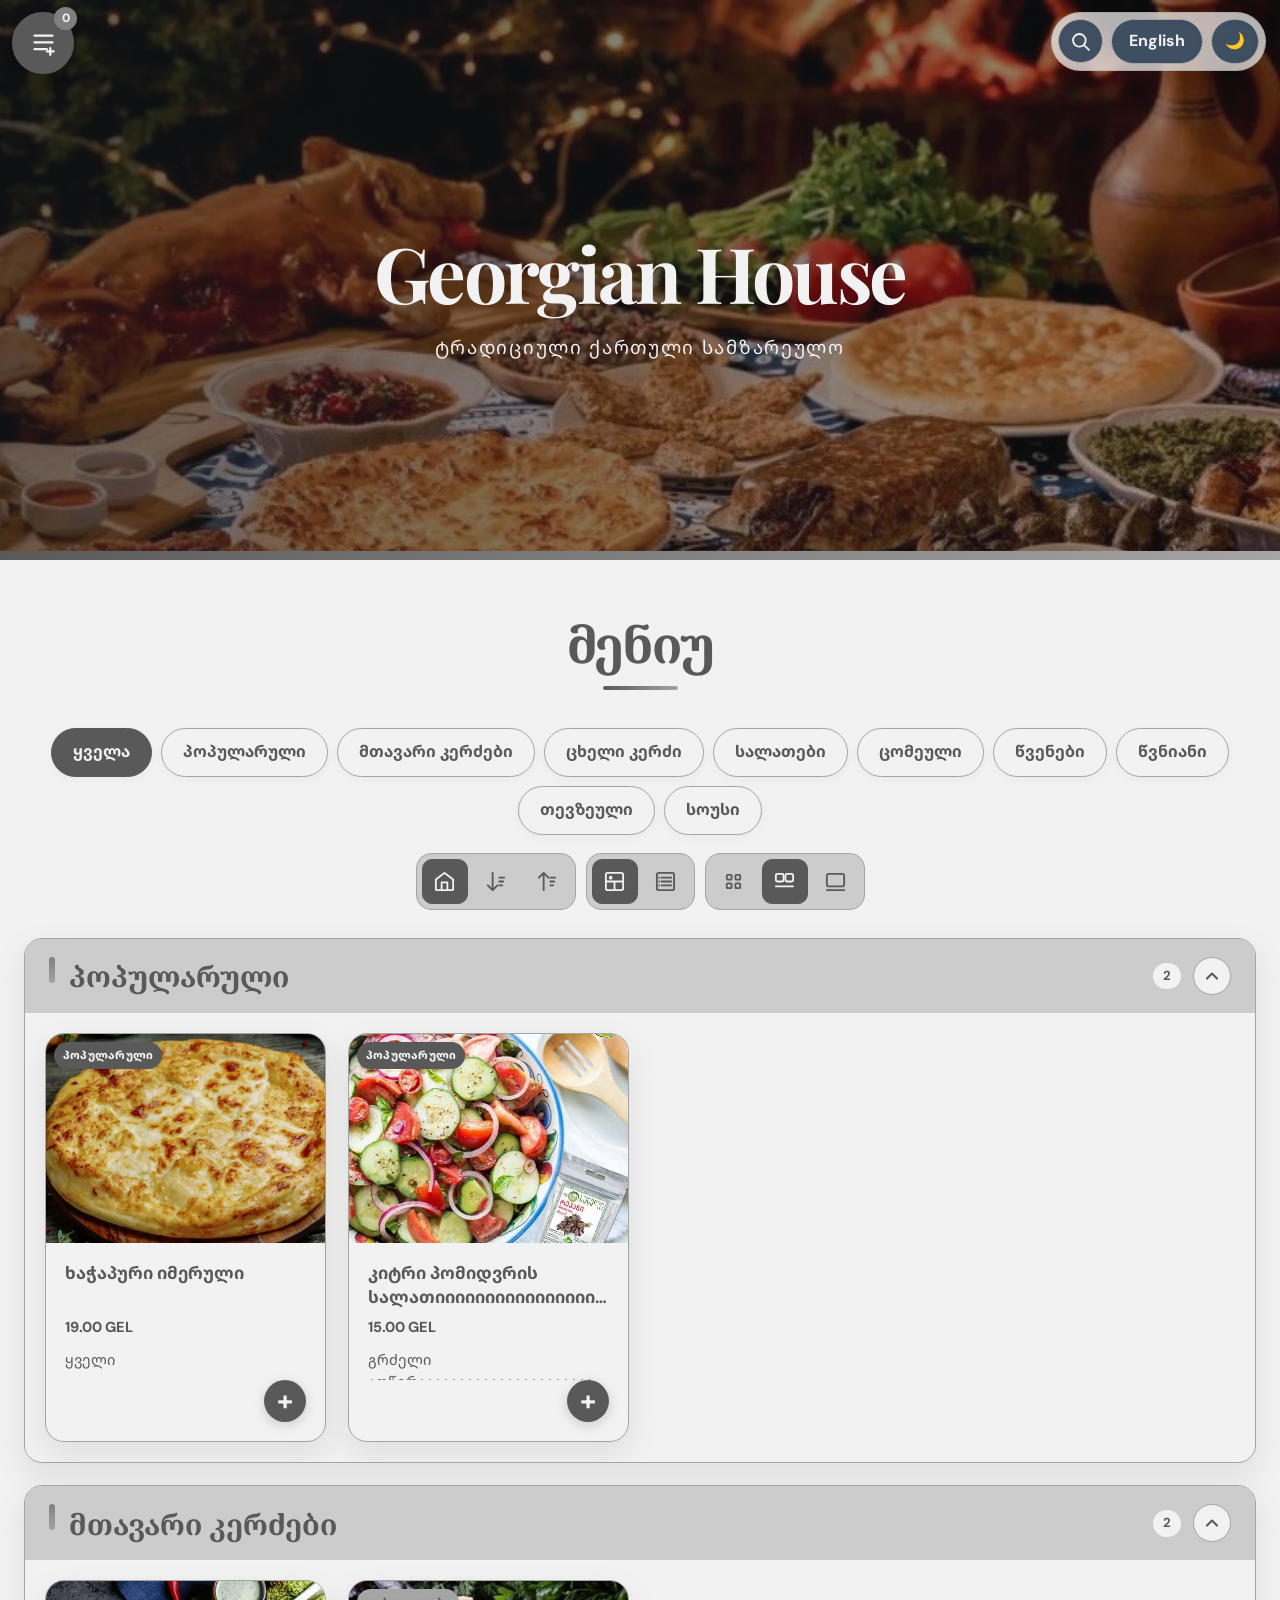
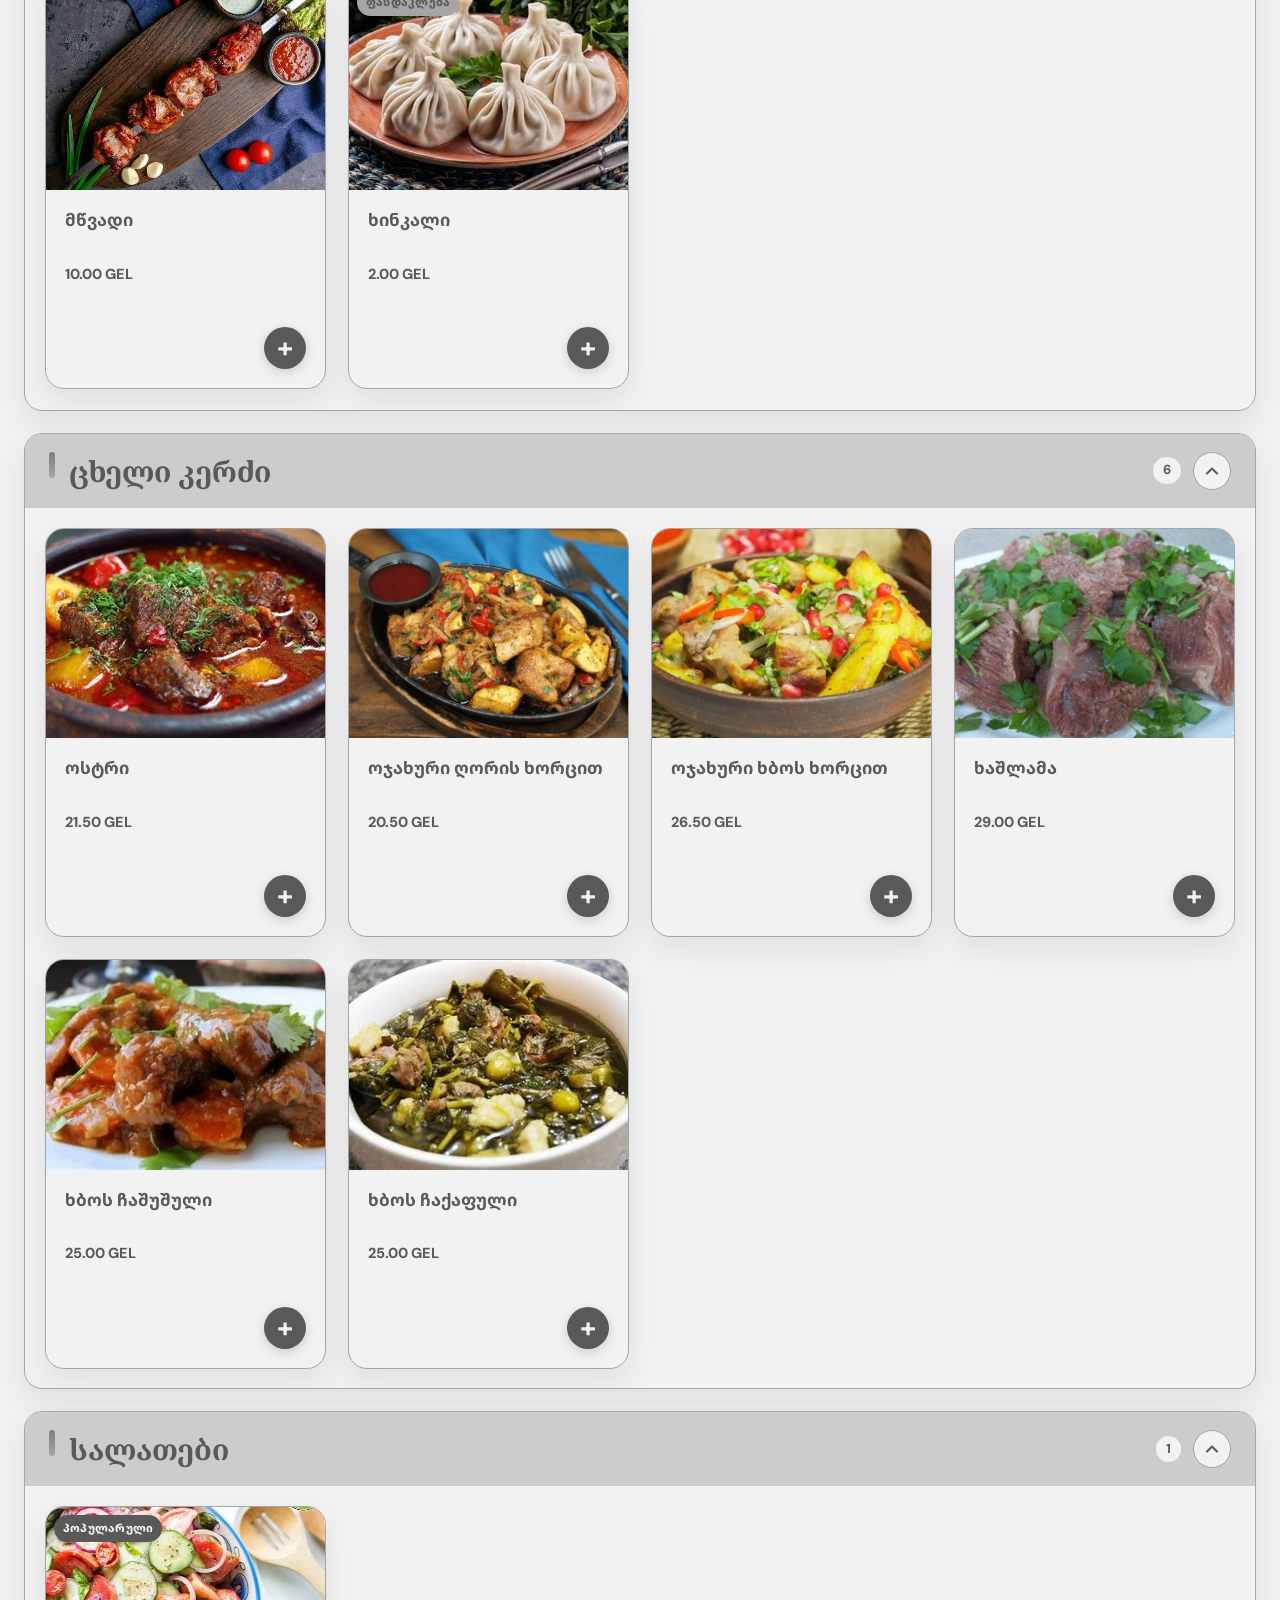
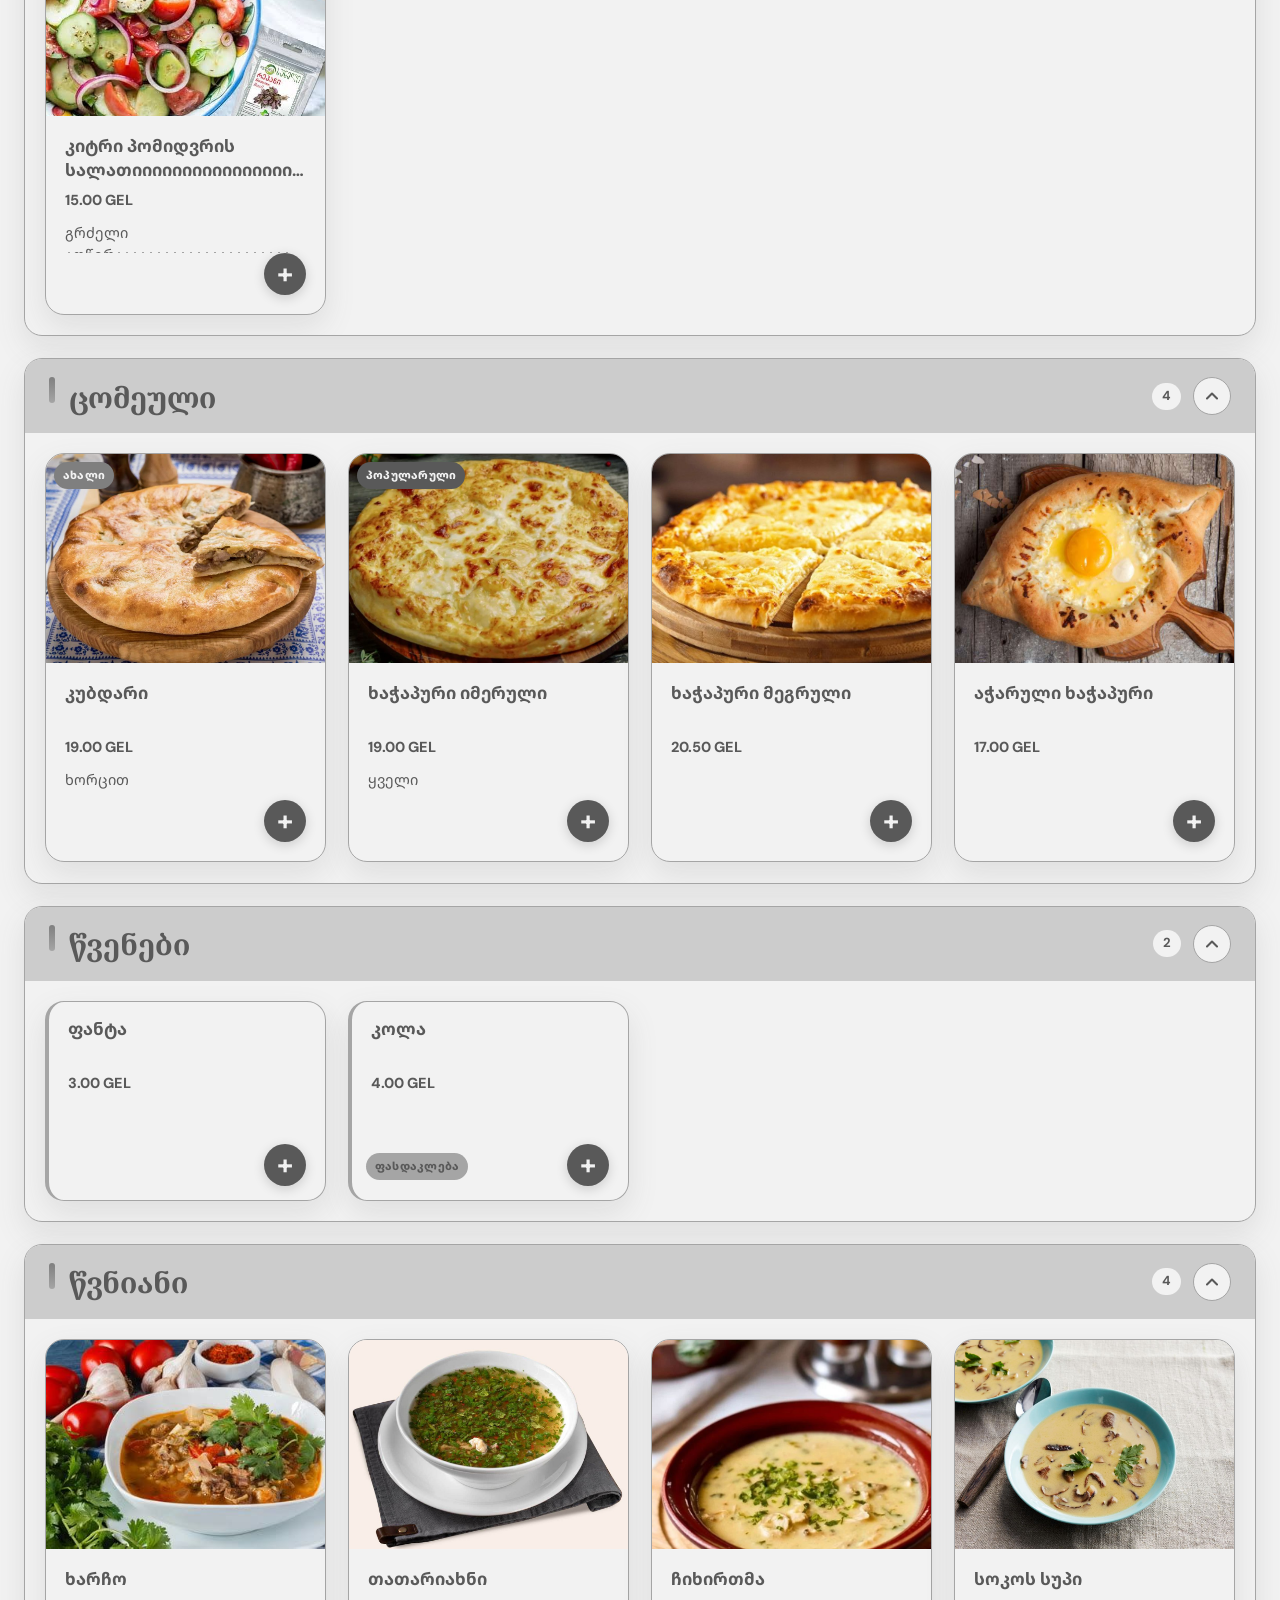
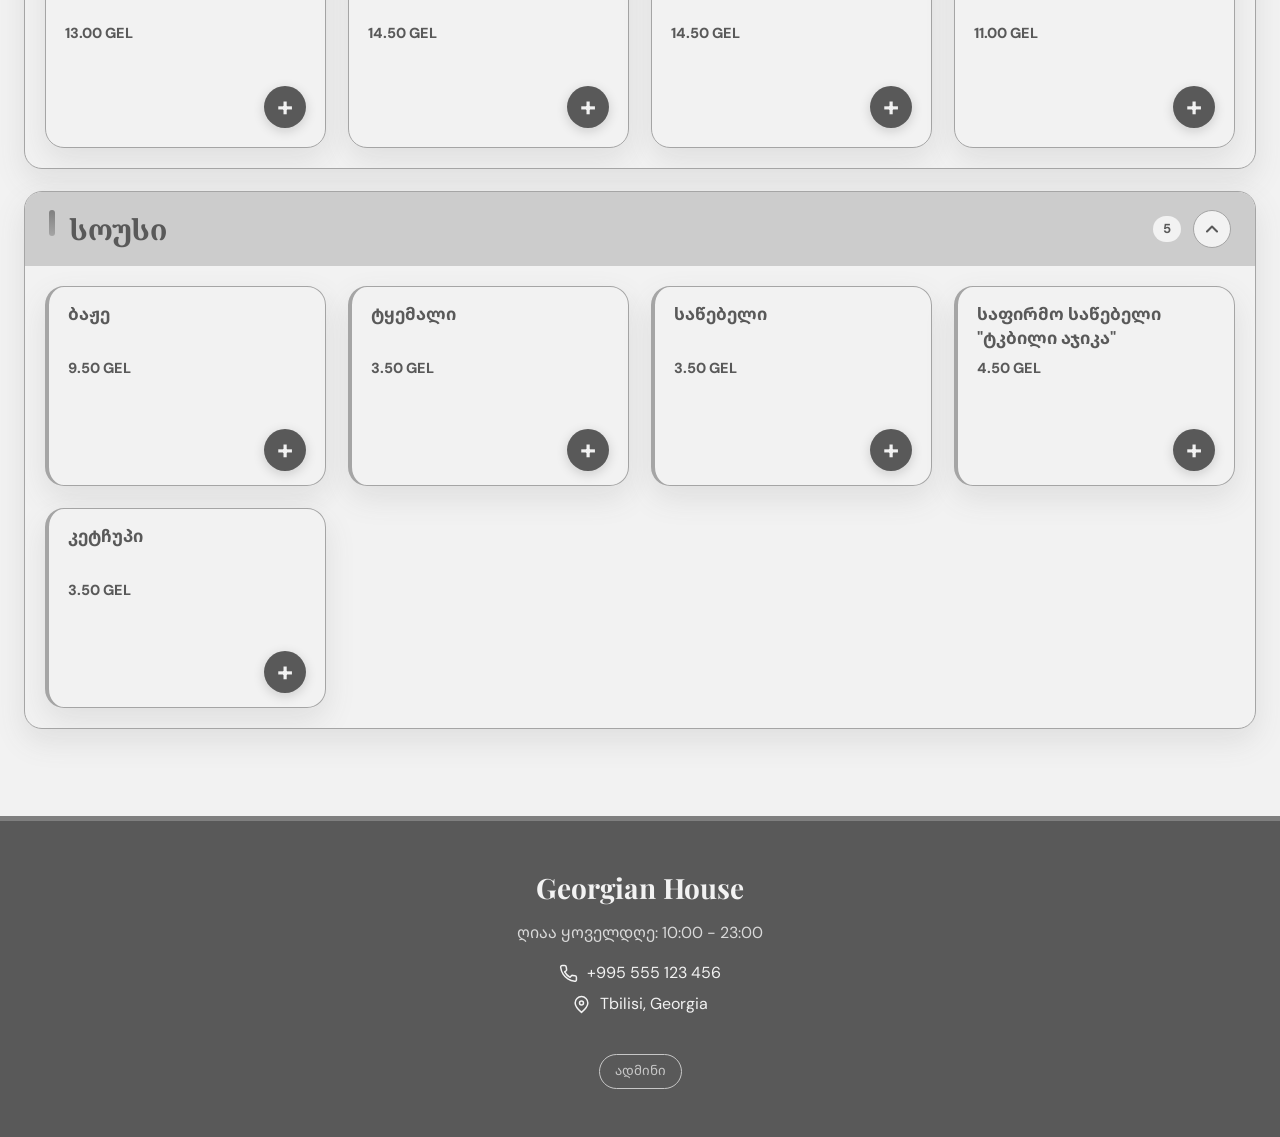
==== commit 5890f3b0: "53465" ====
--- a/index.html
+++ b/index.html
@@ -5,7 +5,7 @@
   <meta name="viewport" content="width=device-width, initial-scale=1.0">
   <title>Restaurant Menu</title>
   <link rel="icon" type="image/x-icon" href="favicon.ico">
-  <link rel="stylesheet" href="style.css?v=20261106-no-photo-badge-v3">
+  <link rel="stylesheet" href="style.css?v=20261106-footer-editor-v1">
 </head>
 <body>
   <header class="hero">
@@ -27,7 +27,7 @@
     </div>
 
     <div class="hero-content">
-      <h1>Georgian House</h1>
+      <h1 id="restaurantHeroName">Georgian House</h1>
       <p id="heroSubtitle">ტრადიციული ქართული სამზარეულო</p>
     </div>
   </header>
@@ -76,17 +76,31 @@
     <section id="menuContainer" class="menu-sections" aria-live="polite"></section>
   </main>
 
-  <footer>
-    <h3>Georgian House</h3>
-    <p id="footerHours">Open every day: 10:00 - 23:00</p>
-    <p>+995 555 123 456</p>
-    <p>Tbilisi, Georgia</p>
+  <footer class="restaurant-footer" id="restaurantFooter">
+    <h3 id="footerRestaurantName">Georgian House</h3>
+    <div id="footerSchedule" class="footer-schedule" aria-label="Opening hours">
+      <p id="footerHours">Open every day: 10:00 - 23:00</p>
+    </div>
+    <div class="footer-contact">
+      <a id="footerPhone" class="footer-contact-link" href="tel:+995555123456">
+        <svg viewBox="0 0 24 24" aria-hidden="true"><path d="M22 16.9v3a2 2 0 0 1-2.2 2 19.7 19.7 0 0 1-8.6-3.1 19.4 19.4 0 0 1-6-6 19.7 19.7 0 0 1-3.1-8.7A2 2 0 0 1 4.1 2h3a2 2 0 0 1 2 1.7l.5 3a2 2 0 0 1-.6 1.8L7.2 10a16 16 0 0 0 6.8 6.8l1.5-1.8a2 2 0 0 1 1.8-.6l3 .5a2 2 0 0 1 1.7 2z"/></svg>
+        <span>+995 555 123 456</span>
+      </a>
+      <a id="footerLocation" class="footer-contact-link" href="https://www.google.com/maps/search/?api=1&amp;query=Tbilisi%2C%20Georgia" target="_blank" rel="noopener noreferrer">
+        <svg viewBox="0 0 24 24" aria-hidden="true"><path d="M20 10c0 5-8 12-8 12S4 15 4 10a8 8 0 1 1 16 0z"/><circle cx="12" cy="10" r="2.5"/></svg>
+        <span>Tbilisi, Georgia</span>
+      </a>
+    </div>
+    <div id="footerSocials" class="footer-socials" hidden>
+      <a id="footerFacebook" class="footer-social-link" hidden target="_blank" rel="noopener noreferrer" aria-label="Facebook" title="Facebook"><svg viewBox="0 0 24 24" aria-hidden="true"><path d="M14.5 21V12h3l.5-4h-3.5V6c0-1.1.3-2 2-2H18V.5A20 20 0 0 0 15.6.3C12.8.3 11 2 11 5v3H8v4h3v9z"/></svg><span>Facebook</span></a>
+      <a id="footerInstagram" class="footer-social-link" hidden target="_blank" rel="noopener noreferrer" aria-label="Instagram" title="Instagram"><svg viewBox="0 0 24 24" aria-hidden="true"><rect x="3" y="3" width="18" height="18" rx="5"/><circle cx="12" cy="12" r="4"/><circle cx="17.5" cy="6.5" r=".8" fill="currentColor" stroke="none"/></svg><span>Instagram</span></a>
+    </div>
     <a href="admin/index.html" class="footer-admin-link" id="adminButton">Admin</a>
   </footer>
   <dialog id="dishDetailDialog" class="dish-detail-dialog" aria-labelledby="dishDetailName">
     <button type="button" class="dish-detail-close" aria-label="Close dish details" title="Close">×</button>
     <div id="dishDetailBody" class="dish-detail-body"></div>
   </dialog>
-  <script src="script.js?v=20261031-synced-collapse-v1"></script>
+  <script src="script.js?v=20261106-footer-editor-v1"></script>
 </body>
 </html>
--- a/style.css
+++ b/style.css
@@ -1493,3 +1493,16 @@
     padding: 2px 3px;
   }
 }
+
+/* Restaurant footer — editable contacts, opening hours and social icons */
+.restaurant-footer .footer-contact {display:flex;flex-direction:column;align-items:center;gap:7px;margin:15px auto;}
+.restaurant-footer .footer-contact-link,.restaurant-footer .footer-social-link {display:inline-flex;align-items:center;justify-content:center;gap:9px;color:var(--footer-text);text-decoration:none;overflow-wrap:anywhere;}
+.restaurant-footer .footer-contact-link:hover,.restaurant-footer .footer-social-link:hover{text-decoration:underline;}
+.restaurant-footer svg {width:19px;height:19px;flex-shrink:0;fill:none;stroke:currentColor;stroke-width:1.9;stroke-linecap:round;stroke-linejoin:round;}
+.restaurant-footer #footerFacebook svg {fill:currentColor;stroke:none;}
+.restaurant-footer .footer-schedule {max-width:340px;margin:8px auto 12px;}
+.restaurant-footer .footer-hours-title {font-weight:700;}
+.restaurant-footer .footer-day-line {display:flex;justify-content:space-between;gap:22px;margin:5px 0;text-align:left;}
+.restaurant-footer .footer-socials {display:flex;justify-content:center;flex-wrap:wrap;gap:20px;margin:14px auto 12px;}
+.restaurant-footer [hidden] {display:none !important;}
+@media (max-width:480px){.restaurant-footer .footer-contact-link {max-width:100%;font-size:.92rem;}}
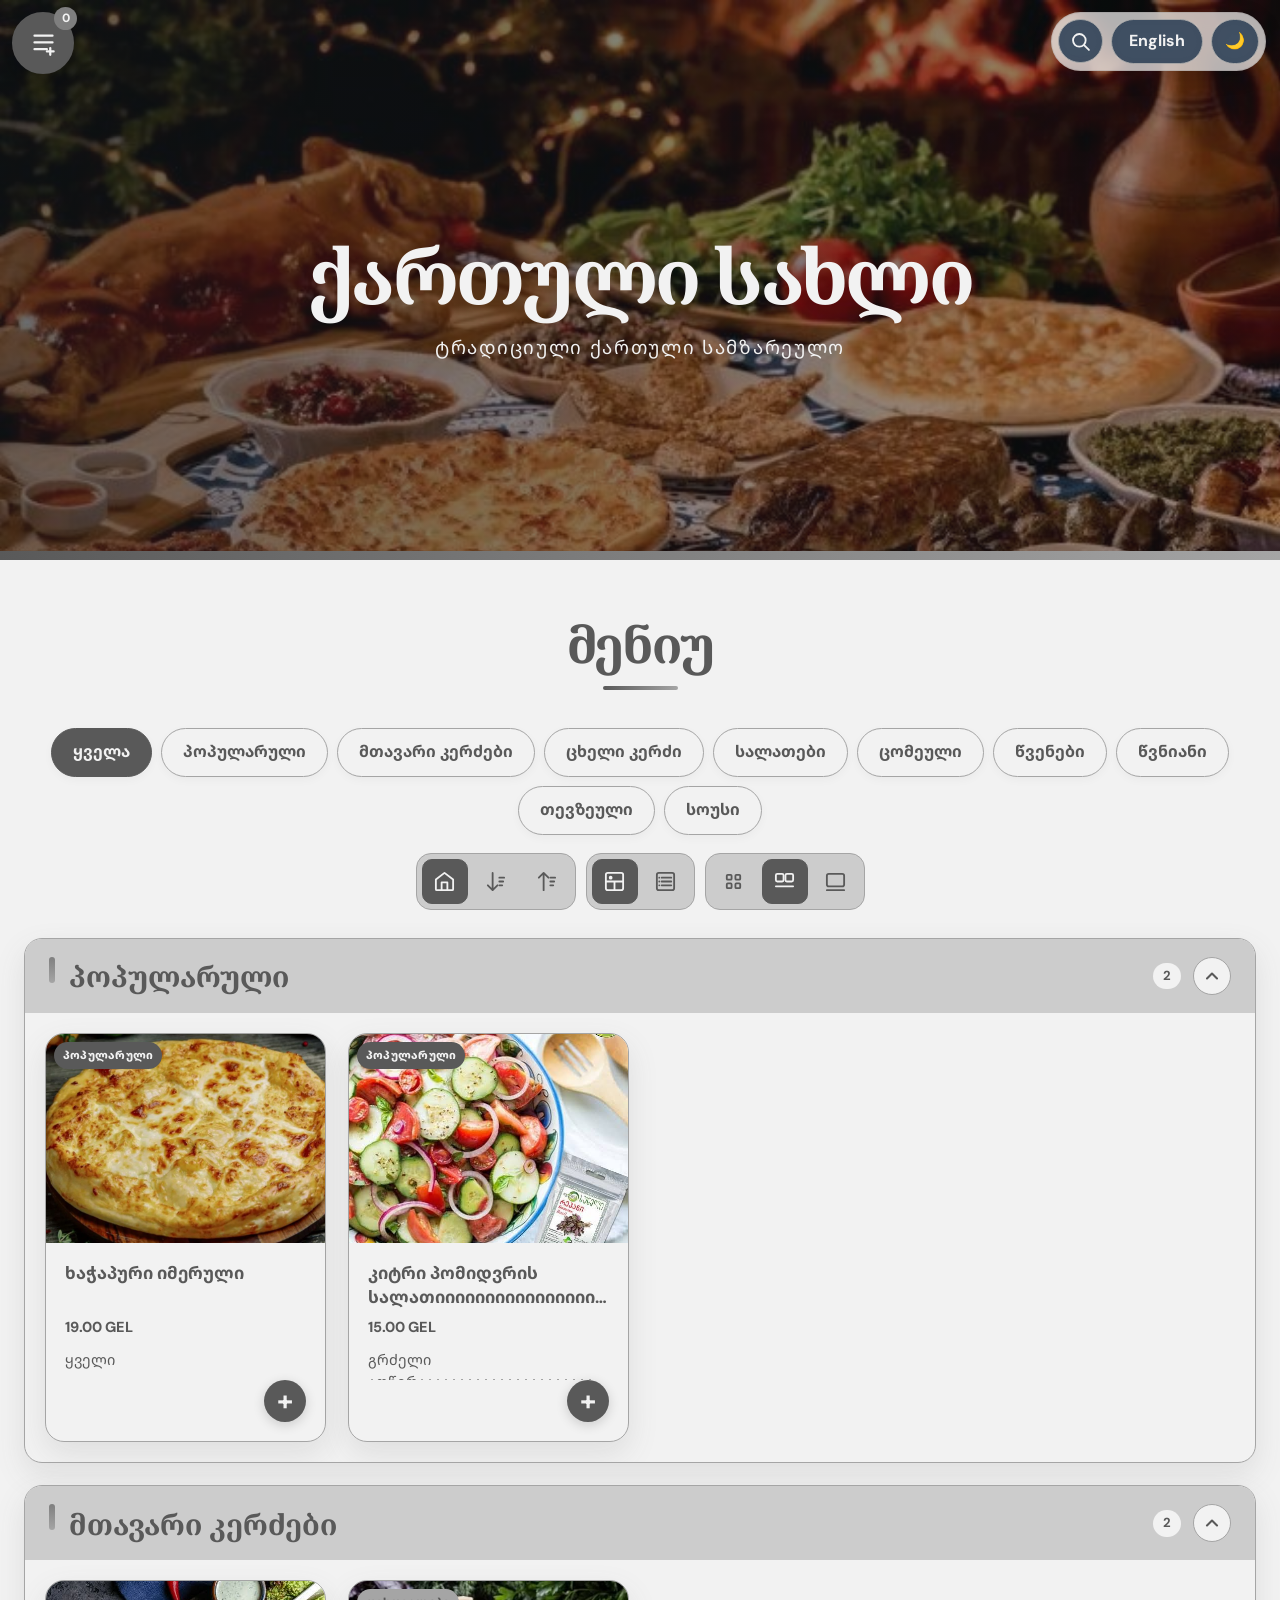
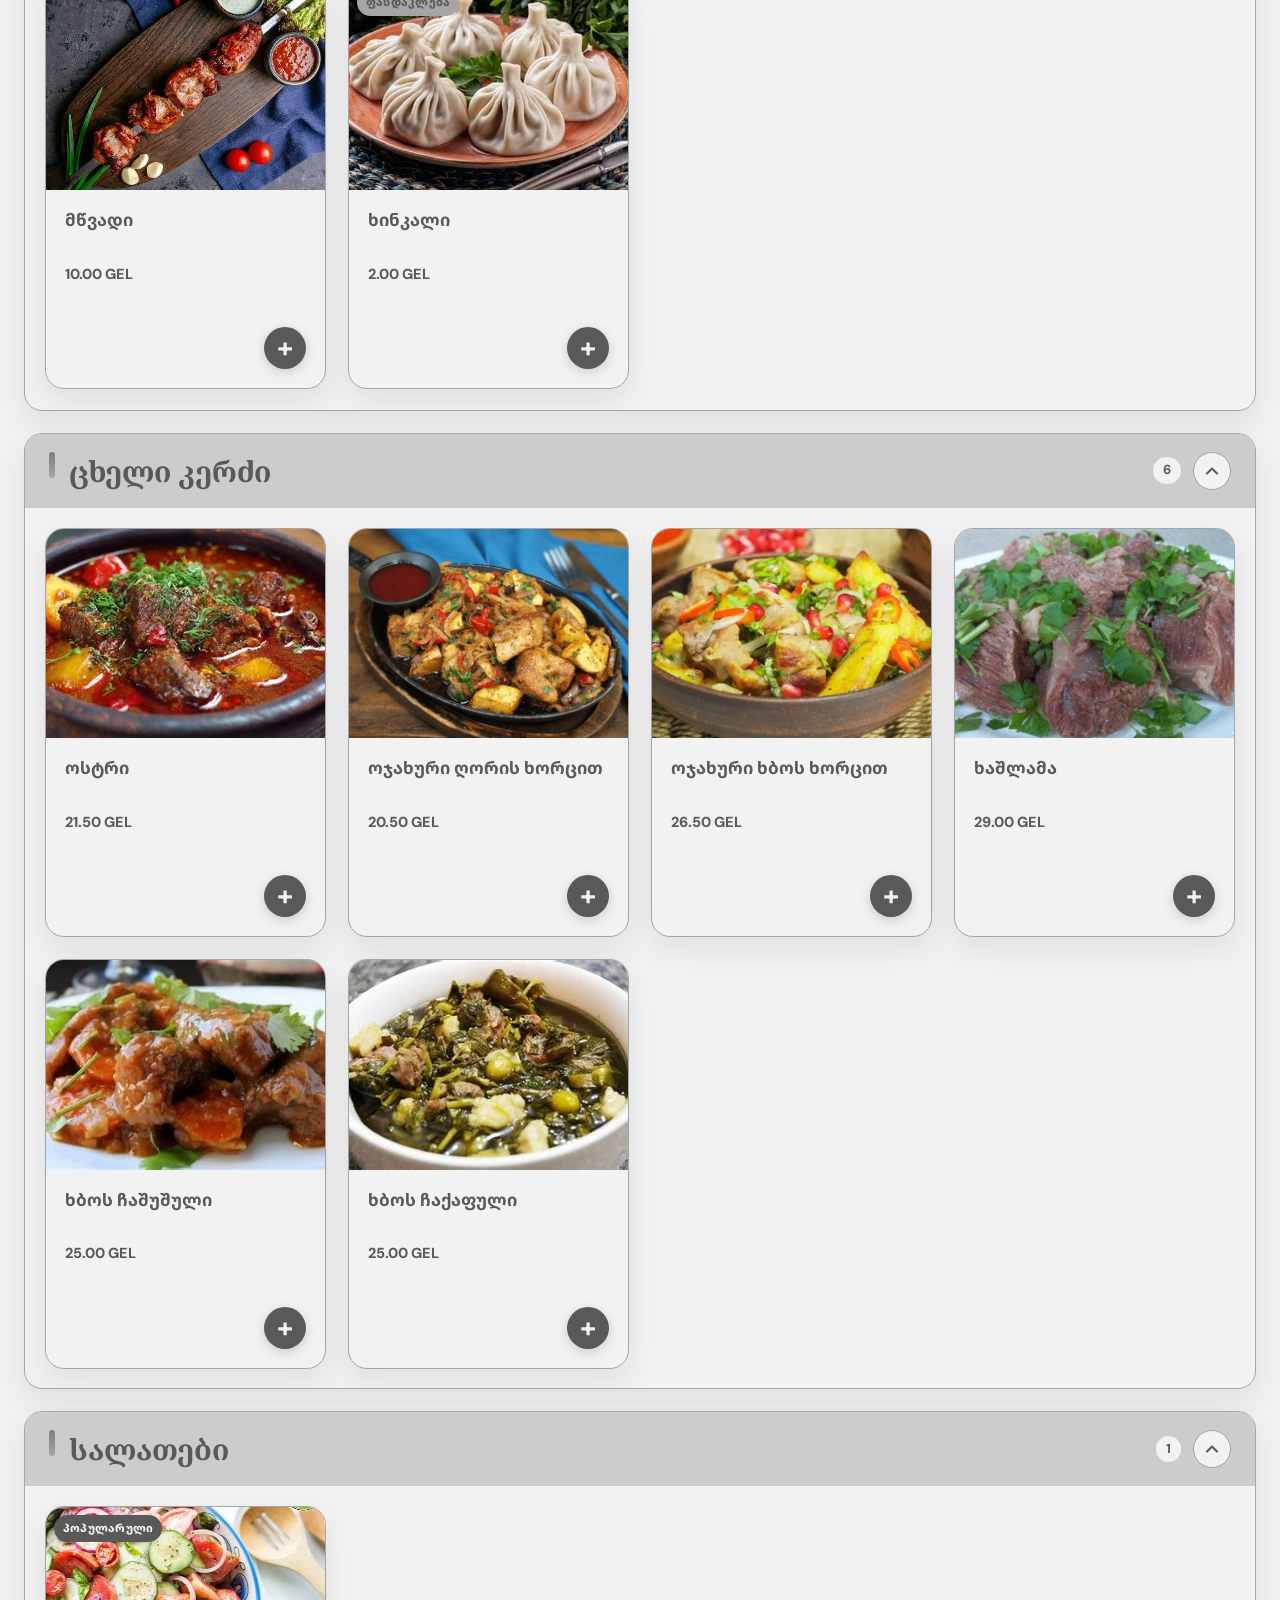
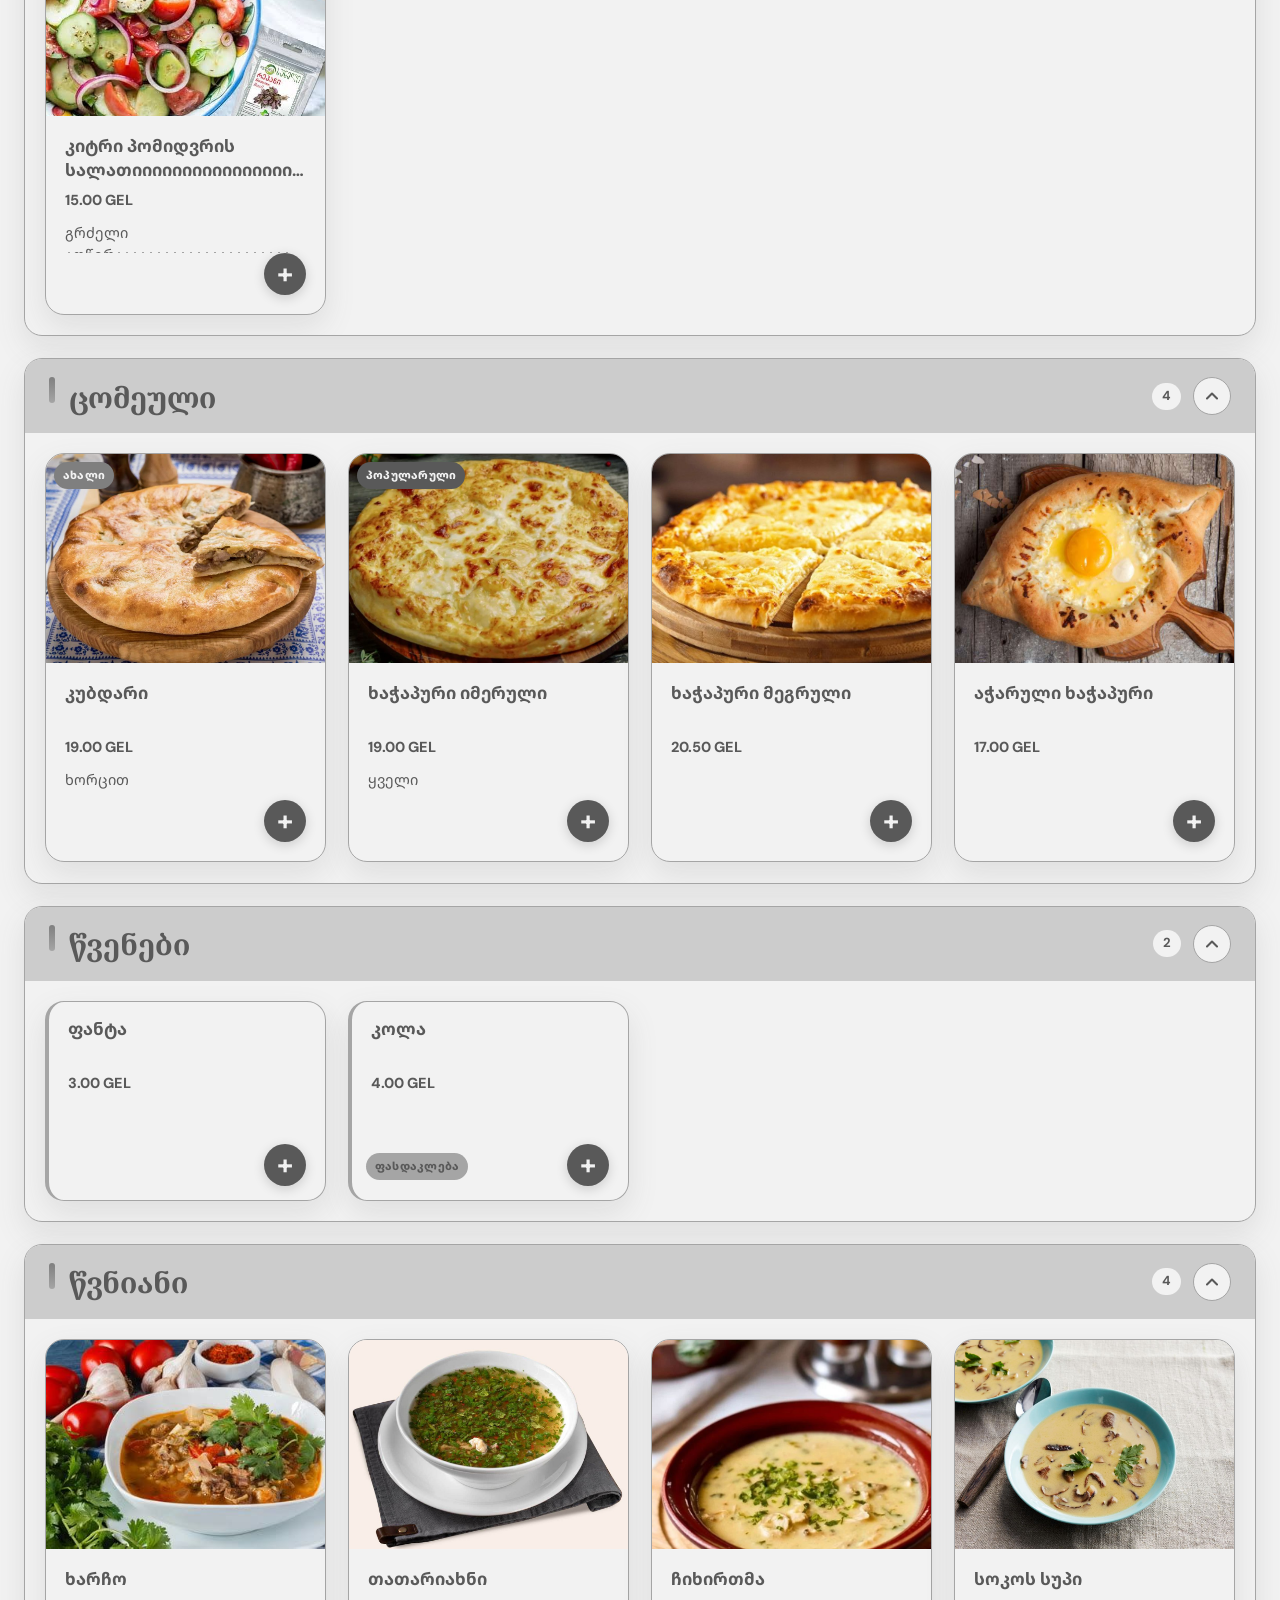
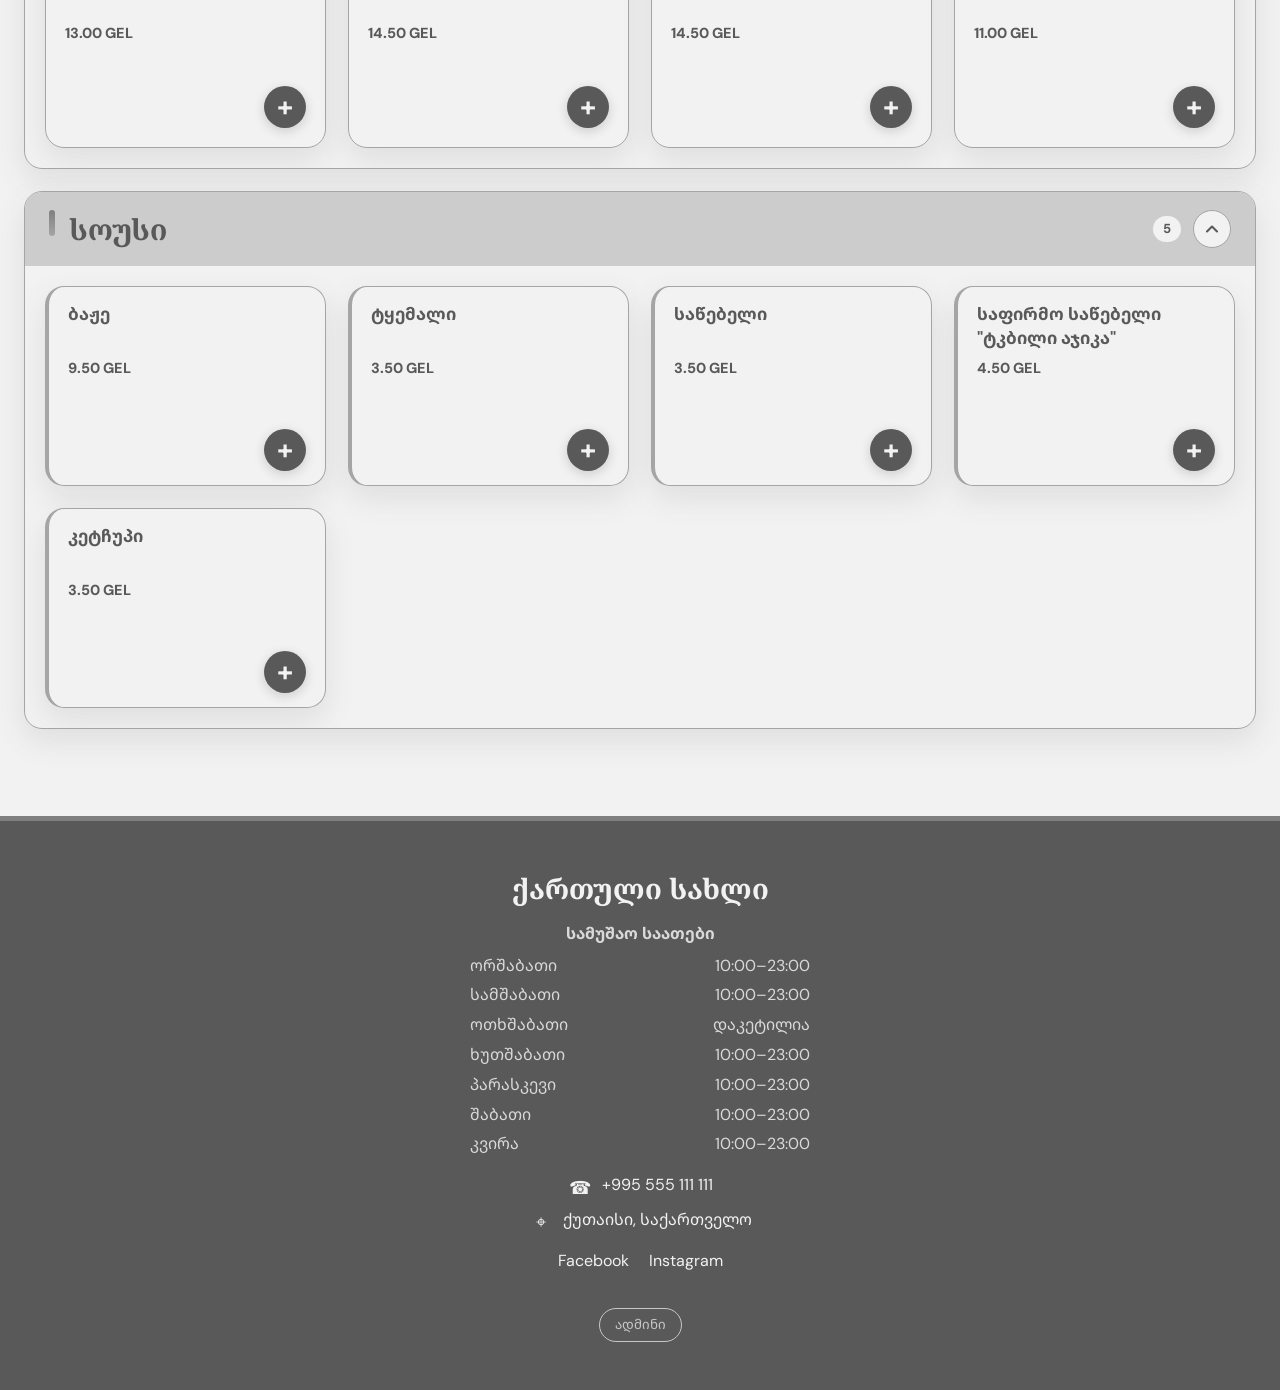
==== commit dcdd35c4: "dfg" ====
--- a/index.html
+++ b/index.html
@@ -5,7 +5,7 @@
   <meta name="viewport" content="width=device-width, initial-scale=1.0">
   <title>Restaurant Menu</title>
   <link rel="icon" type="image/x-icon" href="favicon.ico">
-  <link rel="stylesheet" href="style.css?v=20261106-footer-editor-v1">
+  <link rel="stylesheet" href="style.css?v=20261106-footer-multi-v2">
 </head>
 <body>
   <header class="hero">
@@ -76,24 +76,16 @@
     <section id="menuContainer" class="menu-sections" aria-live="polite"></section>
   </main>
 
-  <footer class="restaurant-footer" id="restaurantFooter">
+  <footer class="restaurant-footer">
     <h3 id="footerRestaurantName">Georgian House</h3>
-    <div id="footerSchedule" class="footer-schedule" aria-label="Opening hours">
-      <p id="footerHours">Open every day: 10:00 - 23:00</p>
-    </div>
-    <div class="footer-contact">
-      <a id="footerPhone" class="footer-contact-link" href="tel:+995555123456">
-        <svg viewBox="0 0 24 24" aria-hidden="true"><path d="M22 16.9v3a2 2 0 0 1-2.2 2 19.7 19.7 0 0 1-8.6-3.1 19.4 19.4 0 0 1-6-6 19.7 19.7 0 0 1-3.1-8.7A2 2 0 0 1 4.1 2h3a2 2 0 0 1 2 1.7l.5 3a2 2 0 0 1-.6 1.8L7.2 10a16 16 0 0 0 6.8 6.8l1.5-1.8a2 2 0 0 1 1.8-.6l3 .5a2 2 0 0 1 1.7 2z"/></svg>
-        <span>+995 555 123 456</span>
-      </a>
-      <a id="footerLocation" class="footer-contact-link" href="https://www.google.com/maps/search/?api=1&amp;query=Tbilisi%2C%20Georgia" target="_blank" rel="noopener noreferrer">
-        <svg viewBox="0 0 24 24" aria-hidden="true"><path d="M20 10c0 5-8 12-8 12S4 15 4 10a8 8 0 1 1 16 0z"/><circle cx="12" cy="10" r="2.5"/></svg>
-        <span>Tbilisi, Georgia</span>
-      </a>
+    <div id="footerSchedule" class="footer-schedule"><p id="footerHours">Open every day: 10:00–23:00</p></div>
+    <div id="footerContacts" class="footer-contact">
+      <a id="footerPhone" class="footer-contact-link" href="tel:+995555123456"><span>+995 555 123 456</span></a>
+      <a id="footerLocation" class="footer-contact-link" href="https://www.google.com/maps/search/?api=1&amp;query=Tbilisi%2C%20Georgia" target="_blank" rel="noopener noreferrer"><span>Tbilisi, Georgia</span></a>
     </div>
     <div id="footerSocials" class="footer-socials" hidden>
-      <a id="footerFacebook" class="footer-social-link" hidden target="_blank" rel="noopener noreferrer" aria-label="Facebook" title="Facebook"><svg viewBox="0 0 24 24" aria-hidden="true"><path d="M14.5 21V12h3l.5-4h-3.5V6c0-1.1.3-2 2-2H18V.5A20 20 0 0 0 15.6.3C12.8.3 11 2 11 5v3H8v4h3v9z"/></svg><span>Facebook</span></a>
-      <a id="footerInstagram" class="footer-social-link" hidden target="_blank" rel="noopener noreferrer" aria-label="Instagram" title="Instagram"><svg viewBox="0 0 24 24" aria-hidden="true"><rect x="3" y="3" width="18" height="18" rx="5"/><circle cx="12" cy="12" r="4"/><circle cx="17.5" cy="6.5" r=".8" fill="currentColor" stroke="none"/></svg><span>Instagram</span></a>
+      <a id="footerFacebook" class="footer-social-link" target="_blank" rel="noopener noreferrer" hidden>Facebook</a>
+      <a id="footerInstagram" class="footer-social-link" target="_blank" rel="noopener noreferrer" hidden>Instagram</a>
     </div>
     <a href="admin/index.html" class="footer-admin-link" id="adminButton">Admin</a>
   </footer>
@@ -101,6 +93,6 @@
     <button type="button" class="dish-detail-close" aria-label="Close dish details" title="Close">×</button>
     <div id="dishDetailBody" class="dish-detail-body"></div>
   </dialog>
-  <script src="script.js?v=20261106-footer-editor-v1"></script>
+  <script src="script.js?v=20261106-footer-multi-v2"></script>
 </body>
 </html>
--- a/style.css
+++ b/style.css
@@ -1506,3 +1506,9 @@
 .restaurant-footer .footer-socials {display:flex;justify-content:center;flex-wrap:wrap;gap:20px;margin:14px auto 12px;}
 .restaurant-footer [hidden] {display:none !important;}
 @media (max-width:480px){.restaurant-footer .footer-contact-link {max-width:100%;font-size:.92rem;}}
+
+/* Multiple independent footer contact entries */
+.restaurant-footer .footer-contact {display:flex;flex-direction:column;align-items:center;gap:10px;margin:16px auto;}
+.restaurant-footer .footer-contact-link {display:inline-flex;gap:10px;align-items:center;justify-content:center;text-align:center;max-width:min(100%,650px);overflow-wrap:anywhere;}
+.restaurant-footer .footer-contact-icon {display:inline-grid;place-items:center;width:24px;height:24px;flex:0 0 24px;font-size:1.15em;}
+.restaurant-footer [hidden] {display:none!important;}
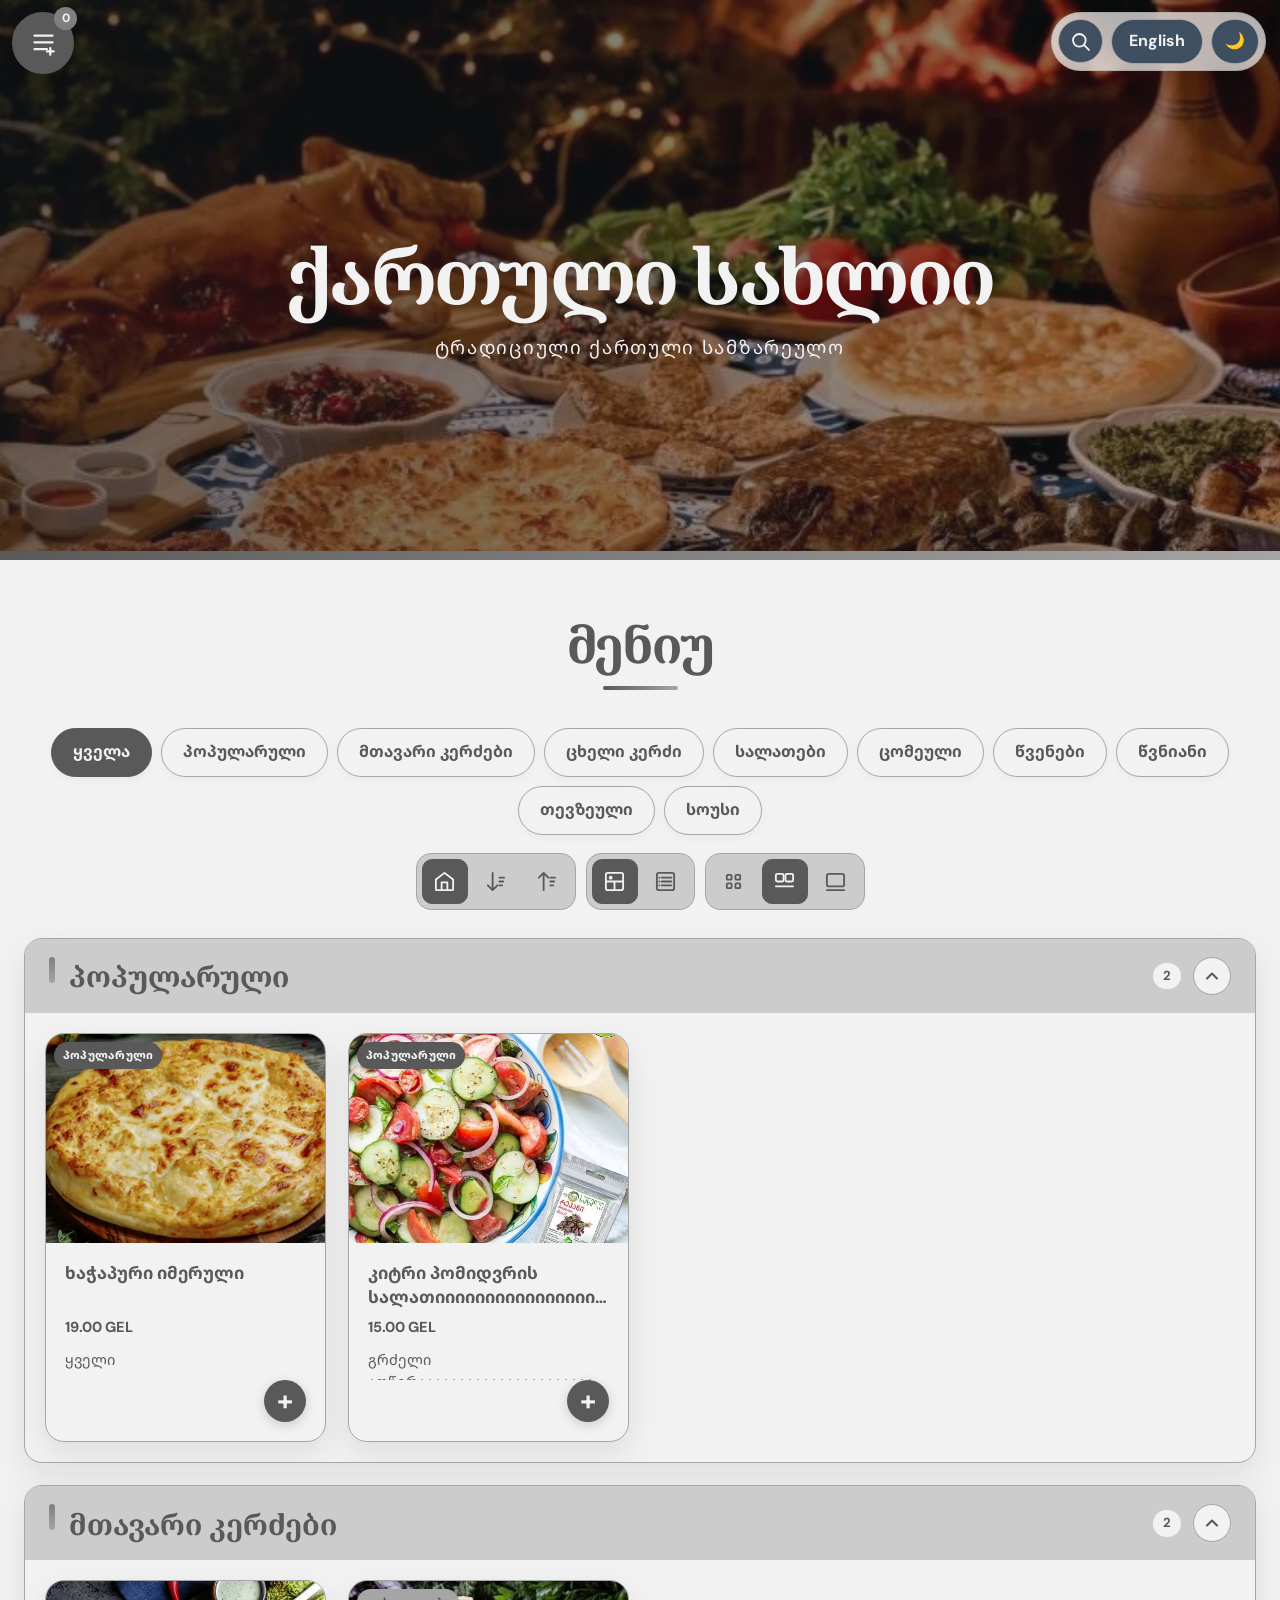
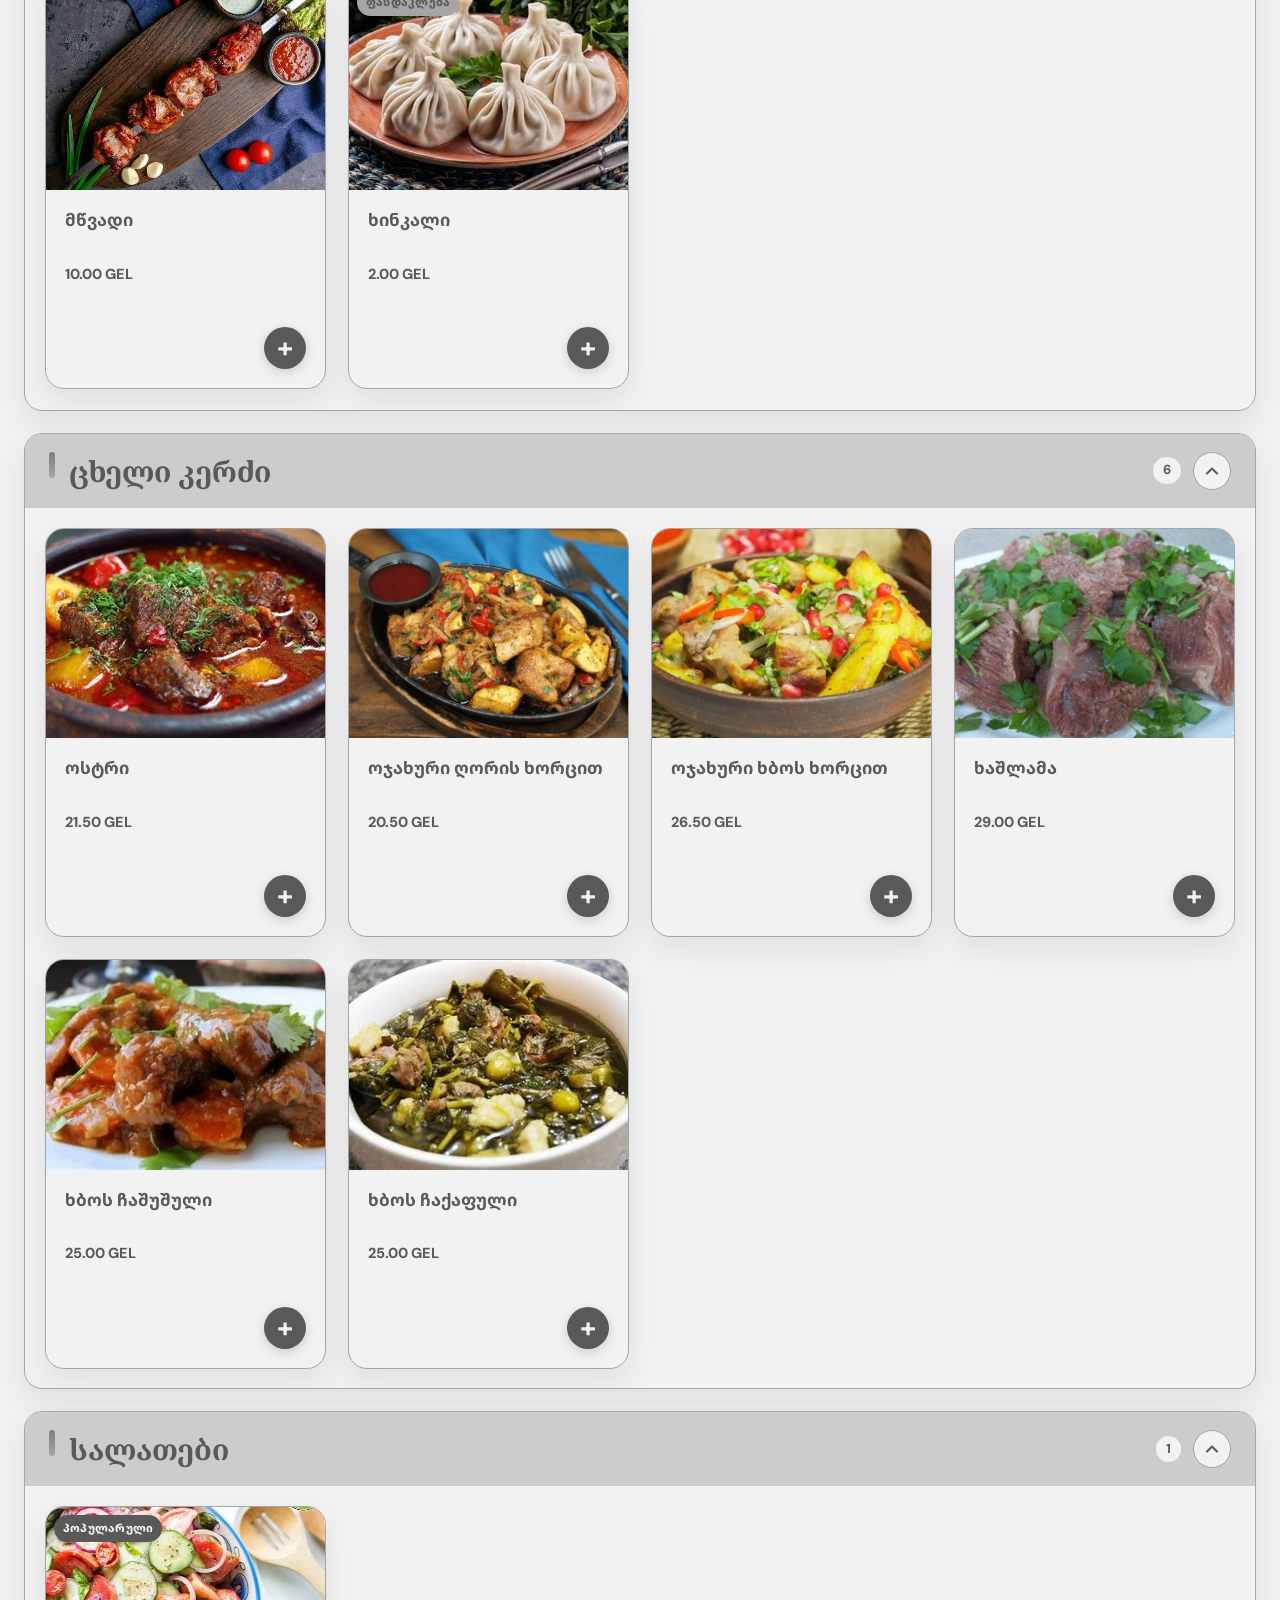
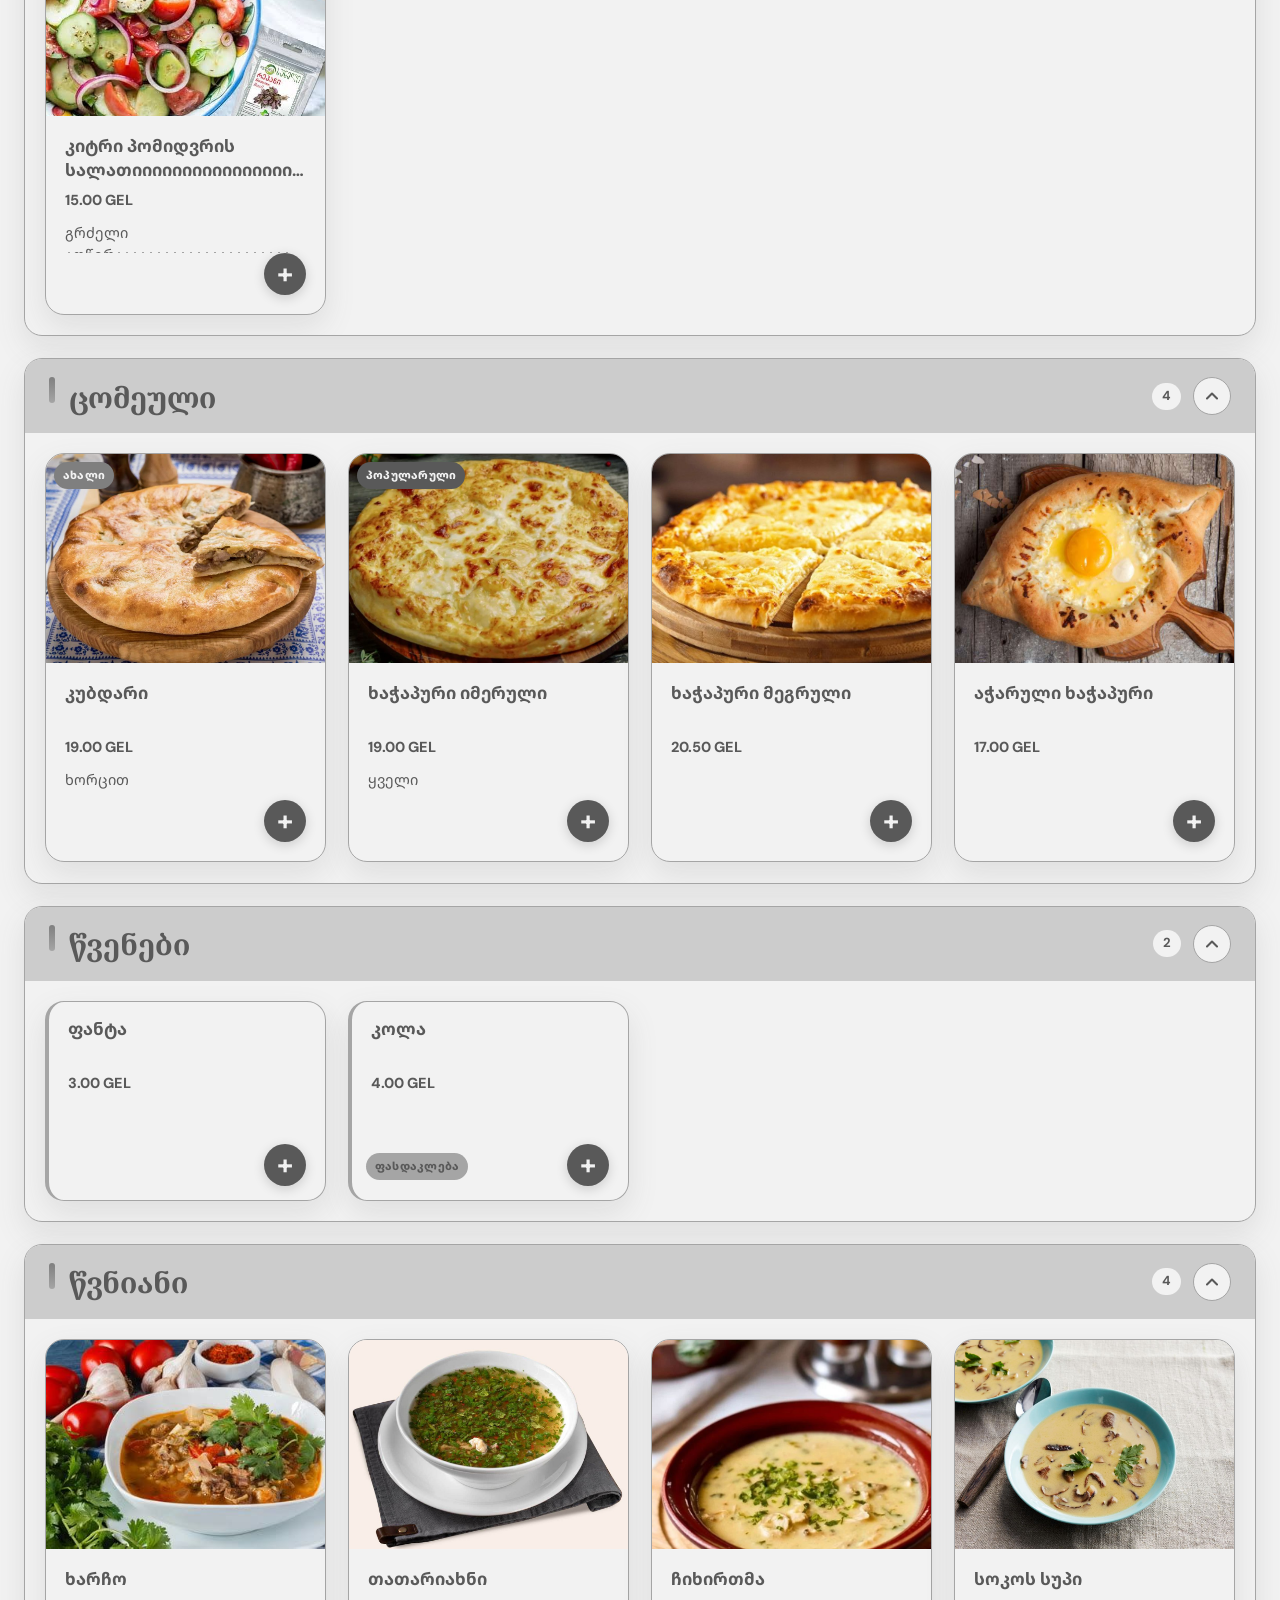
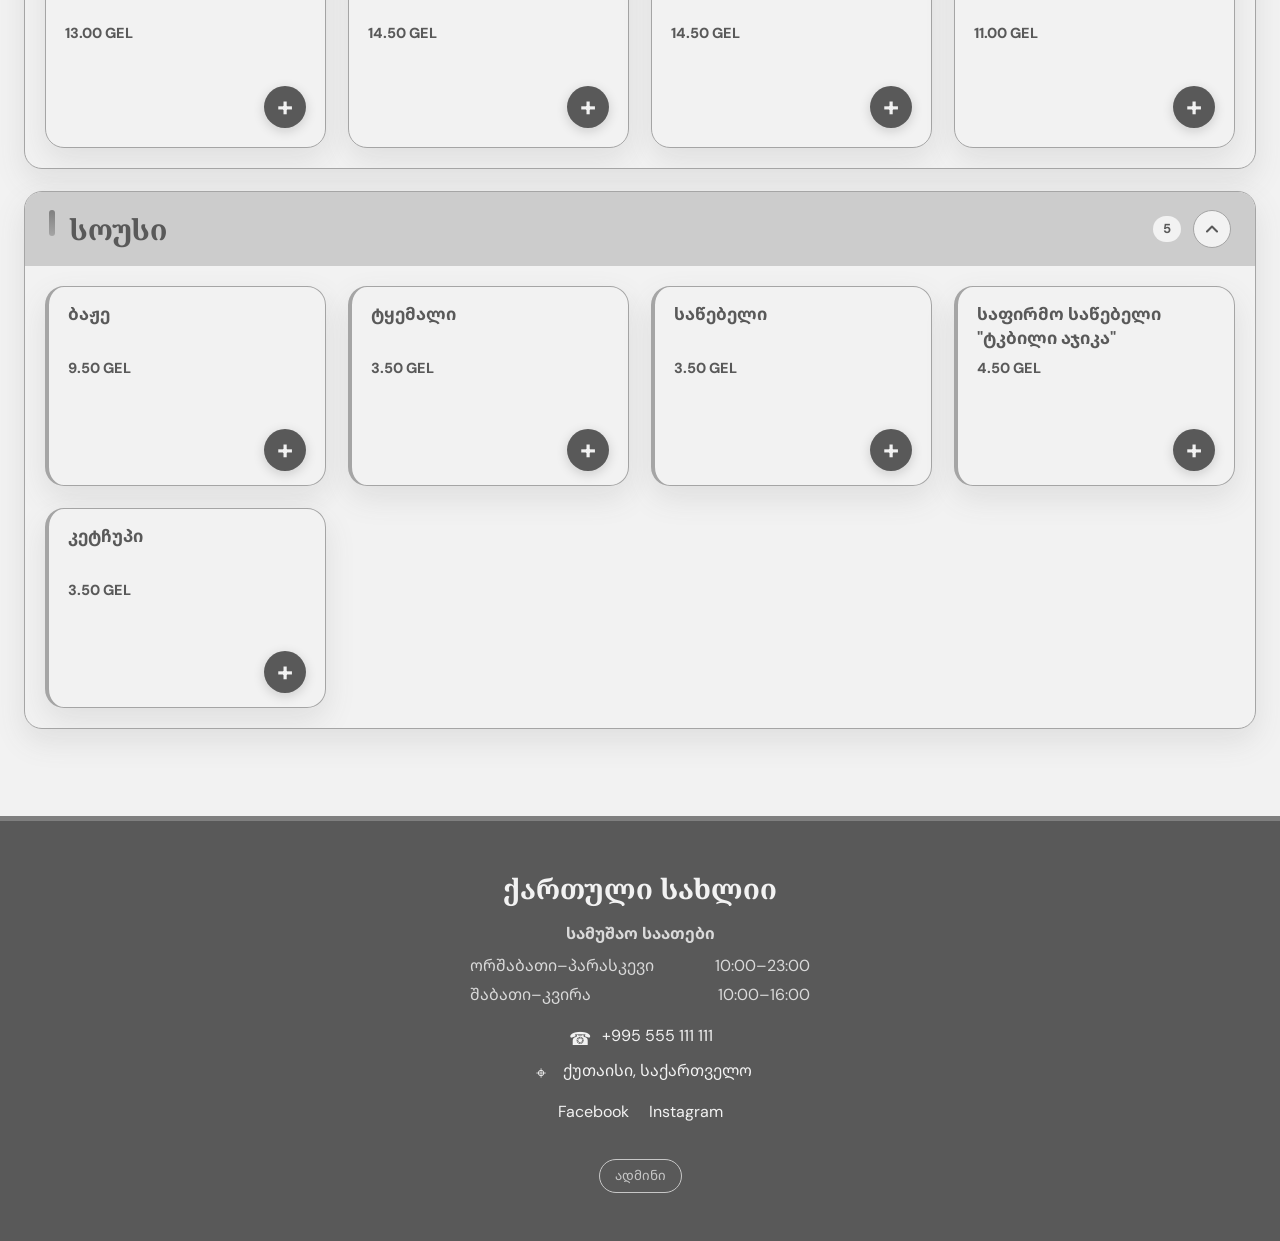
==== commit 53657778: "sdg" ====
--- a/index.html
+++ b/index.html
@@ -93,6 +93,6 @@
     <button type="button" class="dish-detail-close" aria-label="Close dish details" title="Close">×</button>
     <div id="dishDetailBody" class="dish-detail-body"></div>
   </dialog>
-  <script src="script.js?v=20261106-footer-multi-v2"></script>
+  <script src="script.js?v=20261106-hero-hours-v3"></script>
 </body>
 </html>
